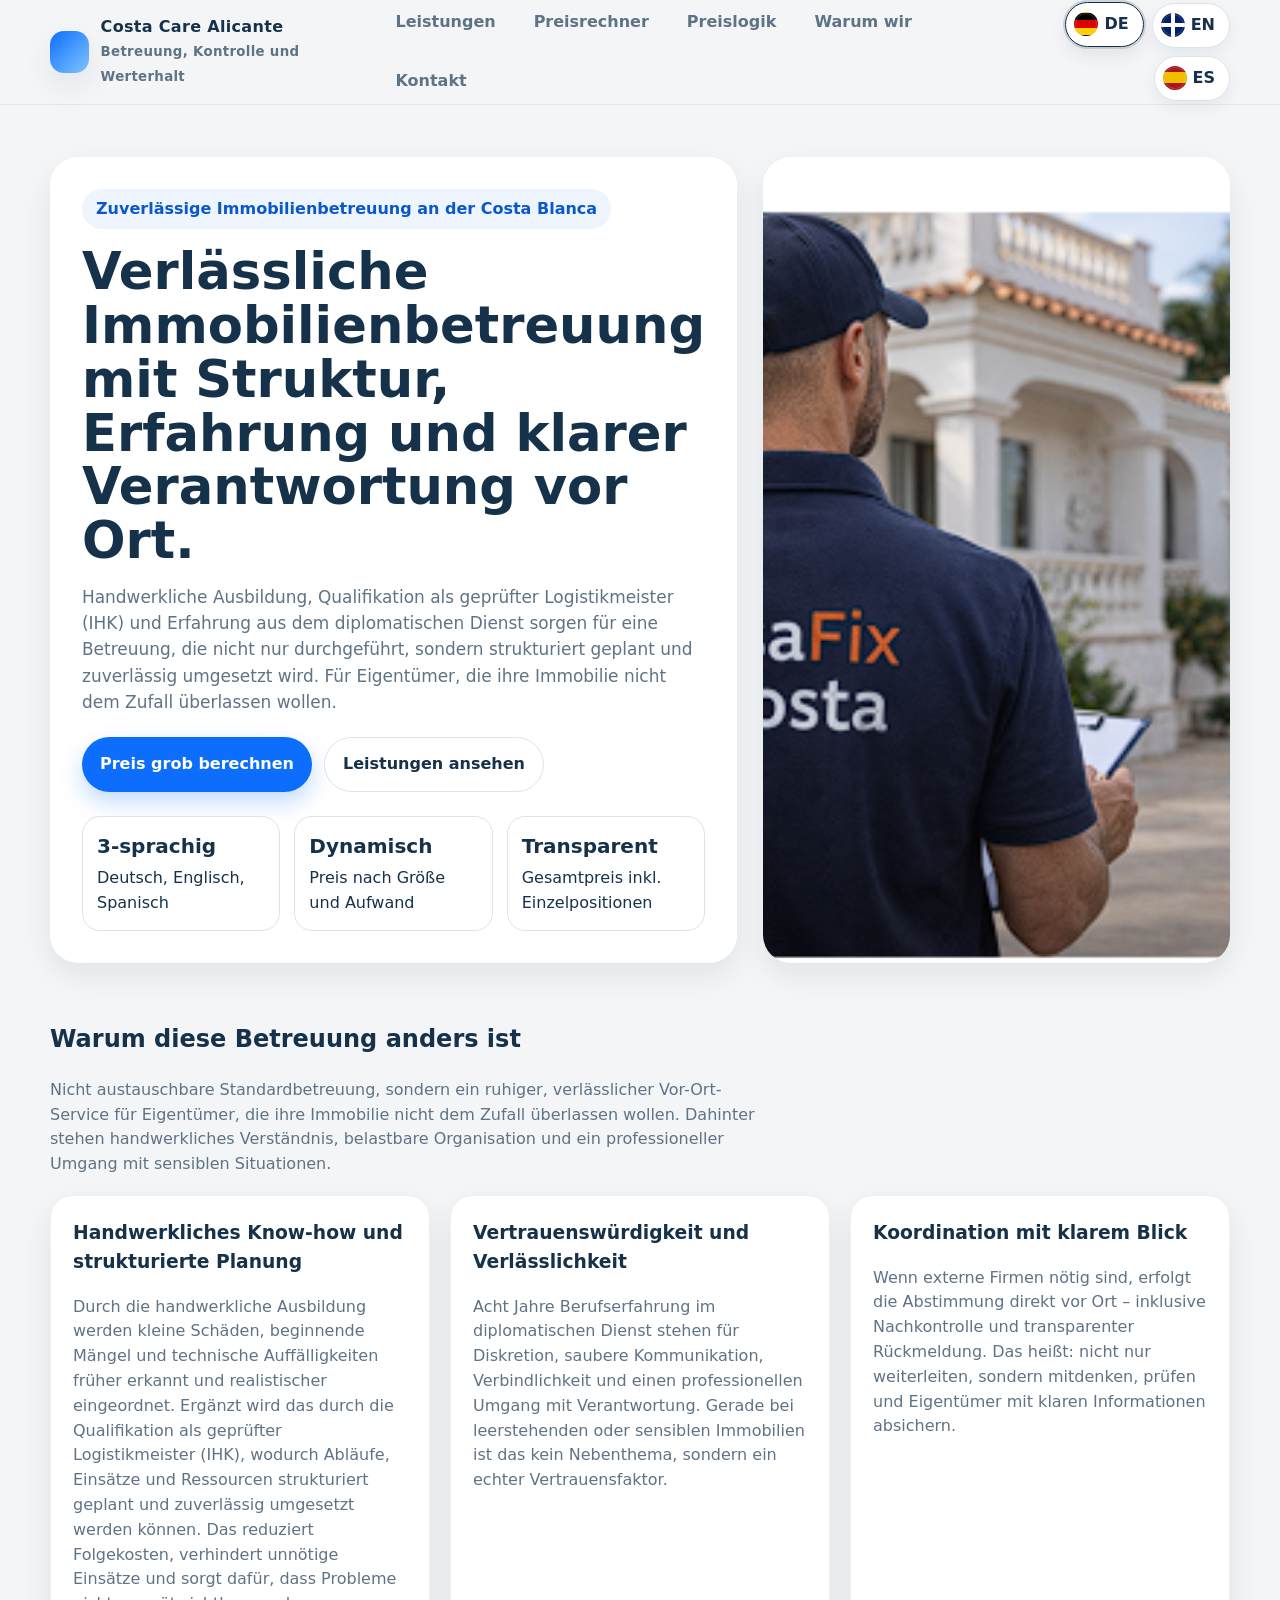
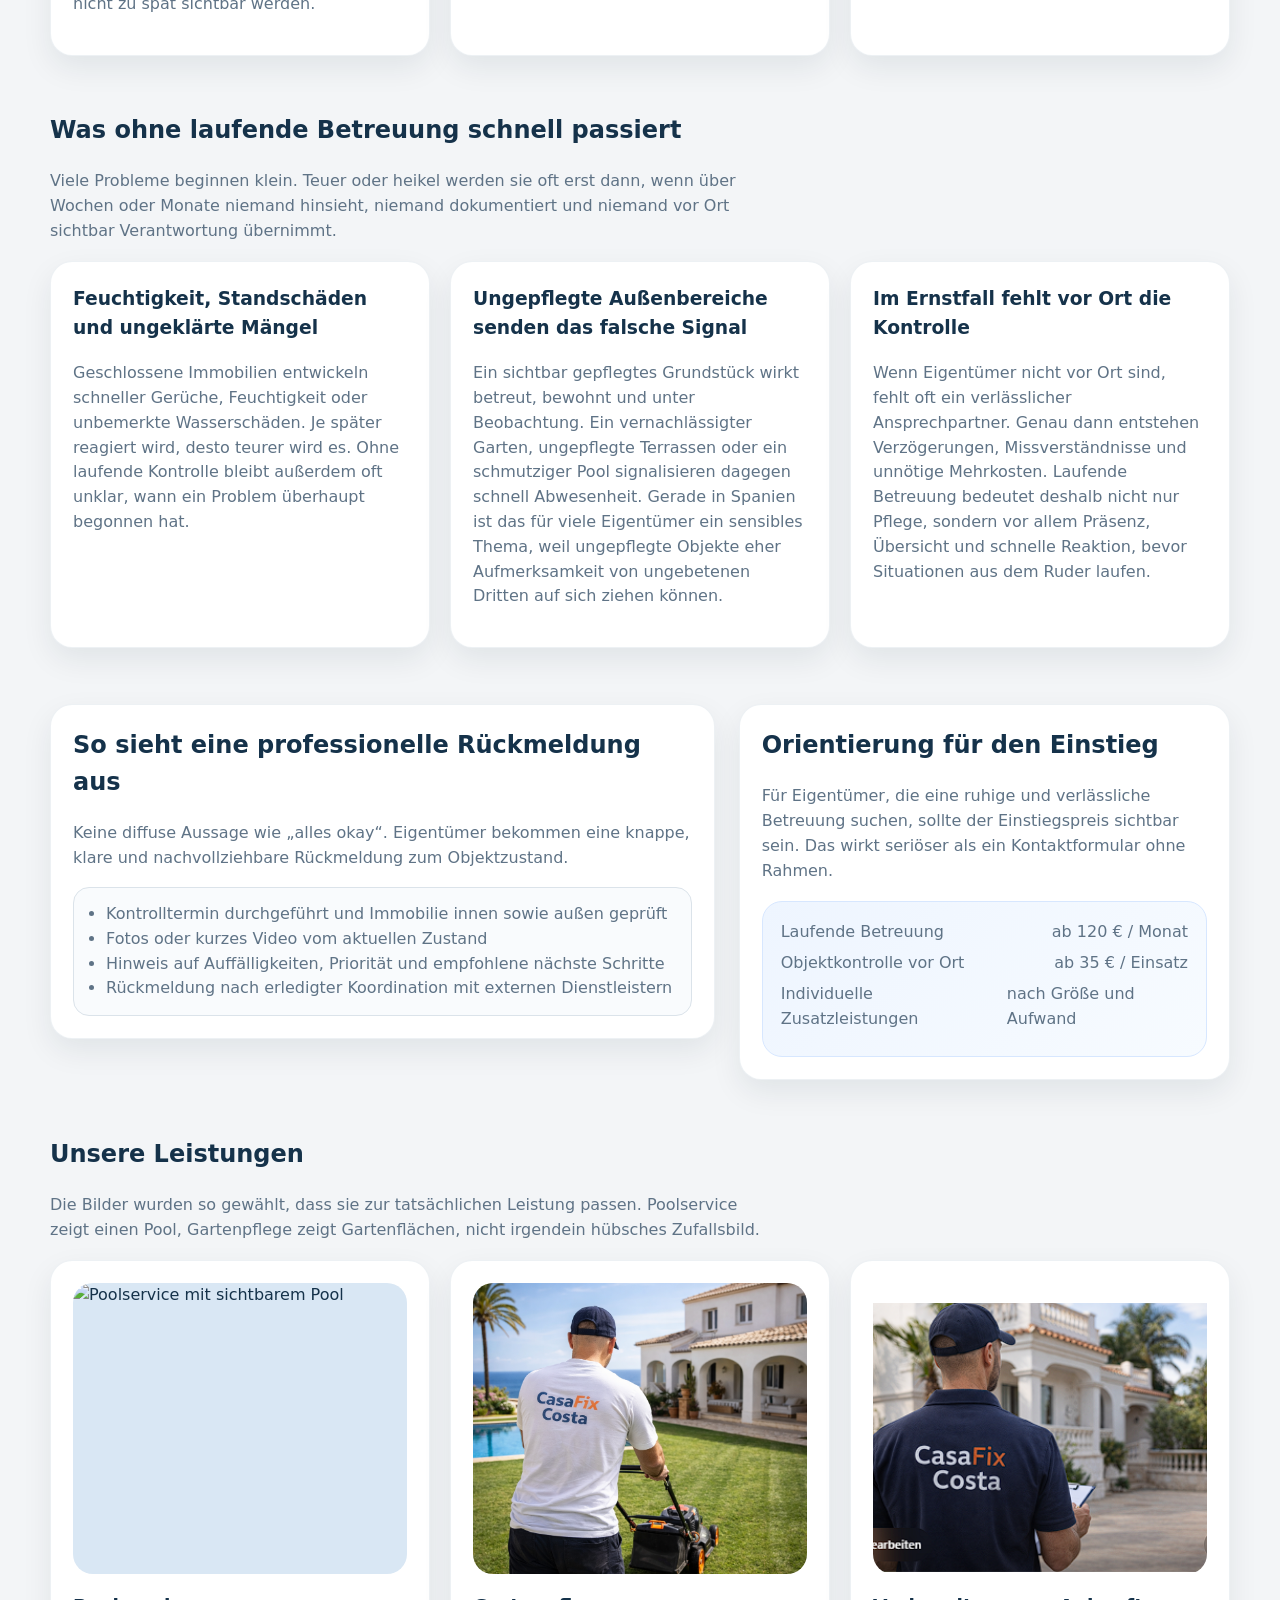
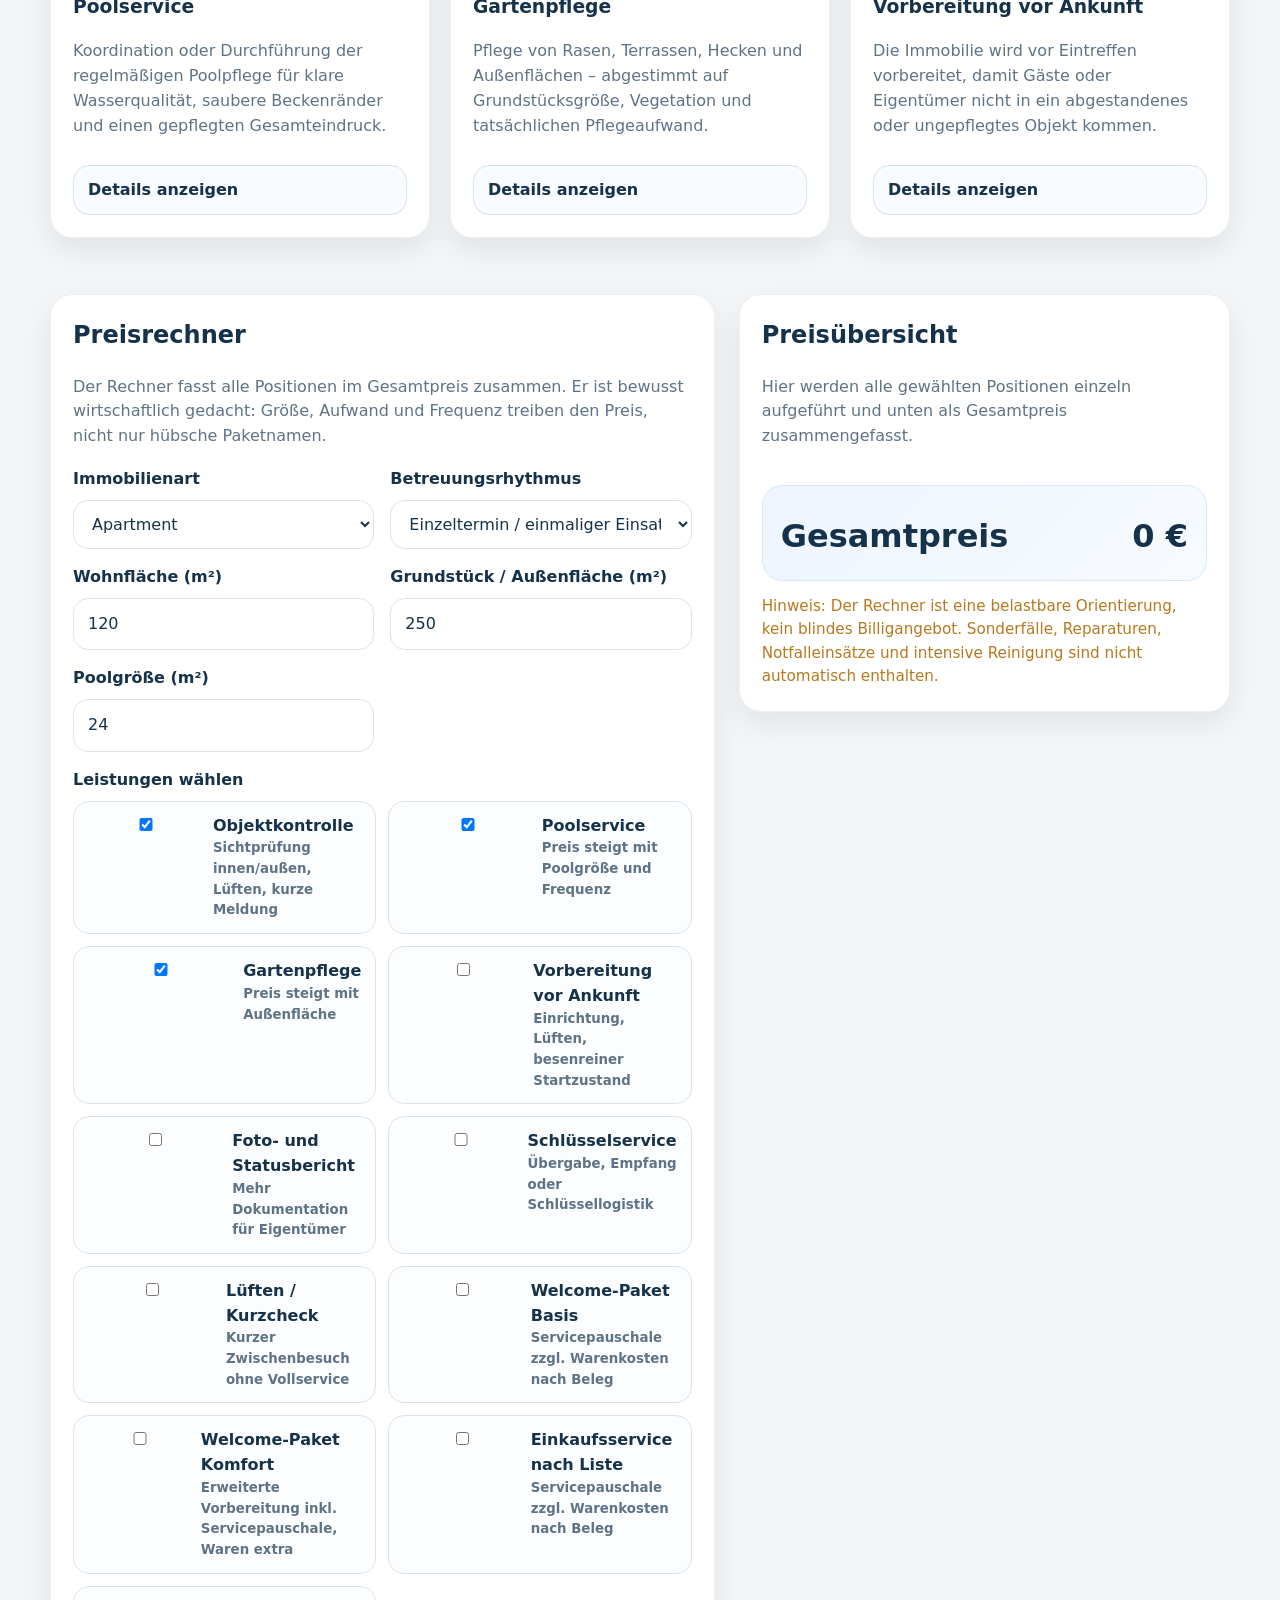
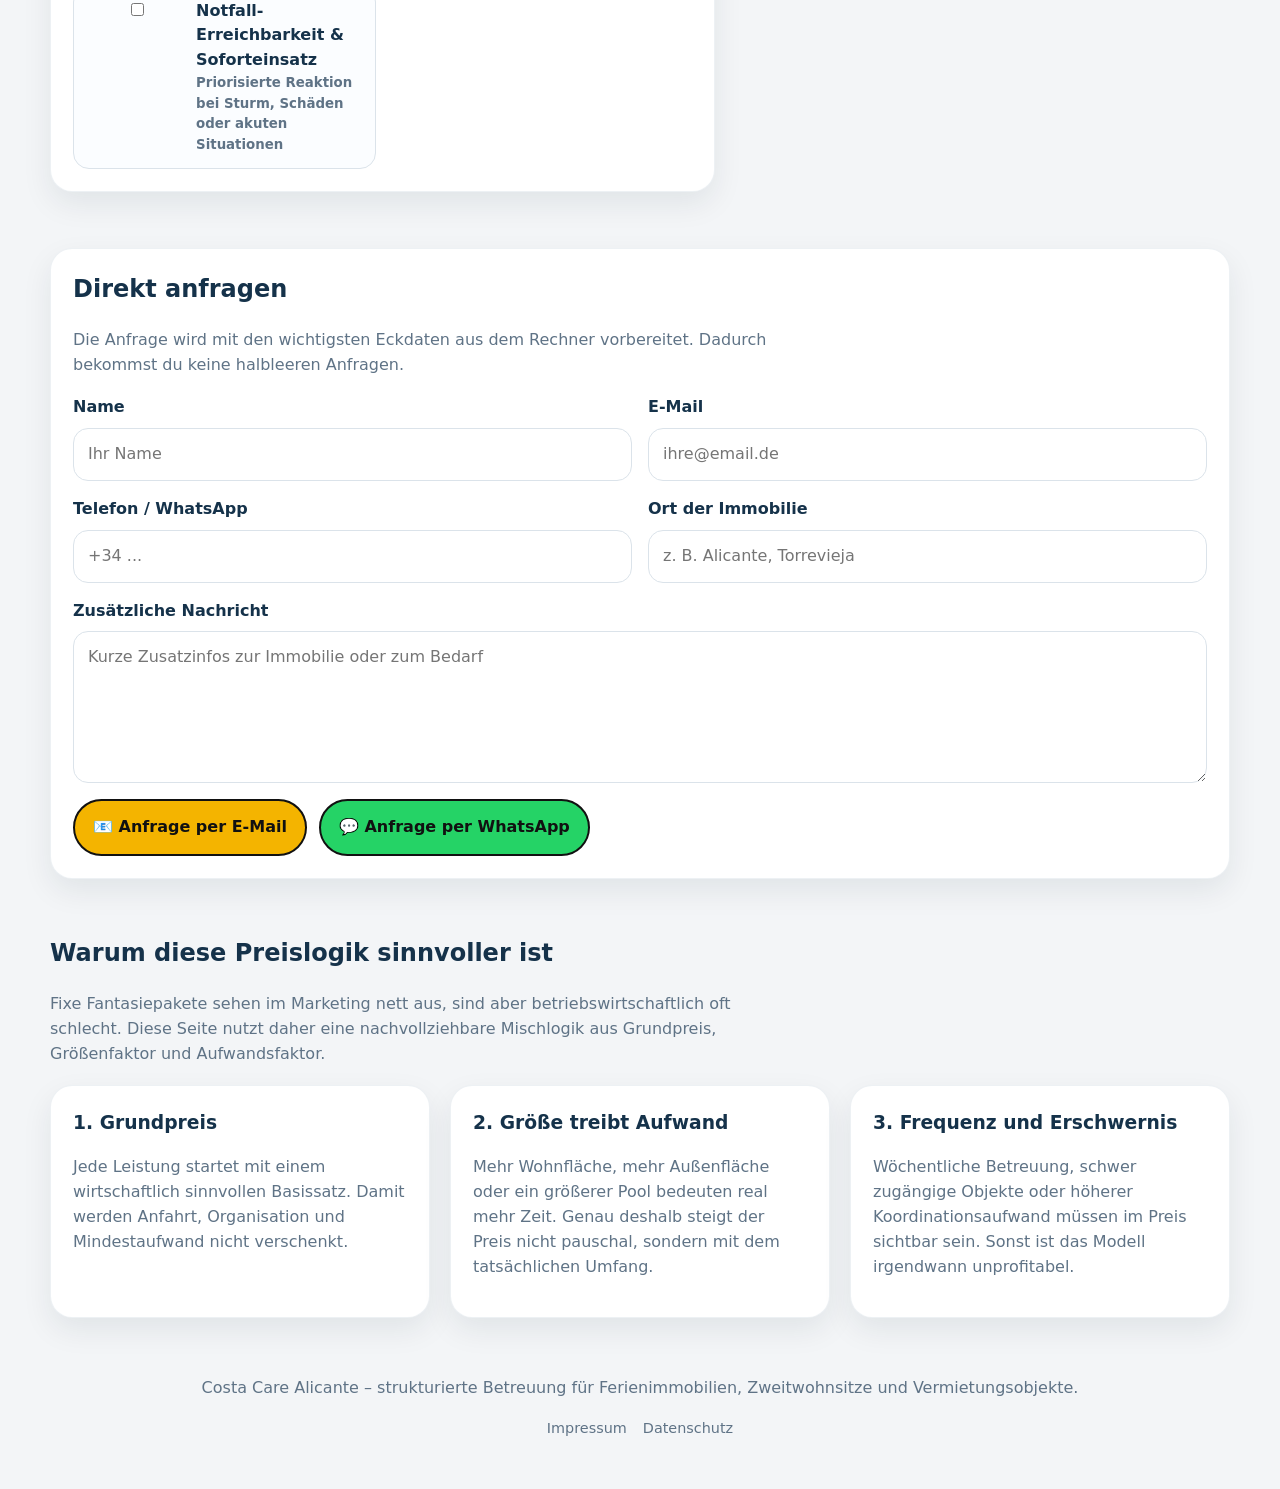
==== index.html @ 89a3fa5e "Update index.html" ====
<!DOCTYPE html>
<html lang="de">
<head>
  <meta charset="UTF-8" />
  <meta name="viewport" content="width=device-width, initial-scale=1.0" />
  <title>Immobilienbetreuung Alicante</title>
  <link rel="stylesheet" href="styles.css" />
</head>
<body>
  <header class="topbar">
    <div class="container nav">
      <div class="brand">
        <div class="brand-badge"></div>
        <div>
          <div data-i18n="brand">Costa Care Alicante</div>
          <small class="brand-sub" data-i18n="brandSub">Betreuung, Kontrolle und Werterhalt</small>
        </div>
      </div>

      <nav class="nav-links">
        <a href="#services" data-i18n="navServices">Leistungen</a>
        <a href="#calculator" data-i18n="navCalc">Preisrechner</a>
        <a href="#pricing" data-i18n="navPricing">Preislogik</a>
        <a href="#about" data-i18n="navWhy">Warum wir</a>
        <a href="#contact" data-i18n="navContact">Kontakt</a>
      </nav>

      <div class="lang-switch">
        <button class="lang-btn active" data-lang="de">DE</button>
        <button class="lang-btn" data-lang="en">EN</button>
        <button class="lang-btn" data-lang="es">ES</button>
      </div>
    </div>
  </header>

  <main>
    <section class="hero">
      <div class="container hero-wrap">
        <div class="hero-copy">
          <div class="eyebrow" data-i18n="eyebrow">Zuverlässige Immobilienbetreuung an der Costa Blanca</div>
          <h1 data-i18n="heroTitle">Verlässliche Immobilienbetreuung mit Struktur, Erfahrung und klarer Verantwortung vor Ort.</h1>
          <p class="lead" data-i18n="heroText">
            Handwerkliche Ausbildung, Qualifikation als geprüfter Logistikmeister (IHK) und Erfahrung aus dem diplomatischen Dienst sorgen für eine Betreuung, die nicht nur durchgeführt, sondern strukturiert geplant und zuverlässig umgesetzt wird. Für Eigentümer, die ihre Immobilie nicht dem Zufall überlassen wollen.
          </p>

          <div class="hero-actions">
            <a class="btn btn-primary" href="#calculator" data-i18n="heroBtnPrimary">Preis grob berechnen</a>
            <a class="btn btn-secondary" href="#services" data-i18n="heroBtnSecondary">Leistungen ansehen</a>
          </div>

          <div class="hero-stats">
            <div class="stat">
              <strong data-i18n="stat1Value">3-sprachig</strong>
              <span data-i18n="stat1Label">Deutsch, Englisch, Spanisch</span>
            </div>
            <div class="stat">
              <strong data-i18n="stat2Value">Dynamisch</strong>
              <span data-i18n="stat2Label">Preis nach Größe und Aufwand</span>
            </div>
            <div class="stat">
              <strong data-i18n="stat3Value">Transparent</strong>
              <span data-i18n="stat3Label">Gesamtpreis inkl. Einzelpositionen</span>
            </div>
          </div>
        </div>

        <div class="hero-panel">
          <img
            src="hero.jpg"
            alt="Alicante Küste und gepflegte Ferienimmobilie"
            onerror="this.onerror=null;this.src='https://images.unsplash.com/photo-1507525428034-b723cf961d3e?auto=format&fit=crop&w=1400&q=80';"
          />
        </div>
      </div>
    </section>

    <section id="about">
      <div class="container">
        <div class="section-head">
          <div>
            <h2 data-i18n="aboutTitle">Warum diese Betreuung anders ist</h2>
            <p data-i18n="aboutText">
              Nicht austauschbare Standardbetreuung, sondern ein ruhiger, verlässlicher Vor-Ort-Service für Eigentümer, die ihre Immobilie nicht dem Zufall überlassen wollen. Dahinter stehen handwerkliches Verständnis, belastbare Organisation und ein professioneller Umgang mit sensiblen Situationen.
            </p>
          </div>
        </div>

        <div class="pricing-grid">
          <div class="pricing-box">
            <h3 data-i18n="aboutBox1Title">Handwerkliches Know-how und strukturierte Planung</h3>
            <p data-i18n="aboutBox1Text">
              Durch die handwerkliche Ausbildung werden kleine Schäden, beginnende Mängel und technische Auffälligkeiten früher erkannt und realistischer eingeordnet. Ergänzt wird das durch die Qualifikation als geprüfter Logistikmeister (IHK), wodurch Abläufe, Einsätze und Ressourcen strukturiert geplant und zuverlässig umgesetzt werden können. Das reduziert Folgekosten, verhindert unnötige Einsätze und sorgt dafür, dass Probleme nicht zu spät sichtbar werden.
            </p>
          </div>
          <div class="pricing-box">
            <h3 data-i18n="aboutBox2Title">Vertrauenswürdigkeit und Verlässlichkeit</h3>
            <p data-i18n="aboutBox2Text">
              Acht Jahre Berufserfahrung im diplomatischen Dienst stehen für Diskretion, saubere Kommunikation, Verbindlichkeit und einen professionellen Umgang mit Verantwortung. Gerade bei leerstehenden oder sensiblen Immobilien ist das kein Nebenthema, sondern ein echter Vertrauensfaktor.
            </p>
          </div>
          <div class="pricing-box">
            <h3 data-i18n="aboutBox3Title">Koordination mit klarem Blick</h3>
            <p data-i18n="aboutBox3Text">
              Wenn externe Firmen nötig sind, erfolgt die Abstimmung direkt vor Ort – inklusive Nachkontrolle und transparenter Rückmeldung. Das heißt: nicht nur weiterleiten, sondern mitdenken, prüfen und Eigentümer mit klaren Informationen absichern.
            </p>
          </div>
        </div>
      </div>
    </section>

    <section id="risks">
      <div class="container">
        <div class="section-head">
          <div>
            <h2 data-i18n="riskTitle">Was ohne laufende Betreuung schnell passiert</h2>
            <p data-i18n="riskText">
              Viele Probleme beginnen klein. Teuer oder heikel werden sie oft erst dann, wenn über Wochen oder Monate niemand hinsieht, niemand dokumentiert und niemand vor Ort sichtbar Verantwortung übernimmt.
            </p>
          </div>
        </div>

        <div class="pricing-grid">
          <div class="pricing-box">
            <h3 data-i18n="riskBox1Title">Feuchtigkeit, Standschäden und ungeklärte Mängel</h3>
            <p data-i18n="riskBox1Text">
              Geschlossene Immobilien entwickeln schneller Gerüche, Feuchtigkeit oder unbemerkte Wasserschäden. Je später reagiert wird, desto teurer wird es. Ohne laufende Kontrolle bleibt außerdem oft unklar, wann ein Problem überhaupt begonnen hat.
            </p>
          </div>
          <div class="pricing-box">
            <h3 data-i18n="riskBox2Title">Ungepflegte Außenbereiche senden das falsche Signal</h3>
            <p data-i18n="riskBox2Text">
              Ein sichtbar gepflegtes Grundstück wirkt betreut, bewohnt und unter Beobachtung. Ein vernachlässigter Garten, ungepflegte Terrassen oder ein schmutziger Pool signalisieren dagegen schnell Abwesenheit. Gerade in Spanien ist das für viele Eigentümer ein sensibles Thema, weil ungepflegte Objekte eher Aufmerksamkeit von ungebetenen Dritten auf sich ziehen können.
            </p>
          </div>
          <div class="pricing-box">
            <h3 data-i18n="riskBox3Title">Im Ernstfall fehlt vor Ort die Kontrolle</h3>
            <p data-i18n="riskBox3Text">
              Wenn Eigentümer nicht vor Ort sind, fehlt oft ein verlässlicher Ansprechpartner. Genau dann entstehen Verzögerungen, Missverständnisse und unnötige Mehrkosten. Laufende Betreuung bedeutet deshalb nicht nur Pflege, sondern vor allem Präsenz, Übersicht und schnelle Reaktion, bevor Situationen aus dem Ruder laufen.
            </p>
          </div>
        </div>
      </div>
    </section>

    <section id="trust">
      <div class="container calculator-wrap">
        <div class="card">
          <h2 data-i18n="trustTitle">So sieht eine professionelle Rückmeldung aus</h2>
          <p class="muted" data-i18n="trustText">
            Keine diffuse Aussage wie „alles okay“. Eigentümer bekommen eine knappe, klare und nachvollziehbare Rückmeldung zum Objektzustand.
          </p>
          <div class="details open force-open">
            <ul>
              <li data-i18n="trustBullet1">Kontrolltermin durchgeführt und Immobilie innen sowie außen geprüft</li>
              <li data-i18n="trustBullet2">Fotos oder kurzes Video vom aktuellen Zustand</li>
              <li data-i18n="trustBullet3">Hinweis auf Auffälligkeiten, Priorität und empfohlene nächste Schritte</li>
              <li data-i18n="trustBullet4">Rückmeldung nach erledigter Koordination mit externen Dienstleistern</li>
            </ul>
          </div>
        </div>

        <div class="card">
          <h2 data-i18n="entryPriceTitle">Orientierung für den Einstieg</h2>
          <p class="muted" data-i18n="entryPriceText">
            Für Eigentümer, die eine ruhige und verlässliche Betreuung suchen, sollte der Einstiegspreis sichtbar sein. Das wirkt seriöser als ein Kontaktformular ohne Rahmen.
          </p>
          <div class="total-box">
            <div class="mini">
              <span data-i18n="entryPriceLabel1">Laufende Betreuung</span>
              <span data-i18n="entryPriceValue1">ab 120 € / Monat</span>
            </div>
            <div class="mini">
              <span data-i18n="entryPriceLabel2">Objektkontrolle vor Ort</span>
              <span data-i18n="entryPriceValue2">ab 35 € / Einsatz</span>
            </div>
            <div class="mini">
              <span data-i18n="entryPriceLabel3">Individuelle Zusatzleistungen</span>
              <span data-i18n="entryPriceValue3">nach Größe und Aufwand</span>
            </div>
          </div>
        </div>
      </div>
    </section>

    <section id="services">
      <div class="container">
        <div class="section-head">
          <div>
            <h2 data-i18n="servicesTitle">Unsere Leistungen</h2>
            <p data-i18n="servicesText">
              Die Bilder wurden so gewählt, dass sie zur tatsächlichen Leistung passen. Poolservice zeigt einen Pool, Gartenpflege zeigt Gartenflächen, nicht irgendein hübsches Zufallsbild.
            </p>
          </div>
        </div>

        <div class="services-grid">
          <article class="service-card">
            <img class="thumb" src="Pool.jpg" alt="Poolservice mit sichtbarem Pool" onerror="this.onerror=null;this.src='https://images.unsplash.com/photo-1575429198097-0414ec08e8cd?auto=format&fit=crop&w=1200&q=80';" />
            <h3 data-i18n="poolTitle">Poolservice</h3>
            <p data-i18n="poolText">Koordination oder Durchführung der regelmäßigen Poolpflege für klare Wasserqualität, saubere Beckenränder und einen gepflegten Gesamteindruck.</p>
            <button class="detail-toggle" data-target="pool-details" data-i18n="detailsBtnOpen">Details anzeigen</button>
            <div class="details" id="pool-details">
              <ul>
                <li data-i18n="poolDetail1">Sichtkontrolle des Wasserspiegels und der Wasserqualität</li>
                <li data-i18n="poolDetail2">Prüfung von Skimmer, Pumpe und Filterlaufzeit</li>
                <li data-i18n="poolDetail3">Entfernung grober Verschmutzungen an Oberfläche und Rand</li>
                <li data-i18n="poolDetail4">Koordination externer Pooltechnik bei Störungen</li>
              </ul>
            </div>
          </article>

          <article class="service-card">
            <img class="thumb" src="work.jpg" alt="Gartenpflege mit Rasen und Außenflächen" onerror="this.onerror=null;this.src='https://images.unsplash.com/photo-1500382017468-9049fed747ef?auto=format&fit=crop&w=1200&q=80';" />
            <h3 data-i18n="gardenTitle">Gartenpflege</h3>
            <p data-i18n="gardenText">Pflege von Rasen, Terrassen, Hecken und Außenflächen – abgestimmt auf Grundstücksgröße, Vegetation und tatsächlichen Pflegeaufwand.</p>
            <button class="detail-toggle" data-target="garden-details" data-i18n="detailsBtnOpen">Details anzeigen</button>
            <div class="details" id="garden-details">
              <ul>
                <li data-i18n="gardenDetail1">Rasen mähen und einfache Nachpflege</li>
                <li data-i18n="gardenDetail2">Laub, trockene Pflanzenteile und leichte Verschmutzungen entfernen</li>
                <li data-i18n="gardenDetail3">Terrassen und Zugänge besenrein halten</li>
                <li data-i18n="gardenDetail4">Hinweis auf erhöhten Aufwand bei großem Grundstück oder starker Bepflanzung</li>
              </ul>
            </div>
          </article>

          <article class="service-card">
            <img class="thumb" src="hero.jpg" alt="Vorbereitung vor Ankunft in einer Ferienimmobilie" onerror="this.onerror=null;this.src='https://images.unsplash.com/photo-1560185007-cde436f6a4d0?auto=format&fit=crop&w=1200&q=80';" />
            <h3 data-i18n="arrivalTitle">Vorbereitung vor Ankunft</h3>
            <p data-i18n="arrivalText">Die Immobilie wird vor Eintreffen vorbereitet, damit Gäste oder Eigentümer nicht in ein abgestandenes oder ungepflegtes Objekt kommen.</p>
            <button class="detail-toggle" data-target="arrival-details" data-i18n="detailsBtnOpen">Details anzeigen</button>
            <div class="details" id="arrival-details">
              <ul>
                <li data-i18n="arrivalDetail1">Lüften und kurze Sichtkontrolle der Räume</li>
                <li data-i18n="arrivalDetail2">Besenreiner Grundzustand bei leichter Verschmutzung</li>
                <li data-i18n="arrivalDetail3">Terrasse prüfen, grob säubern und Möbel stellen</li>
                <li data-i18n="arrivalDetail4">Kleine vorbereitende Handgriffe für einen gepflegten ersten Eindruck</li>
              </ul>
            </div>
          </article>
        </div>
      </div>
    </section>

    <section id="calculator">
      <div class="container calculator-wrap">
        <div class="card">
          <div class="section-head">
            <div>
              <h2 data-i18n="calcTitle">Preisrechner</h2>
              <p data-i18n="calcText">
                Der Rechner fasst alle Positionen im Gesamtpreis zusammen. Er ist bewusst wirtschaftlich gedacht: Größe, Aufwand und Frequenz treiben den Preis, nicht nur hübsche Paketnamen.
              </p>
            </div>
          </div>

          <div class="form-grid">
            <div class="field">
              <label for="propertyType" data-i18n="fieldPropertyType">Immobilienart</label>
              <select id="propertyType">
                <option value="apartment">Apartment</option>
                <option value="house">Haus / Villa</option>
              </select>
            </div>

            <div class="field">
              <label for="serviceFrequency" data-i18n="fieldFrequency">Betreuungsrhythmus</label>
              <select id="serviceFrequency">
                <option value="oneTime">Einzeltermin / einmaliger Einsatz</option>
                <option value="monthly">Regelmäßige Betreuung: 1 Besuch pro Monat</option>
                <option value="weekly">Regelmäßige Betreuung: 1 Besuch pro Woche</option>
              </select>
            </div>

            <div class="field">
              <label for="livingSize" data-i18n="fieldLivingSize">Wohnfläche (m²)</label>
              <input id="livingSize" type="number" min="20" step="1" value="120" />
            </div>

            <div class="field">
              <label for="plotSize" data-i18n="fieldPlotSize">Grundstück / Außenfläche (m²)</label>
              <input id="plotSize" type="number" min="0" step="1" value="250" />
            </div>

            <div class="field">
              <label for="poolSize" data-i18n="fieldPoolSize">Poolgröße (m²)</label>
              <input id="poolSize" type="number" min="0" step="1" value="24" />
            </div>

            <div class="field full">
              <label data-i18n="fieldServices">Leistungen wählen</label>
              <div class="checks">
                <label class="check">
                  <input type="checkbox" id="checkInspection" checked />
                  <span>
                    <strong data-i18n="serviceInspection">Objektkontrolle</strong>
                    <small data-i18n="serviceInspectionSub">Sichtprüfung innen/außen, Lüften, kurze Meldung</small>
                  </span>
                </label>

                <label class="check">
                  <input type="checkbox" id="checkPool" checked />
                  <span>
                    <strong data-i18n="servicePool">Poolservice</strong>
                    <small data-i18n="servicePoolSub">Preis steigt mit Poolgröße und Frequenz</small>
                  </span>
                </label>

                <label class="check">
                  <input type="checkbox" id="checkGarden" checked />
                  <span>
                    <strong data-i18n="serviceGarden">Gartenpflege</strong>
                    <small data-i18n="serviceGardenSub">Preis steigt mit Außenfläche</small>
                  </span>
                </label>

                <label class="check">
                  <input type="checkbox" id="checkArrival" />
                  <span>
                    <strong data-i18n="serviceArrival">Vorbereitung vor Ankunft</strong>
                    <small data-i18n="serviceArrivalSub">Einrichtung, Lüften, besenreiner Startzustand</small>
                  </span>
                </label>

                <label class="check">
                  <input type="checkbox" id="checkReport" />
                  <span>
                    <strong data-i18n="extraReport">Foto- und Statusbericht</strong>
                    <small data-i18n="extraReportSub">Mehr Dokumentation für Eigentümer</small>
                  </span>
                </label>

                <label class="check">
                  <input type="checkbox" id="checkKeys" />
                  <span>
                    <strong data-i18n="extraKeys">Schlüsselservice</strong>
                    <small data-i18n="extraKeysSub">Übergabe, Empfang oder Schlüssellogistik</small>
                  </span>
                </label>

                <label class="check">
                  <input type="checkbox" id="checkVentilation" />
                  <span>
                    <strong data-i18n="extraVentilation">Lüften / Kurzcheck</strong>
                    <small data-i18n="extraVentilationSub">Kurzer Zwischenbesuch ohne Vollservice</small>
                  </span>
                </label>

                <label class="check">
                  <input type="checkbox" id="checkWelcomeBasic" />
                  <span>
                    <strong data-i18n="extraWelcomeBasic">Welcome-Paket Basis</strong>
                    <small data-i18n="extraWelcomeBasicSub">Servicepauschale zzgl. Warenkosten nach Beleg</small>
                  </span>
                </label>

                <label class="check">
                  <input type="checkbox" id="checkWelcomeComfort" />
                  <span>
                    <strong data-i18n="extraWelcomeComfort">Welcome-Paket Komfort</strong>
                    <small data-i18n="extraWelcomeComfortSub">Erweiterte Vorbereitung inkl. Servicepauschale, Waren extra</small>
                  </span>
                </label>

                <label class="check">
                  <input type="checkbox" id="checkShopping" />
                  <span>
                    <strong data-i18n="extraShopping">Einkaufsservice nach Liste</strong>
                    <small data-i18n="extraShoppingSub">Servicepauschale zzgl. Warenkosten nach Beleg</small>
                  </span>
                </label>

                <label class="check">
                  <input type="checkbox" id="checkEmergency" />
                  <span>
                    <strong data-i18n="extraEmergency">Notfall-Erreichbarkeit & Soforteinsatz</strong>
                    <small data-i18n="extraEmergencySub">Priorisierte Reaktion bei Sturm, Schäden oder akuten Situationen</small>
                  </span>
                </label>
              </div>
            </div>
          </div>
        </div>

        <div class="card">
          <h2 data-i18n="summaryTitle">Preisübersicht</h2>
          <p class="muted" data-i18n="summaryText">
            Hier werden alle gewählten Positionen einzeln aufgeführt und unten als Gesamtpreis zusammengefasst.
          </p>

          <div id="summaryList" class="summary-list"></div>

          <div class="total-box">
            <div class="grand-total">
              <span data-i18n="grandTotalLabel">Gesamtpreis</span>
              <span id="grandTotal">0 €</span>
            </div>
          </div>

          <div class="note" data-i18n="pricingNote">
            Hinweis: Der Rechner ist eine belastbare Orientierung, kein blindes Billigangebot. Sonderfälle, Reparaturen, Notfalleinsätze und intensive Reinigung sind nicht automatisch enthalten.
          </div>
        </div>
      </div>
    </section>

    <section id="contact">
      <div class="container">
        <div class="card">
          <div class="section-head">
            <div>
              <h2 data-i18n="contactTitle">Direkt anfragen</h2>
              <p data-i18n="contactText">
                Die Anfrage wird mit den wichtigsten Eckdaten aus dem Rechner vorbereitet. Dadurch bekommst du keine halbleeren Anfragen.
              </p>
            </div>
          </div>

          <div class="form-grid">
            <div class="field">
              <label for="contactName" data-i18n="contactNameLabel">Name</label>
              <input id="contactName" type="text" placeholder="Ihr Name" />
            </div>

            <div class="field">
              <label for="contactEmail" data-i18n="contactEmailLabel">E-Mail</label>
              <input id="contactEmail" type="email" placeholder="ihre@email.de" />
            </div>

            <div class="field">
              <label for="contactPhone" data-i18n="contactPhoneLabel">Telefon / WhatsApp</label>
              <input id="contactPhone" type="text" placeholder="+34 ..." />
            </div>

            <div class="field">
              <label for="contactLocation" data-i18n="contactLocationLabel">Ort der Immobilie</label>
              <input id="contactLocation" type="text" placeholder="z. B. Alicante, Torrevieja" />
            </div>

            <div class="field full">
              <label for="contactMessage" data-i18n="contactMessageLabel">Zusätzliche Nachricht</label>
              <textarea id="contactMessage" rows="5" placeholder="Kurze Zusatzinfos zur Immobilie oder zum Bedarf"></textarea>
            </div>
          </div>

          <div class="contact-actions">
            <a id="emailButton" class="btn btn-email" href="#">📧 Anfrage per E-Mail</a>
            <a id="whatsappButton" class="btn btn-whatsapp" href="#" target="_blank" rel="noopener noreferrer">💬 Anfrage per WhatsApp</a>
          </div>
        </div>
      </div>
    </section>

    <section id="pricing">
      <div class="container">
        <div class="section-head">
          <div>
            <h2 data-i18n="logicTitle">Warum diese Preislogik sinnvoller ist</h2>
            <p data-i18n="logicText">
              Fixe Fantasiepakete sehen im Marketing nett aus, sind aber betriebswirtschaftlich oft schlecht. Diese Seite nutzt daher eine nachvollziehbare Mischlogik aus Grundpreis, Größenfaktor und Aufwandsfaktor.
            </p>
          </div>
        </div>

        <div class="pricing-grid">
          <div class="pricing-box">
            <h3 data-i18n="logicBox1Title">1. Grundpreis</h3>
            <p data-i18n="logicBox1Text">Jede Leistung startet mit einem wirtschaftlich sinnvollen Basissatz. Damit werden Anfahrt, Organisation und Mindestaufwand nicht verschenkt.</p>
          </div>
          <div class="pricing-box">
            <h3 data-i18n="logicBox2Title">2. Größe treibt Aufwand</h3>
            <p data-i18n="logicBox2Text">Mehr Wohnfläche, mehr Außenfläche oder ein größerer Pool bedeuten real mehr Zeit. Genau deshalb steigt der Preis nicht pauschal, sondern mit dem tatsächlichen Umfang.</p>
          </div>
          <div class="pricing-box">
            <h3 data-i18n="logicBox3Title">3. Frequenz und Erschwernis</h3>
            <p data-i18n="logicBox3Text">Wöchentliche Betreuung, schwer zugängige Objekte oder höherer Koordinationsaufwand müssen im Preis sichtbar sein. Sonst ist das Modell irgendwann unprofitabel.</p>
          </div>
        </div>
      </div>
    </section>
  </main>

  <footer class="footer">
    <div class="container">
      <p data-i18n="footerText">Costa Care Alicante – strukturierte Betreuung für Ferienimmobilien, Zweitwohnsitze und Vermietungsobjekte.</p>
      <div class="footer-links">
        <a href="impressum.html">Impressum</a>
        <a href="datenschutz.html">Datenschutz</a>
      </div>
    </div>
  </footer>

  <script src="script.js"></script>
</body>
</html>
---- styles.css ----
:root {
  --bg: #f3f5f7;
  --card: #ffffff;
  --text: #15324a;
  --muted: #5f7386;
  --line: #dbe3ea;
  --accent: #0d6efd;
  --accent-dark: #0a58ca;
  --soft: #eef5ff;
  --warning: #b7791f;
  --shadow: 0 12px 30px rgba(16, 35, 52, 0.08);
  --radius: 22px;
  --container: 1180px;
}

* { box-sizing: border-box; }
html { scroll-behavior: smooth; }

body {
  margin: 0;
  font-family: Inter, system-ui, -apple-system, BlinkMacSystemFont, "Segoe UI", sans-serif;
  background: var(--bg);
  color: var(--text);
  line-height: 1.55;
}

img { max-width: 100%; display: block; }
a { color: inherit; text-decoration: none; }
button, input, select, textarea { font: inherit; }

.container {
  width: min(100% - 32px, var(--container));
  margin: 0 auto;
}

.topbar {
  position: sticky;
  top: 0;
  z-index: 100;
  backdrop-filter: blur(10px);
  background: rgba(243, 245, 247, 0.88);
  border-bottom: 1px solid rgba(219, 227, 234, 0.8);
}

.nav {
  display: flex;
  align-items: center;
  justify-content: space-between;
  gap: 18px;
  min-height: 78px;
}

.brand {
  display: flex;
  align-items: center;
  gap: 12px;
  font-weight: 800;
  letter-spacing: 0.02em;
}

.brand-badge {
  width: 42px;
  height: 42px;
  border-radius: 14px;
  background: linear-gradient(135deg, #0d6efd, #7fc4ff);
  box-shadow: var(--shadow);
}

.brand-sub { color: var(--muted); }

.nav-links {
  display: flex;
  align-items: center;
  gap: 14px;
  flex-wrap: wrap;
}

.nav-links a {
  color: var(--muted);
  font-weight: 600;
  padding: 10px 12px;
  border-radius: 12px;
}

.nav-links a:hover {
  background: #fff;
  color: var(--text);
}

.lang-switch {
  display: flex;
  gap: 8px;
  flex-wrap: wrap;
  justify-content: flex-end;
}

.lang-btn {
  position: relative;
  border: 1px solid var(--line);
  padding: 9px 14px 9px 38px;
  border-radius: 999px;
  font-weight: 800;
  cursor: pointer;
  transition: 0.2s ease;
  min-width: 74px;
  background: #fff;
  color: var(--text);
  box-shadow: 0 6px 16px rgba(16, 35, 52, 0.06);
}

.lang-btn::before {
  content: "";
  position: absolute;
  left: 8px;
  top: 50%;
  transform: translateY(-50%);
  width: 22px;
  height: 22px;
  border-radius: 50%;
  border: 1px solid rgba(0,0,0,0.08);
  overflow: hidden;
  box-shadow: inset 0 0 0 1px rgba(255,255,255,0.15);
}

.lang-btn[data-lang="de"]::before {
  background: linear-gradient(to bottom, #000 0 33.33%, #dd0000 33.33% 66.66%, #ffce00 66.66% 100%);
}

.lang-btn[data-lang="en"]::before {
  background:
    linear-gradient(90deg, transparent 41%, #fff 41% 59%, transparent 59%),
    linear-gradient(transparent 41%, #fff 41% 59%, transparent 59%),
    linear-gradient(90deg, transparent 46%, #cf142b 46% 54%, transparent 54%),
    linear-gradient(transparent 46%, #cf142b 46% 54%, transparent 54%),
    #012169;
}

.lang-btn[data-lang="es"]::before {
  background: linear-gradient(to bottom, #aa151b 0 25%, #f1bf00 25% 75%, #aa151b 75% 100%);
}

.lang-btn.active {
  border-color: var(--text);
  box-shadow: 0 0 0 2px rgba(21,50,74,0.16), 0 8px 18px rgba(16, 35, 52, 0.08);
  transform: translateY(-1px);
}

.lang-btn:hover {
  transform: translateY(-1px);
  background: #fbfdff;
}

.hero { padding: 52px 0 30px; }

.hero-wrap {
  display: grid;
  grid-template-columns: 1.2fr 1fr;
  gap: 26px;
  align-items: stretch;
}

.hero-copy,
.hero-panel {
  background: var(--card);
  border-radius: 28px;
  padding: 32px;
  box-shadow: var(--shadow);
}

.hero-panel {
  padding: 0;
  overflow: hidden;
  min-height: 420px;
}

.hero-panel img {
  width: 100%;
  height: 100%;
  min-height: 420px;
  object-fit: cover;
}

.eyebrow {
  display: inline-flex;
  align-items: center;
  gap: 8px;
  border-radius: 999px;
  background: var(--soft);
  color: var(--accent-dark);
  padding: 8px 14px;
  font-weight: 700;
  margin-bottom: 16px;
}

h1, h2, h3, h4, p { margin-top: 0; }

h1 {
  font-size: clamp(2rem, 4vw, 4rem);
  line-height: 1.05;
  margin-bottom: 16px;
}

.lead {
  font-size: 1.06rem;
  color: var(--muted);
  max-width: 62ch;
}

.muted { color: var(--muted); }

.hero-actions {
  display: flex;
  flex-wrap: wrap;
  gap: 12px;
  margin-top: 22px;
}

.btn {
  border: 0;
  cursor: pointer;
  border-radius: 999px;
  padding: 14px 18px;
  font-weight: 800;
  transition: 0.2s ease;
  display: inline-flex;
  align-items: center;
  justify-content: center;
  gap: 8px;
}

.btn-primary {
  background: var(--accent);
  color: #fff;
  box-shadow: 0 10px 22px rgba(13, 110, 253, 0.25);
}

.btn-primary:hover { background: var(--accent-dark); }

.btn-secondary {
  background: #fff;
  color: var(--text);
  border: 1px solid var(--line);
}

.btn-secondary:hover { background: #f8fbff; }

.btn-email {
  background: #f4b400;
  color: #111;
  border: 2px solid #111;
}

.btn-whatsapp {
  background: #25d366;
  color: #111;
  border: 2px solid #111;
}

.hero-stats {
  display: grid;
  grid-template-columns: repeat(3, 1fr);
  gap: 14px;
  margin-top: 24px;
}

.stat {
  border: 1px solid var(--line);
  border-radius: 18px;
  padding: 14px;
  background: #fff;
}

.stat strong {
  display: block;
  font-size: 1.25rem;
  margin-bottom: 4px;
}

section { padding: 28px 0; }

.section-head {
  display: flex;
  justify-content: space-between;
  align-items: end;
  gap: 20px;
  margin-bottom: 18px;
}

.section-head p {
  color: var(--muted);
  max-width: 70ch;
  margin-bottom: 0;
}

.services-grid,
.pricing-grid {
  display: grid;
  grid-template-columns: repeat(3, 1fr);
  gap: 20px;
}

.service-card,
.pricing-box,
.card {
  background: var(--card);
  border-radius: var(--radius);
  box-shadow: var(--shadow);
  border: 1px solid rgba(219, 227, 234, 0.5);
}

.service-card,
.pricing-box,
.card {
  padding: 22px;
}

.service-card .thumb {
  width: 100%;
  aspect-ratio: 1.15 / 1;
  object-fit: cover;
  border-radius: 20px;
  margin-bottom: 18px;
  background: #d9e7f4;
}

.service-card p,
.pricing-box p,
.pricing-box li {
  color: var(--muted);
}

.service-card p { min-height: 84px; }

.detail-toggle {
  width: 100%;
  border: 1px solid var(--line);
  border-radius: 16px;
  background: #f8fbff;
  color: var(--text);
  padding: 12px 14px;
  font-weight: 800;
  cursor: pointer;
  text-align: left;
  margin-top: 10px;
}

.detail-toggle:hover { border-color: #b8c8d8; }

.details {
  display: none;
  margin-top: 12px;
  padding: 14px;
  border-radius: 16px;
  background: #f9fbfd;
  border: 1px solid var(--line);
}

.details.open { display: block; }
.details ul { margin: 0; padding-left: 18px; color: var(--muted); }
.force-open { display: block !important; }

.calculator-wrap {
  display: grid;
  grid-template-columns: 1.15fr 0.85fr;
  gap: 24px;
  align-items: start;
}

.form-grid {
  display: grid;
  grid-template-columns: repeat(2, 1fr);
  gap: 16px;
}

.field {
  display: flex;
  flex-direction: column;
  gap: 8px;
}

.field.full { grid-column: 1 / -1; }
.field label { font-weight: 700; }

.field input,
.field select,
.field textarea {
  border: 1px solid var(--line);
  border-radius: 15px;
  padding: 13px 14px;
  background: #fff;
  color: var(--text);
  outline: none;
  width: 100%;
}

.field input:focus,
.field select:focus,
.field textarea:focus {
  border-color: #8bb8ff;
  box-shadow: 0 0 0 4px rgba(13,110,253,0.08);
}

.checks {
  display: grid;
  grid-template-columns: repeat(2, 1fr);
  gap: 12px;
}

.check {
  display: flex;
  gap: 10px;
  align-items: start;
  padding: 12px 14px;
  border: 1px solid var(--line);
  border-radius: 16px;
  background: #fbfdff;
}

.check input { margin-top: 4px; }
.check small { display: block; color: var(--muted); }

.summary-list {
  display: grid;
  gap: 12px;
  margin-top: 18px;
}

.summary-row {
  display: flex;
  justify-content: space-between;
  gap: 18px;
  padding: 12px 0;
  border-bottom: 1px solid var(--line);
}

.summary-row span:last-child {
  font-weight: 800;
  white-space: nowrap;
}

.total-box {
  margin-top: 18px;
  padding: 18px;
  border-radius: 20px;
  background: linear-gradient(135deg, #eef5ff, #f7fbff);
  border: 1px solid #d7e7ff;
}

.total-box .mini {
  display: flex;
  justify-content: space-between;
  gap: 16px;
  color: var(--muted);
  margin-bottom: 6px;
}

.grand-total {
  display: flex;
  justify-content: space-between;
  align-items: center;
  gap: 16px;
  font-size: clamp(1.35rem, 3vw, 2rem);
  font-weight: 900;
  margin-top: 8px;
}

.note {
  margin-top: 14px;
  color: var(--warning);
  font-size: 0.95rem;
}

.contact-actions {
  display: flex;
  gap: 12px;
  flex-wrap: wrap;
  margin-top: 16px;
}

.footer {
  padding: 30px 0 50px;
  color: var(--muted);
  text-align: center;
}

.footer-links {
  margin-top: 14px;
  font-size: 0.9rem;
  display: flex;
  gap: 16px;
  justify-content: center;
  flex-wrap: wrap;
}

@media (max-width: 980px) {
  .hero-wrap,
  .calculator-wrap,
  .services-grid,
  .pricing-grid {
    grid-template-columns: 1fr;
  }

  .form-grid,
  .checks,
  .hero-stats {
    grid-template-columns: 1fr;
  }

  .nav {
    flex-direction: column;
    padding: 12px 0;
  }

  .section-head {
    align-items: start;
    flex-direction: column;
  }
}
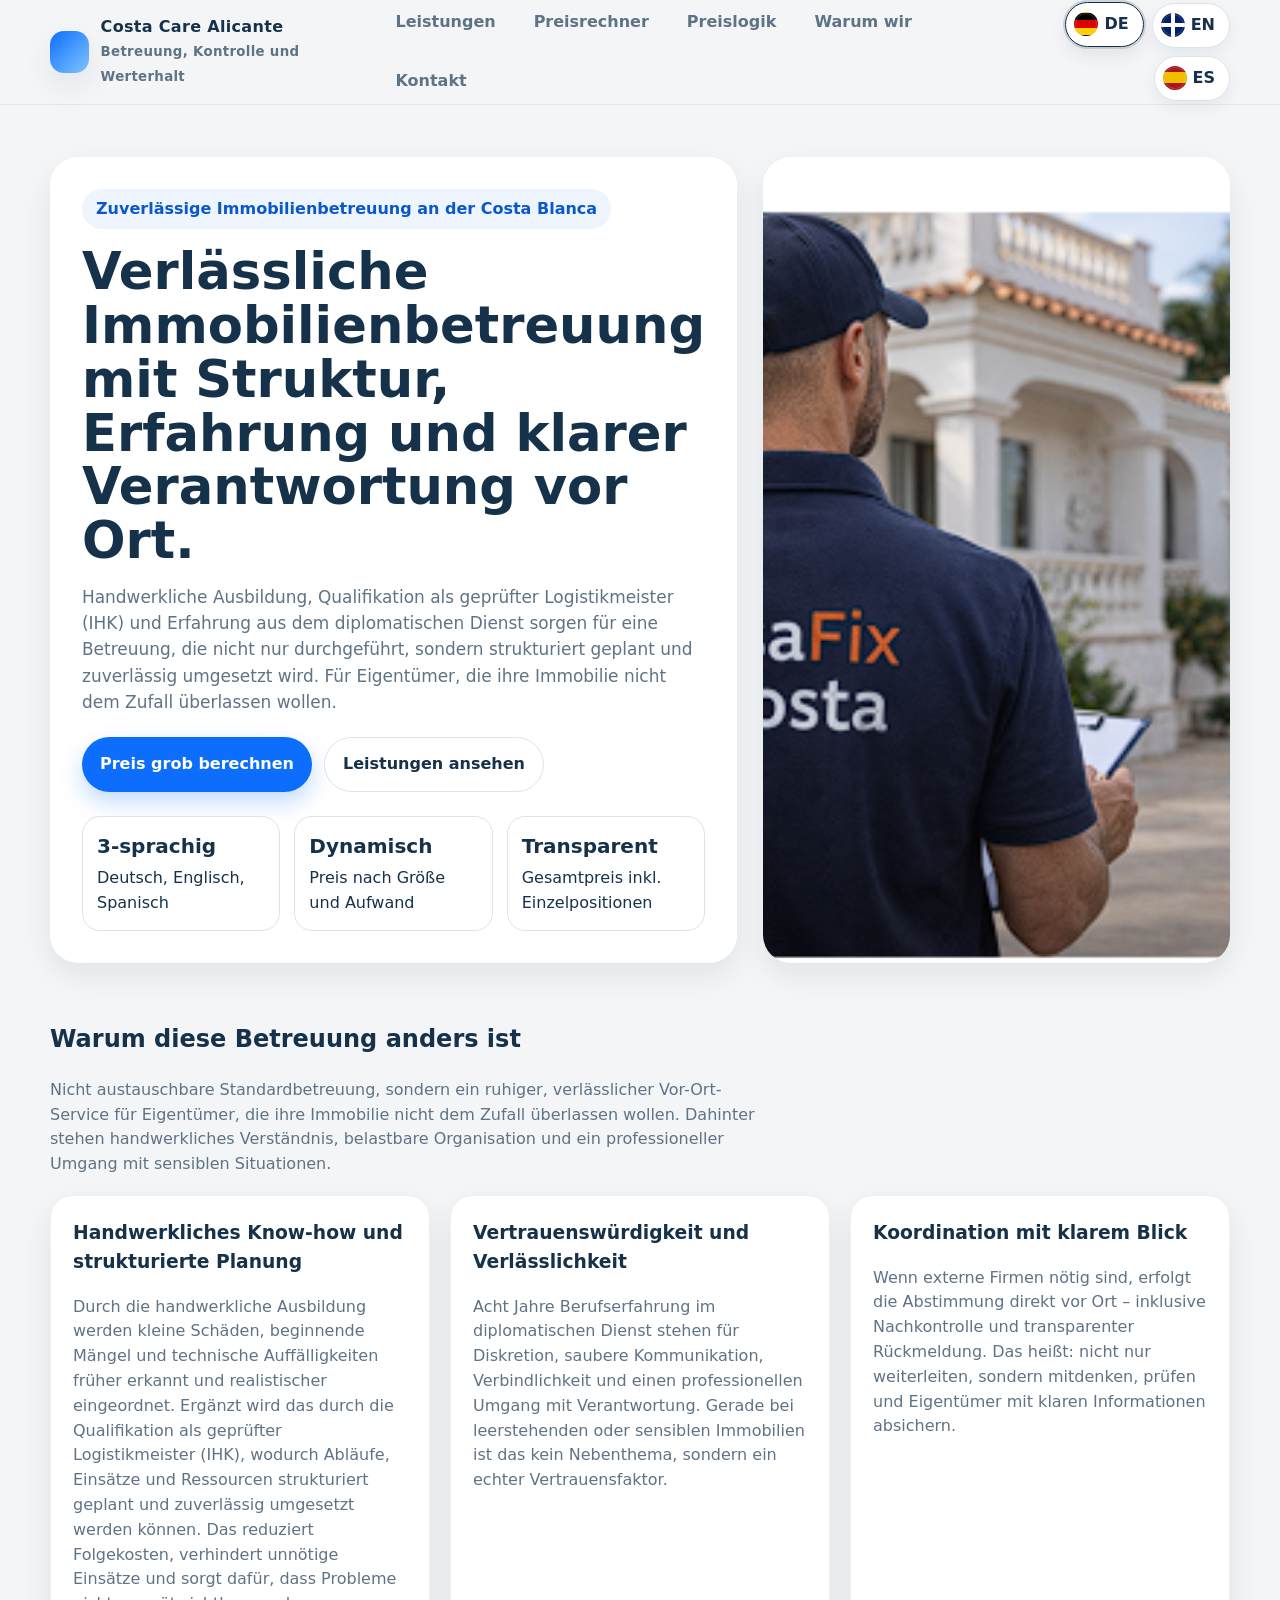
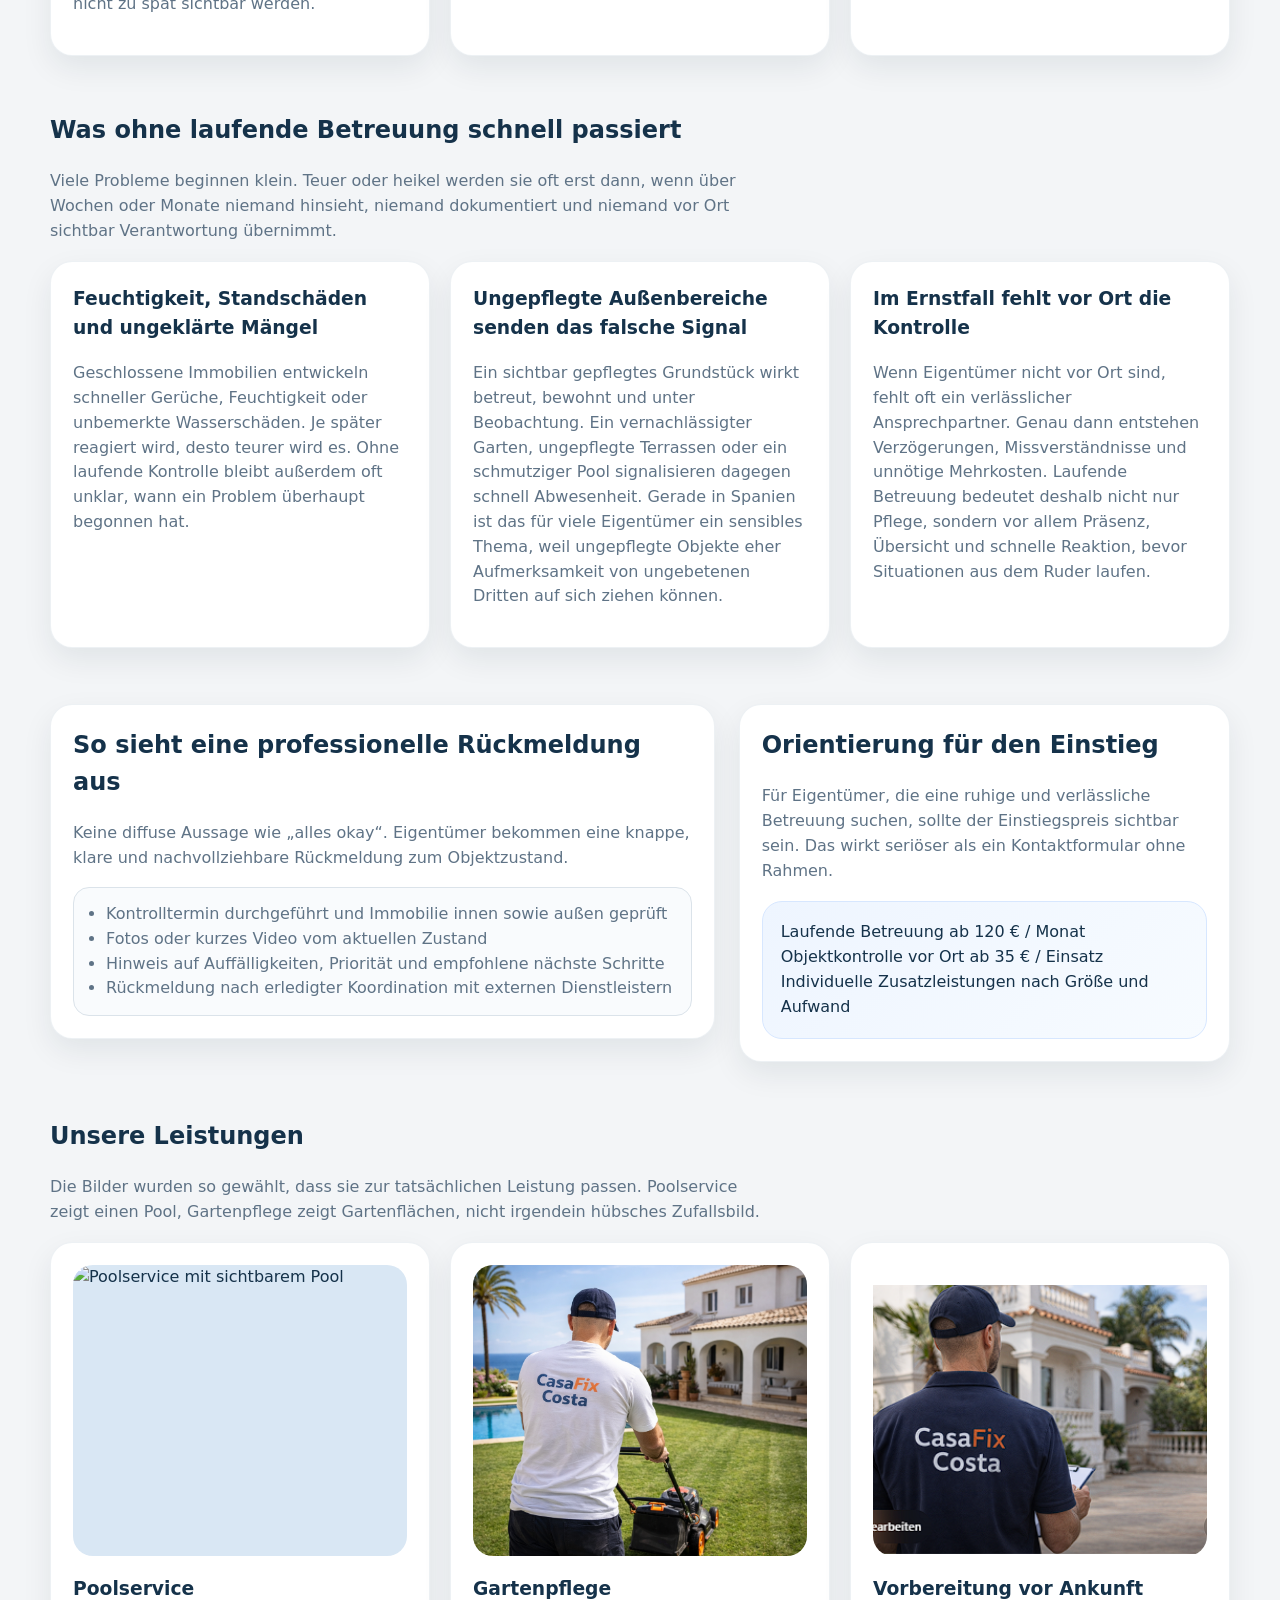
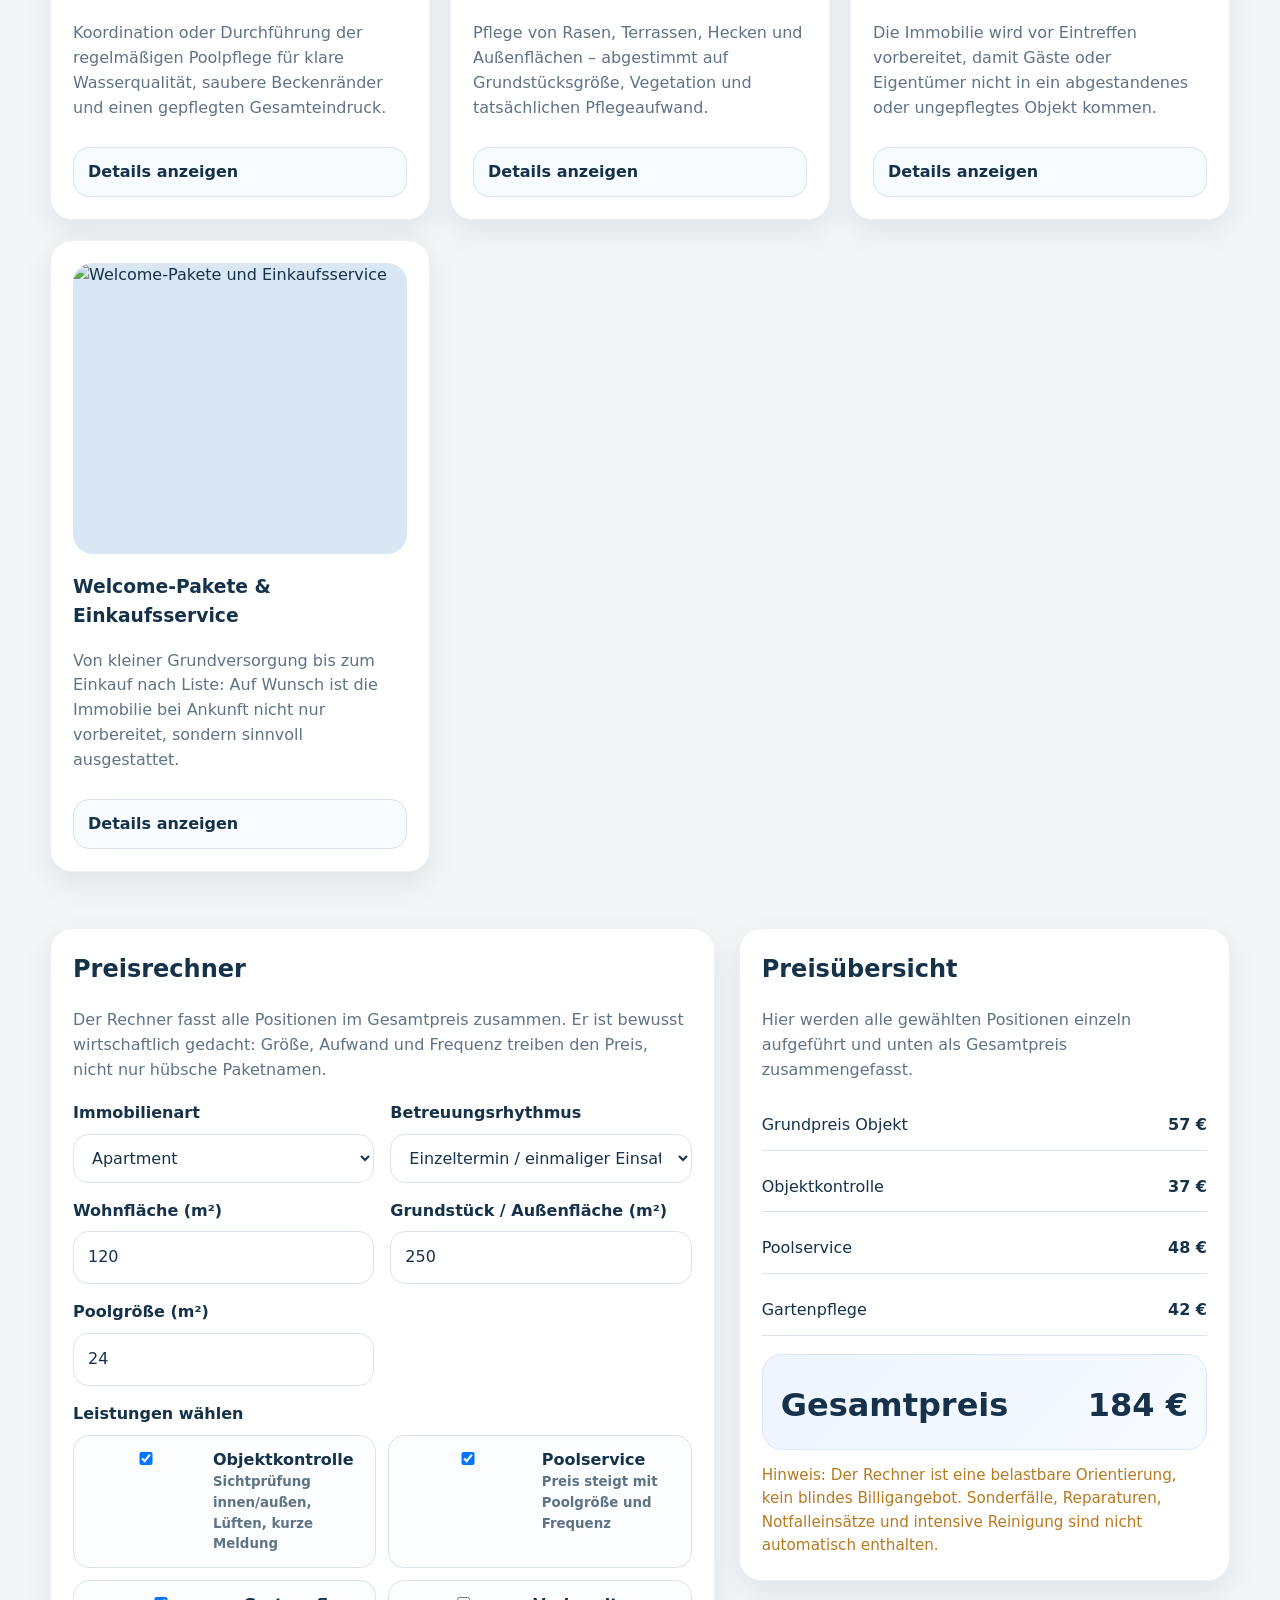
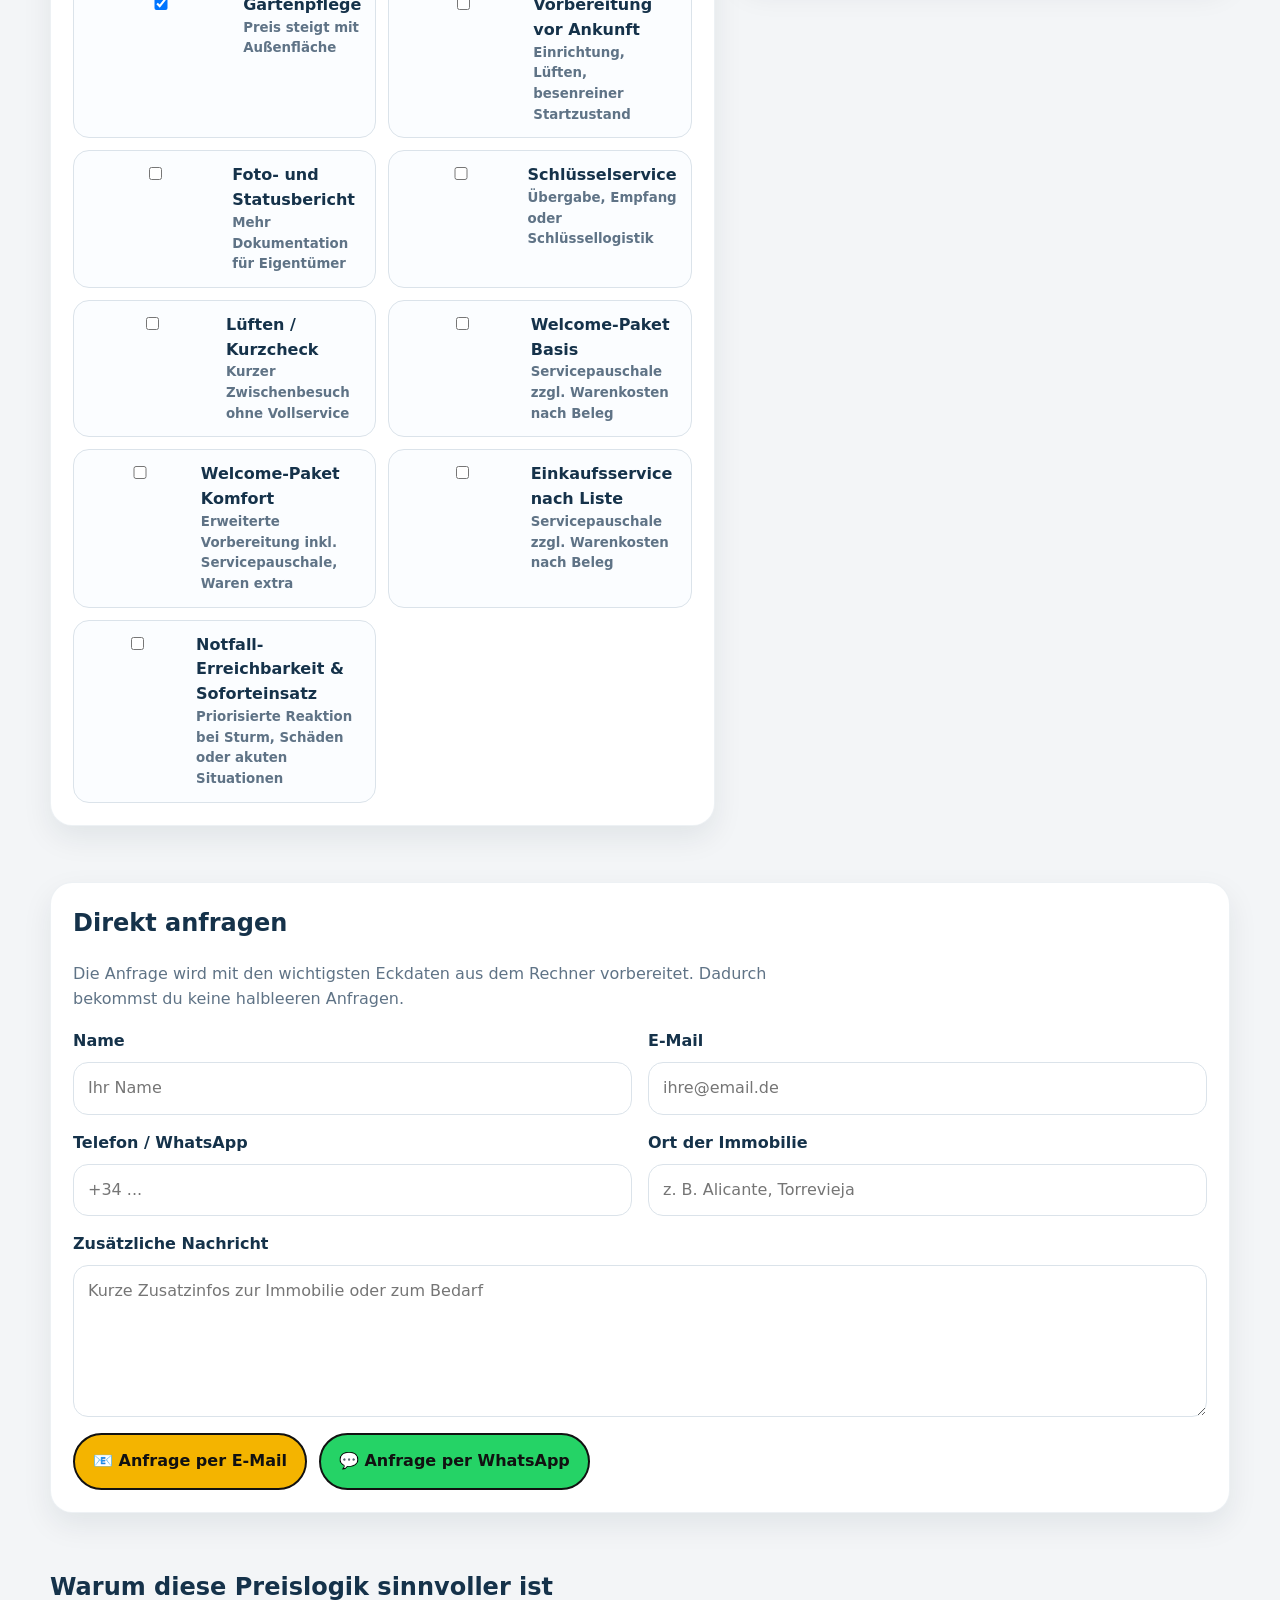
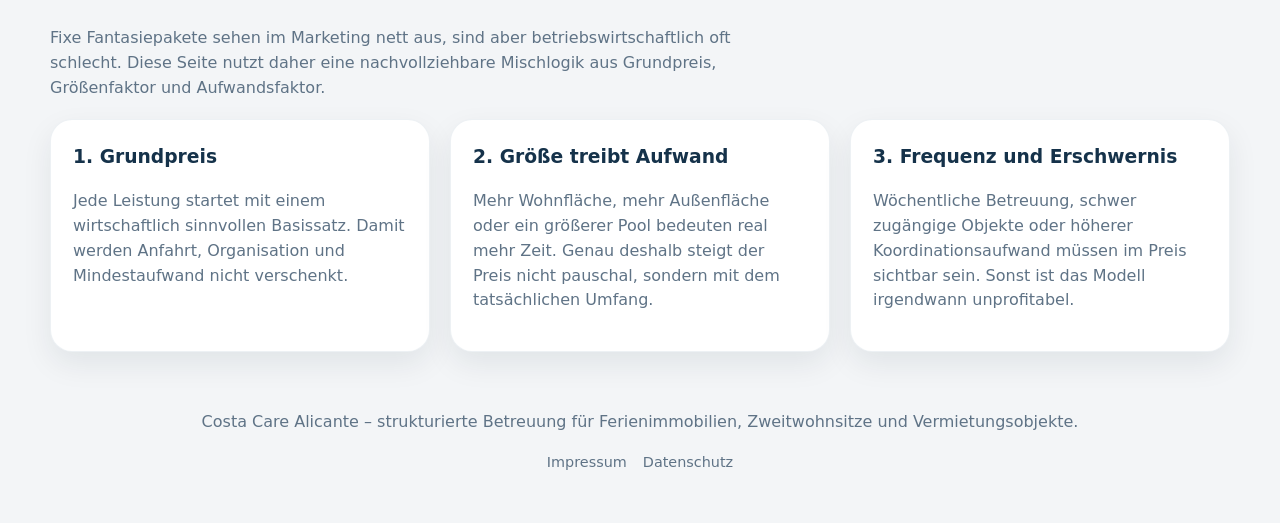
==== commit 6e585eda: "Update index.html" ====
--- a/index.html
+++ b/index.html
@@ -40,7 +40,7 @@
           <div class="eyebrow" data-i18n="eyebrow">Zuverlässige Immobilienbetreuung an der Costa Blanca</div>
           <h1 data-i18n="heroTitle">Verlässliche Immobilienbetreuung mit Struktur, Erfahrung und klarer Verantwortung vor Ort.</h1>
           <p class="lead" data-i18n="heroText">
-            Handwerkliche Ausbildung, Qualifikation als geprüfter Logistikmeister (IHK) und Erfahrung aus dem diplomatischen Dienst sorgen für eine Betreuung, die nicht nur durchgeführt, sondern strukturiert geplant und zuverlässig umgesetzt wird. Für Eigentümer, die ihre Immobilie nicht dem Zufall überlassen wollen.
+            Handwerkliche Ausbildung, Qualifikation als geprüfter Logistikmeister (IHK) und Erfahrung aus dem diplomatischen Dienst sorgen für eine Betreuung, die nicht nur durchgeführt, sondern strukturiert geplant und zuverlässig umgesetzt wird. Dazu gehören neben Kontrolle, Pflege und Koordination auch Vorbereitung vor Ankunft, Welcome-Pakete, Einkaufsservice und priorisierte Notfall-Reaktion für Bestandskunden.
           </p>
 
           <div class="hero-actions">
@@ -165,15 +165,15 @@
             Für Eigentümer, die eine ruhige und verlässliche Betreuung suchen, sollte der Einstiegspreis sichtbar sein. Das wirkt seriöser als ein Kontaktformular ohne Rahmen.
           </p>
           <div class="total-box">
-            <div class="mini">
+            <div class="mini-row">
               <span data-i18n="entryPriceLabel1">Laufende Betreuung</span>
               <span data-i18n="entryPriceValue1">ab 120 € / Monat</span>
             </div>
-            <div class="mini">
+            <div class="mini-row">
               <span data-i18n="entryPriceLabel2">Objektkontrolle vor Ort</span>
               <span data-i18n="entryPriceValue2">ab 35 € / Einsatz</span>
             </div>
-            <div class="mini">
+            <div class="mini-row">
               <span data-i18n="entryPriceLabel3">Individuelle Zusatzleistungen</span>
               <span data-i18n="entryPriceValue3">nach Größe und Aufwand</span>
             </div>
@@ -188,7 +188,7 @@
           <div>
             <h2 data-i18n="servicesTitle">Unsere Leistungen</h2>
             <p data-i18n="servicesText">
-              Die Bilder wurden so gewählt, dass sie zur tatsächlichen Leistung passen. Poolservice zeigt einen Pool, Gartenpflege zeigt Gartenflächen, nicht irgendein hübsches Zufallsbild.
+              Die Leistungen gehen über reine Kontrolle, Pool- und Gartenpflege hinaus. Auch Vorbereitung vor Ankunft, Welcome-Pakete, Einkaufsservice und priorisierte Notfall-Unterstützung gehören dazu – damit Eigentümer oder Gäste nicht in eine leere, unvorbereitete Immobilie kommen.
             </p>
           </div>
         </div>
@@ -238,6 +238,21 @@
               </ul>
             </div>
           </article>
+
+          <article class="service-card">
+            <img class="thumb" src="welcome.jpg" alt="Welcome-Pakete und Einkaufsservice" onerror="this.onerror=null;this.src='https://images.unsplash.com/photo-1504754524776-8f4f37790ca0?auto=format&fit=crop&w=1200&q=80';" />
+            <h3 data-i18n="welcomeTitle">Welcome-Pakete & Einkaufsservice</h3>
+            <p data-i18n="welcomeText">Von kleiner Grundversorgung bis zum Einkauf nach Liste: Auf Wunsch ist die Immobilie bei Ankunft nicht nur vorbereitet, sondern sinnvoll ausgestattet.</p>
+            <button class="detail-toggle" data-target="welcome-details" data-i18n="detailsBtnOpen">Details anzeigen</button>
+            <div class="details" id="welcome-details">
+              <ul>
+                <li data-i18n="welcomeDetail1">Basis-Paket mit Toilettenpapier, Handseife, Spülmittel, Wasser sowie kleiner Grundversorgung</li>
+                <li data-i18n="welcomeDetail2">Komfort-Paket mit zusätzlichem Kaffee oder Tee, Milch, Brot oder ähnlicher Ankunftsversorgung</li>
+                <li data-i18n="welcomeDetail3">Individueller Einkaufsservice nach Kundenliste</li>
+                <li data-i18n="welcomeDetail4">Servicepauschale jeweils separat, Warenkosten zusätzlich nach Beleg</li>
+              </ul>
+            </div>
+          </article>
         </div>
       </div>
     </section>
@@ -245,7 +260,7 @@
     <section id="calculator">
       <div class="container calculator-wrap">
         <div class="card">
-          <div class="section-head">
+          <div class="section-head calc-head">
             <div>
               <h2 data-i18n="calcTitle">Preisrechner</h2>
               <p data-i18n="calcText">
@@ -350,7 +365,7 @@
                   <input type="checkbox" id="checkWelcomeBasic" />
                   <span>
                     <strong data-i18n="extraWelcomeBasic">Welcome-Paket Basis</strong>
-                    <small data-i18n="extraWelcomeBasicSub">Servicepauschale zzgl. Warenkosten nach Beleg</small>
+                    <small data-i18n="extraWelcomeBasicSub">Toilettenpapier, Seife, Wasser, kleine Grundversorgung. Servicepauschale, Waren extra</small>
                   </span>
                 </label>
 
@@ -358,7 +373,7 @@
                   <input type="checkbox" id="checkWelcomeComfort" />
                   <span>
                     <strong data-i18n="extraWelcomeComfort">Welcome-Paket Komfort</strong>
-                    <small data-i18n="extraWelcomeComfortSub">Erweiterte Vorbereitung inkl. Servicepauschale, Waren extra</small>
+                    <small data-i18n="extraWelcomeComfortSub">Zusätzlich Kaffee oder Tee, Milch und erste Ankunftsversorgung. Servicepauschale, Waren extra</small>
                   </span>
                 </label>
 
@@ -366,7 +381,7 @@
                   <input type="checkbox" id="checkShopping" />
                   <span>
                     <strong data-i18n="extraShopping">Einkaufsservice nach Liste</strong>
-                    <small data-i18n="extraShoppingSub">Servicepauschale zzgl. Warenkosten nach Beleg</small>
+                    <small data-i18n="extraShoppingSub">Individueller Einkauf. Servicepauschale plus Warenkosten nach Beleg</small>
                   </span>
                 </label>
 
@@ -374,7 +389,7 @@
                   <input type="checkbox" id="checkEmergency" />
                   <span>
                     <strong data-i18n="extraEmergency">Notfall-Erreichbarkeit & Soforteinsatz</strong>
-                    <small data-i18n="extraEmergencySub">Priorisierte Reaktion bei Sturm, Schäden oder akuten Situationen</small>
+                    <small data-i18n="extraEmergencySub">Priorisierte Reaktion für Bestandskunden bei Sturm, Schäden oder akuten Situationen</small>
                   </span>
                 </label>
               </div>
@@ -398,7 +413,7 @@
           </div>
 
           <div class="note" data-i18n="pricingNote">
-            Hinweis: Der Rechner ist eine belastbare Orientierung, kein blindes Billigangebot. Sonderfälle, Reparaturen, Notfalleinsätze und intensive Reinigung sind nicht automatisch enthalten.
+            Hinweis: Der Rechner ist eine belastbare Orientierung, kein blindes Billigangebot. Sonderfälle, Reparaturen, Notfalleinsätze und intensive Reinigung sind nicht automatisch enthalten. Welcome-Pakete und Einkaufsservice enthalten Servicepauschalen, Warenkosten kommen zusätzlich nach Beleg hinzu.
           </div>
         </div>
       </div>
@@ -407,7 +422,7 @@
     <section id="contact">
       <div class="container">
         <div class="card">
-          <div class="section-head">
+          <div class="section-head calc-head">
             <div>
               <h2 data-i18n="contactTitle">Direkt anfragen</h2>
               <p data-i18n="contactText">
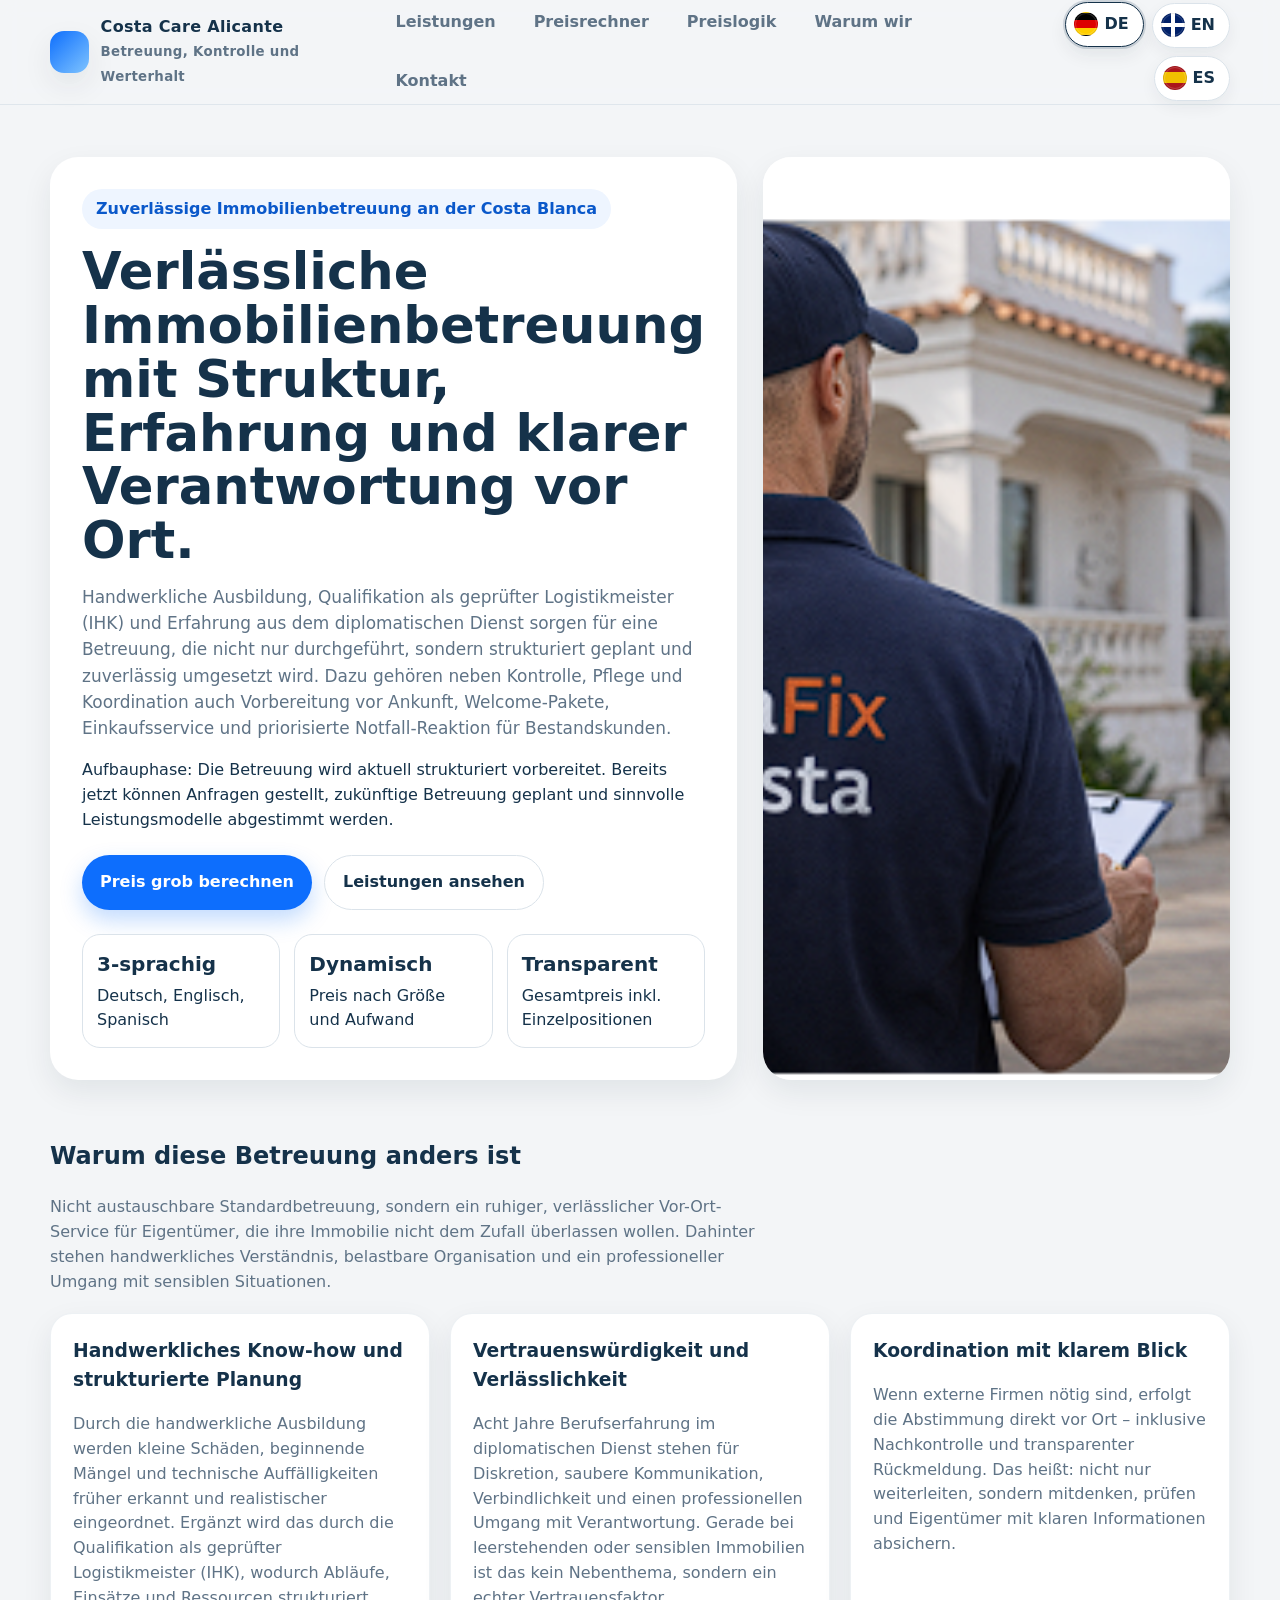
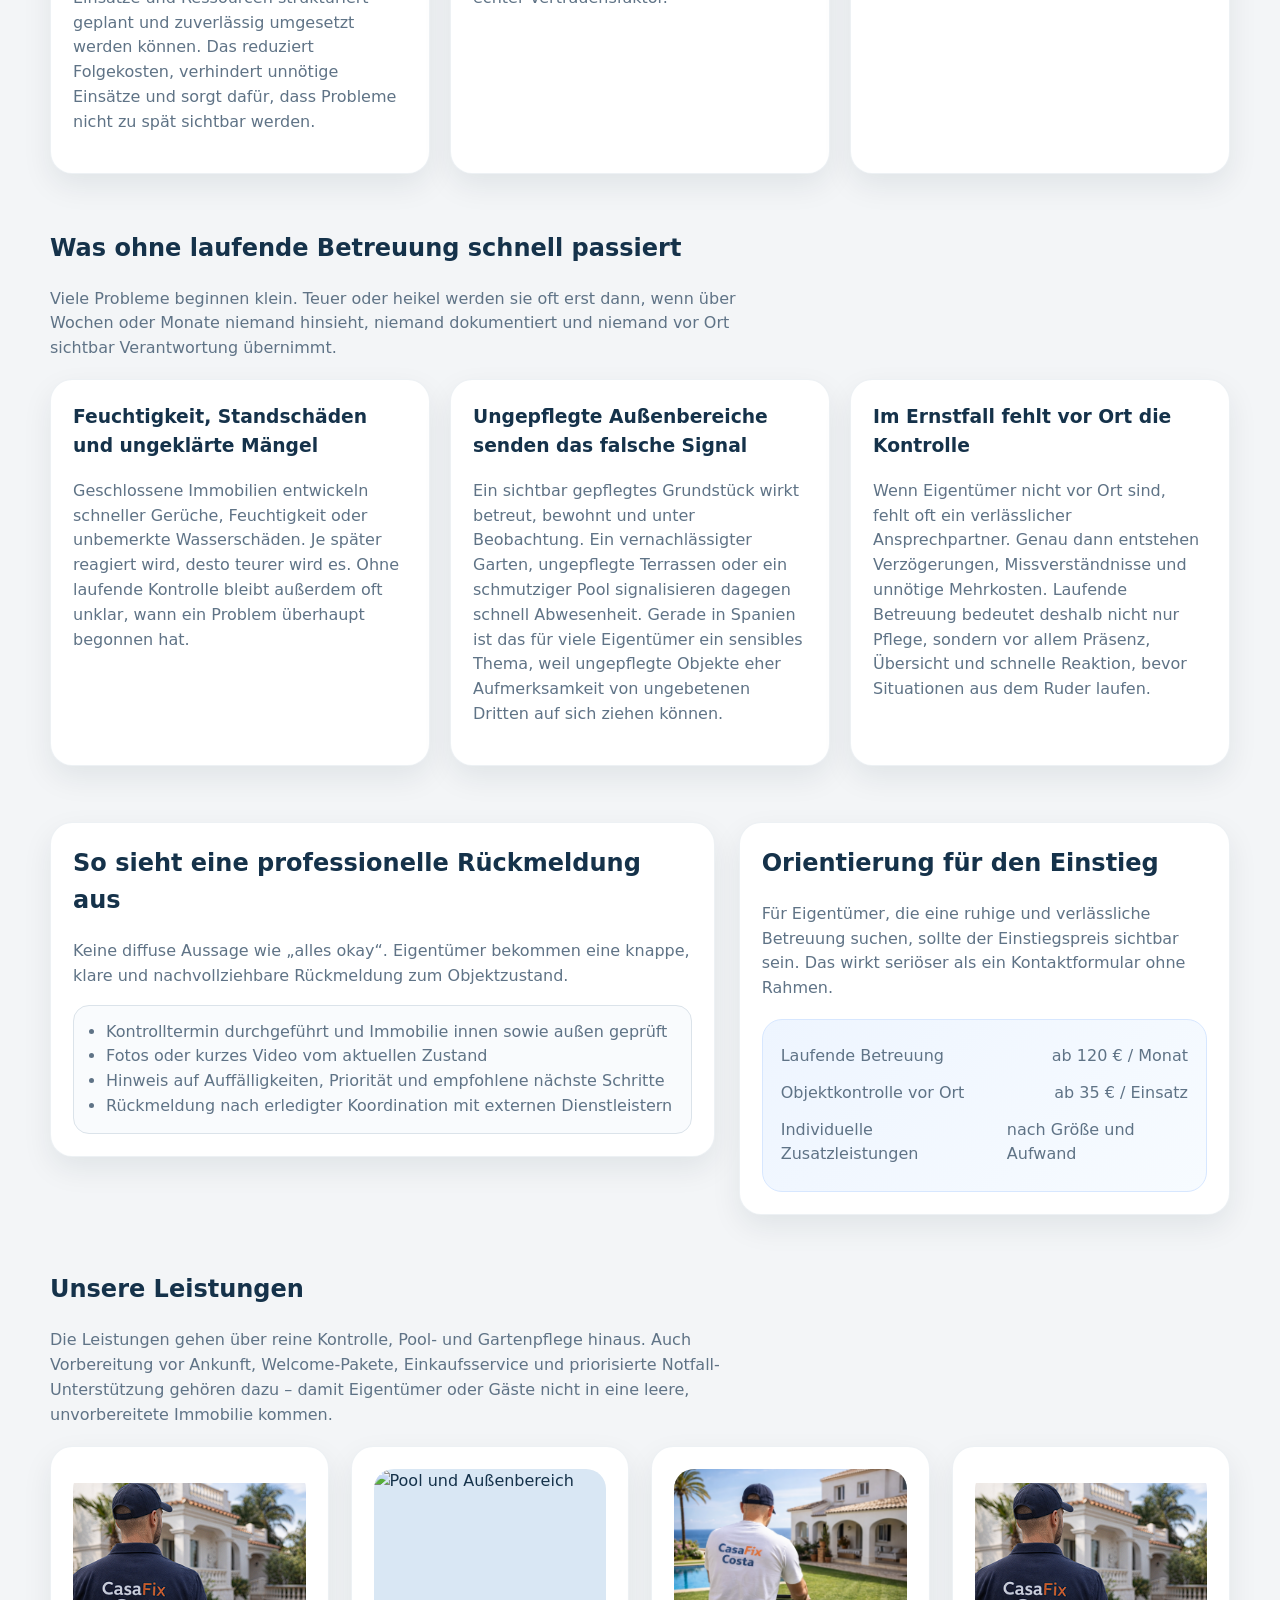
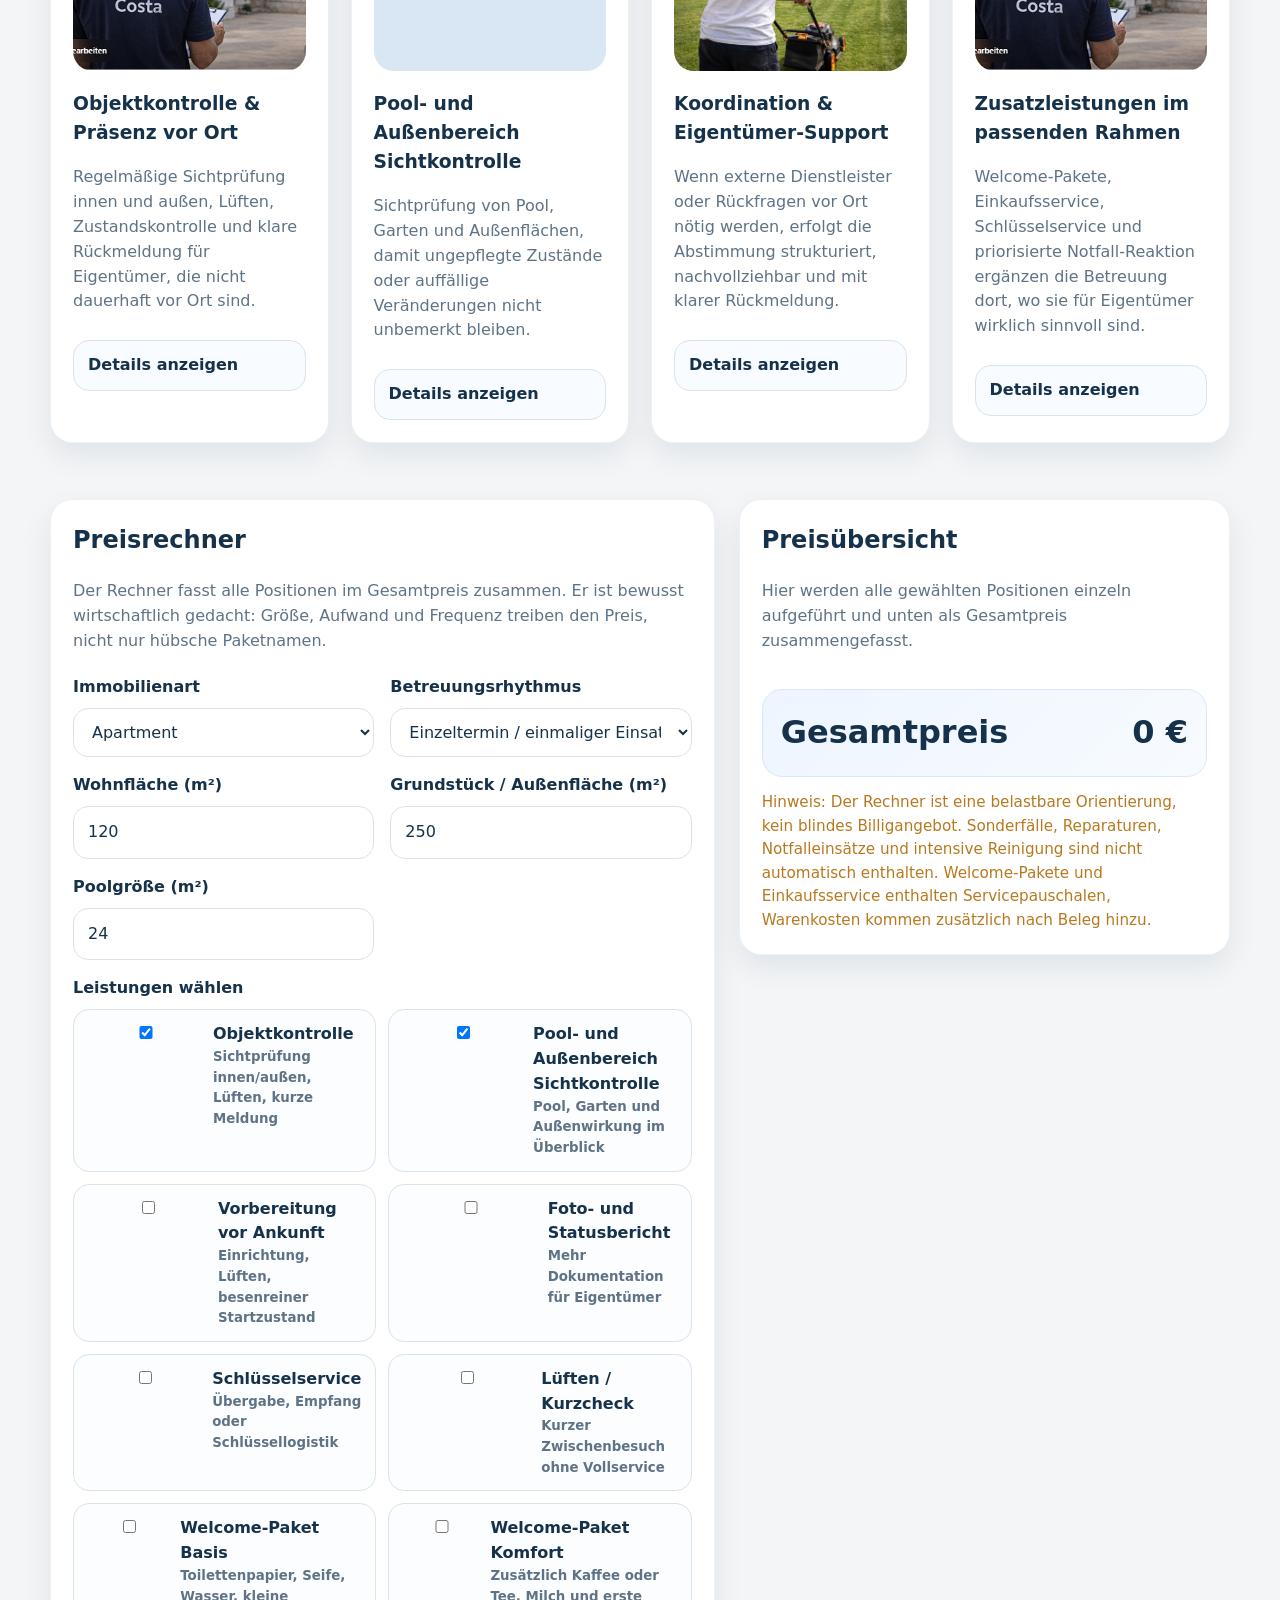
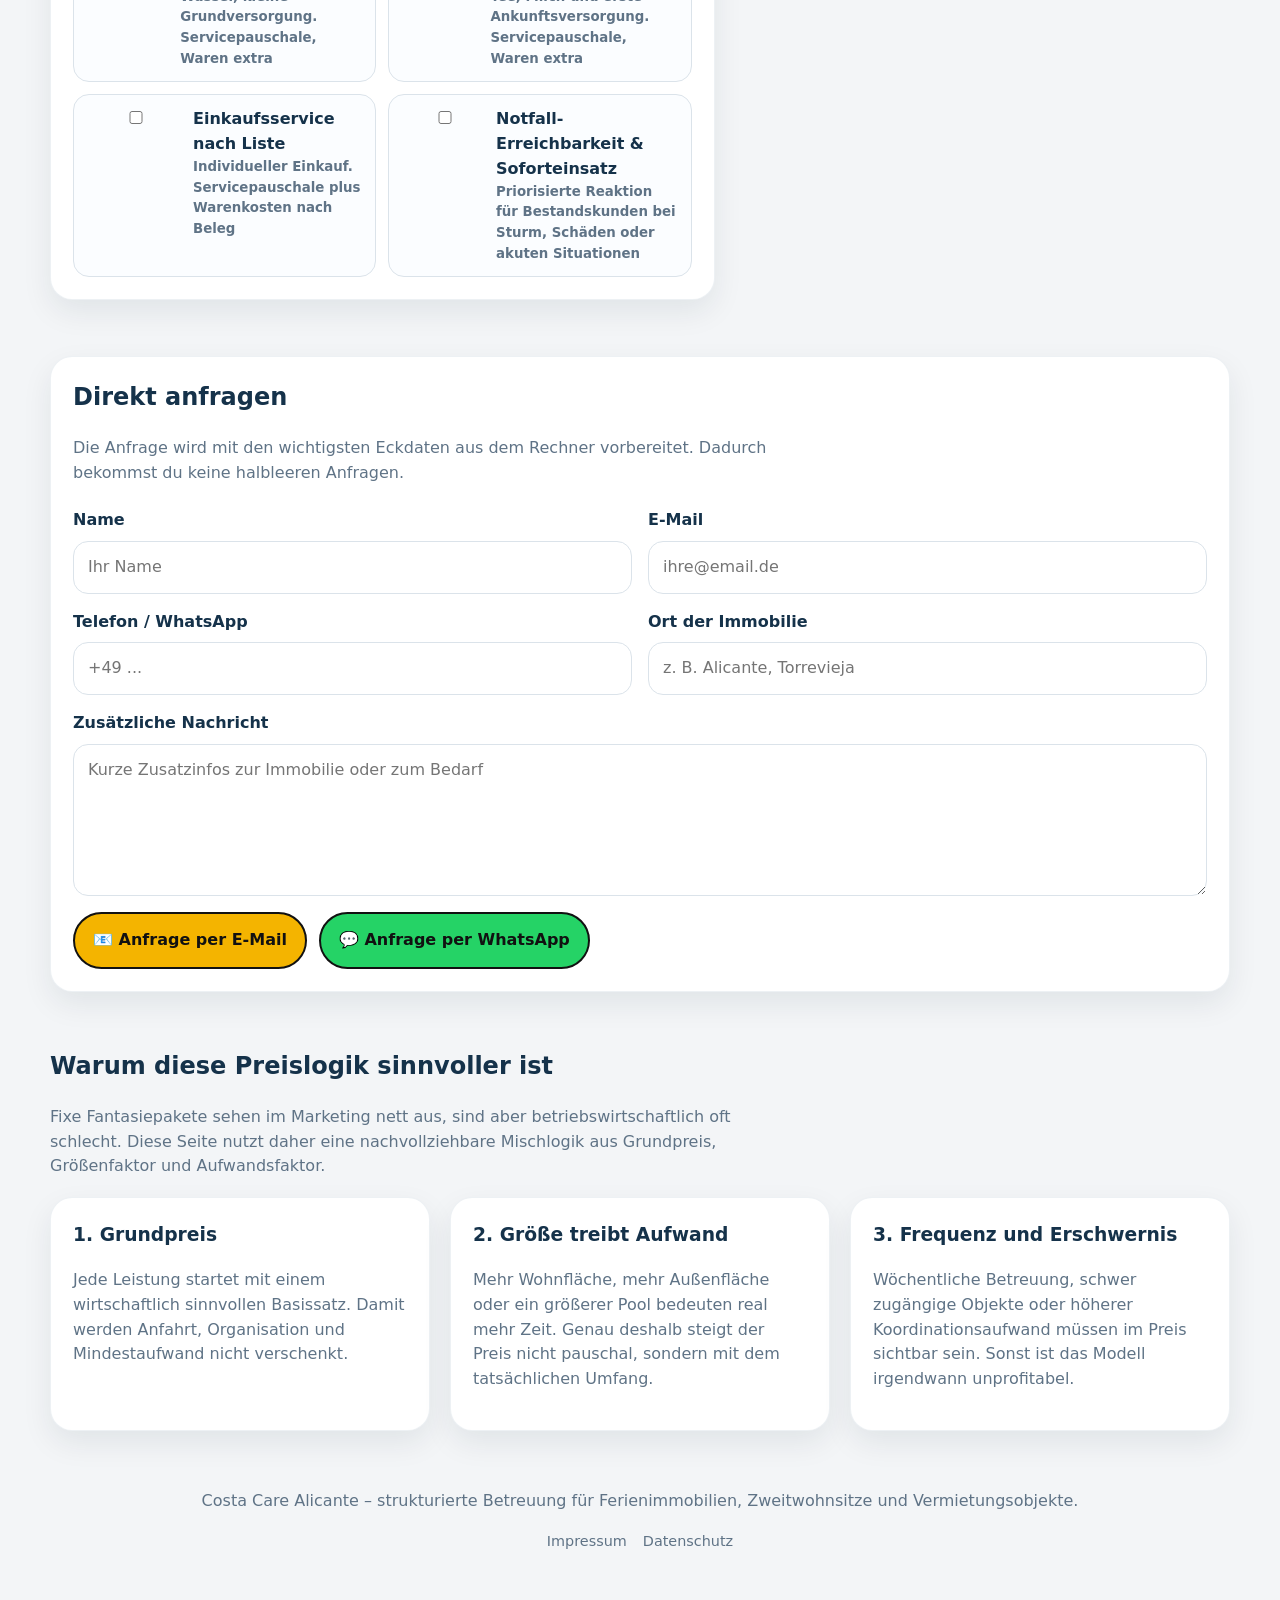
==== commit 94b383f6: "Update index.html" ====
--- a/index.html
+++ b/index.html
@@ -3,7 +3,11 @@
 <head>
   <meta charset="UTF-8" />
   <meta name="viewport" content="width=device-width, initial-scale=1.0" />
-  <title>Immobilienbetreuung Alicante</title>
+  <title>Costa Care Alicante</title>
+  <meta
+    name="description"
+    content="Costa Care Alicante – verlässliche Objektkontrolle, Dokumentation, Koordination und Property Care für Eigentümer an der Costa Blanca. Strukturierte Betreuung vor Ort mit klaren Leistungen und transparenter Preislogik."
+  />
   <link rel="stylesheet" href="styles.css" />
 </head>
 <body>
@@ -13,7 +17,7 @@
         <div class="brand-badge"></div>
         <div>
           <div data-i18n="brand">Costa Care Alicante</div>
-          <small class="brand-sub" data-i18n="brandSub">Betreuung, Kontrolle und Werterhalt</small>
+          <small class="brand-sub" data-i18n="brandSub">Präsenz, Kontrolle und Werterhalt vor Ort</small>
         </div>
       </div>
 
@@ -37,14 +41,18 @@
     <section class="hero">
       <div class="container hero-wrap">
         <div class="hero-copy">
-          <div class="eyebrow" data-i18n="eyebrow">Zuverlässige Immobilienbetreuung an der Costa Blanca</div>
-          <h1 data-i18n="heroTitle">Verlässliche Immobilienbetreuung mit Struktur, Erfahrung und klarer Verantwortung vor Ort.</h1>
+          <div class="eyebrow" data-i18n="eyebrow">Verlässliche Objektbetreuung an der Costa Blanca</div>
+          <h1 data-i18n="heroTitle">Ihr vertrauenswürdiger Ansprechpartner vor Ort – mit klarer Kontrolle, strukturierter Dokumentation und schneller Reaktion.</h1>
           <p class="lead" data-i18n="heroText">
-            Handwerkliche Ausbildung, Qualifikation als geprüfter Logistikmeister (IHK) und Erfahrung aus dem diplomatischen Dienst sorgen für eine Betreuung, die nicht nur durchgeführt, sondern strukturiert geplant und zuverlässig umgesetzt wird. Dazu gehören neben Kontrolle, Pflege und Koordination auch Vorbereitung vor Ankunft, Welcome-Pakete, Einkaufsservice und priorisierte Notfall-Reaktion für Bestandskunden.
+            Costa Care Alicante richtet sich an Eigentümer, die nicht dauerhaft vor Ort sind und ihre Immobilie nicht dem Zufall überlassen wollen. Im Mittelpunkt stehen regelmäßige Objektkontrollen, Foto- und Statusberichte, Sichtprüfung von Außenbereichen, Koordination im Bedarfsfall und eine verlässliche Präsenz vor Ort – nicht klassische Hausmeisterarbeiten oder technische Wartung.
           </p>
 
+          <div class="launch-note" data-i18n="launchNote">
+            Aufbauphase: Die Betreuung wird aktuell strukturiert vorbereitet. Bereits jetzt können Anfragen gestellt, zukünftige Betreuung geplant und sinnvolle Leistungsmodelle abgestimmt werden.
+          </div>
+
           <div class="hero-actions">
-            <a class="btn btn-primary" href="#calculator" data-i18n="heroBtnPrimary">Preis grob berechnen</a>
+            <a class="btn btn-primary" href="#calculator" data-i18n="heroBtnPrimary">Service grob kalkulieren</a>
             <a class="btn btn-secondary" href="#services" data-i18n="heroBtnSecondary">Leistungen ansehen</a>
           </div>
 
@@ -54,8 +62,8 @@
               <span data-i18n="stat1Label">Deutsch, Englisch, Spanisch</span>
             </div>
             <div class="stat">
-              <strong data-i18n="stat2Value">Dynamisch</strong>
-              <span data-i18n="stat2Label">Preis nach Größe und Aufwand</span>
+              <strong data-i18n="stat2Value">Strukturiert</strong>
+              <span data-i18n="stat2Label">Klare Leistungen statt offener Serviceversprechen</span>
             </div>
             <div class="stat">
               <strong data-i18n="stat3Value">Transparent</strong>
@@ -67,8 +75,8 @@
         <div class="hero-panel">
           <img
             src="hero.jpg"
-            alt="Alicante Küste und gepflegte Ferienimmobilie"
-            onerror="this.onerror=null;this.src='https://images.unsplash.com/photo-1507525428034-b723cf961d3e?auto=format&fit=crop&w=1400&q=80';"
+            alt="Costa Care Alicante – Objektbetreuung vor Ort"
+            onerror="this.onerror=null;this.src='https://images.unsplash.com/photo-1560185007-cde436f6a4d0?auto=format&fit=crop&w=1400&q=80';"
           />
         </div>
       </div>
@@ -80,28 +88,28 @@
           <div>
             <h2 data-i18n="aboutTitle">Warum diese Betreuung anders ist</h2>
             <p data-i18n="aboutText">
-              Nicht austauschbare Standardbetreuung, sondern ein ruhiger, verlässlicher Vor-Ort-Service für Eigentümer, die ihre Immobilie nicht dem Zufall überlassen wollen. Dahinter stehen handwerkliches Verständnis, belastbare Organisation und ein professioneller Umgang mit sensiblen Situationen.
+              Nicht austauschbare Standardbetreuung, sondern ein ruhiger, verlässlicher Vor-Ort-Service für Eigentümer, die Kontrolle, Sicherheit und klare Rückmeldung erwarten. Dahinter stehen handwerkliches Verständnis, belastbare Organisation und ein professioneller Umgang mit Verantwortung.
             </p>
           </div>
         </div>
 
         <div class="pricing-grid">
           <div class="pricing-box">
-            <h3 data-i18n="aboutBox1Title">Handwerkliches Know-how und strukturierte Planung</h3>
+            <h3 data-i18n="aboutBox1Title">Präsenz mit geschultem Blick</h3>
             <p data-i18n="aboutBox1Text">
-              Durch die handwerkliche Ausbildung werden kleine Schäden, beginnende Mängel und technische Auffälligkeiten früher erkannt und realistischer eingeordnet. Ergänzt wird das durch die Qualifikation als geprüfter Logistikmeister (IHK), wodurch Abläufe, Einsätze und Ressourcen strukturiert geplant und zuverlässig umgesetzt werden können. Das reduziert Folgekosten, verhindert unnötige Einsätze und sorgt dafür, dass Probleme nicht zu spät sichtbar werden.
-            </p>
-          </div>
-          <div class="pricing-box">
-            <h3 data-i18n="aboutBox2Title">Vertrauenswürdigkeit und Verlässlichkeit</h3>
+              Handwerkliche Ausbildung und praktisches Verständnis helfen dabei, sichtbare Auffälligkeiten, beginnende Schäden und Zustandsveränderungen frühzeitig zu erkennen. Es geht nicht um technische Eingriffe, sondern um saubere Sichtprüfung, Einordnung und klare Rückmeldung, bevor aus kleinen Problemen teure Folgeschäden werden.
+            </p>
+          </div>
+          <div class="pricing-box">
+            <h3 data-i18n="aboutBox2Title">Vertrauenswürdigkeit und Diskretion</h3>
             <p data-i18n="aboutBox2Text">
-              Acht Jahre Berufserfahrung im diplomatischen Dienst stehen für Diskretion, saubere Kommunikation, Verbindlichkeit und einen professionellen Umgang mit Verantwortung. Gerade bei leerstehenden oder sensiblen Immobilien ist das kein Nebenthema, sondern ein echter Vertrauensfaktor.
-            </p>
-          </div>
-          <div class="pricing-box">
-            <h3 data-i18n="aboutBox3Title">Koordination mit klarem Blick</h3>
+              Acht Jahre Berufserfahrung im diplomatischen Dienst stehen für Diskretion, klare Kommunikation, Verbindlichkeit und einen professionellen Umgang mit sensiblen Situationen. Gerade bei leerstehenden oder hochwertigen Immobilien ist das ein echter Vertrauensfaktor.
+            </p>
+          </div>
+          <div class="pricing-box">
+            <h3 data-i18n="aboutBox3Title">Koordination mit Struktur statt Improvisation</h3>
             <p data-i18n="aboutBox3Text">
-              Wenn externe Firmen nötig sind, erfolgt die Abstimmung direkt vor Ort – inklusive Nachkontrolle und transparenter Rückmeldung. Das heißt: nicht nur weiterleiten, sondern mitdenken, prüfen und Eigentümer mit klaren Informationen absichern.
+              Als geprüfter Logistikmeister (IHK) bringe ich die Fähigkeit mit, Abläufe sauber zu planen, Prioritäten zu setzen und Maßnahmen nachvollziehbar umzusetzen. Wenn externe Dienstleister nötig sind, wird nicht nur weitergeleitet, sondern vor Ort mitgedacht, nachgefasst und transparent berichtet.
             </p>
           </div>
         </div>
@@ -114,7 +122,7 @@
           <div>
             <h2 data-i18n="riskTitle">Was ohne laufende Betreuung schnell passiert</h2>
             <p data-i18n="riskText">
-              Viele Probleme beginnen klein. Teuer oder heikel werden sie oft erst dann, wenn über Wochen oder Monate niemand hinsieht, niemand dokumentiert und niemand vor Ort sichtbar Verantwortung übernimmt.
+              Viele Probleme beginnen klein. Kritisch oder teuer werden sie oft erst dann, wenn über Wochen oder Monate niemand hinsieht, niemand dokumentiert und niemand vor Ort sichtbar Verantwortung übernimmt.
             </p>
           </div>
         </div>
@@ -123,19 +131,19 @@
           <div class="pricing-box">
             <h3 data-i18n="riskBox1Title">Feuchtigkeit, Standschäden und ungeklärte Mängel</h3>
             <p data-i18n="riskBox1Text">
-              Geschlossene Immobilien entwickeln schneller Gerüche, Feuchtigkeit oder unbemerkte Wasserschäden. Je später reagiert wird, desto teurer wird es. Ohne laufende Kontrolle bleibt außerdem oft unklar, wann ein Problem überhaupt begonnen hat.
+              Geschlossene Immobilien entwickeln schneller Gerüche, Feuchtigkeit oder unbemerkte Wasserschäden. Je später reagiert wird, desto höher werden Aufwand und Kosten. Ohne laufende Kontrolle bleibt oft sogar unklar, wann ein Problem überhaupt begonnen hat.
             </p>
           </div>
           <div class="pricing-box">
             <h3 data-i18n="riskBox2Title">Ungepflegte Außenbereiche senden das falsche Signal</h3>
             <p data-i18n="riskBox2Text">
-              Ein sichtbar gepflegtes Grundstück wirkt betreut, bewohnt und unter Beobachtung. Ein vernachlässigter Garten, ungepflegte Terrassen oder ein schmutziger Pool signalisieren dagegen schnell Abwesenheit. Gerade in Spanien ist das für viele Eigentümer ein sensibles Thema, weil ungepflegte Objekte eher Aufmerksamkeit von ungebetenen Dritten auf sich ziehen können.
-            </p>
-          </div>
-          <div class="pricing-box">
-            <h3 data-i18n="riskBox3Title">Im Ernstfall fehlt vor Ort die Kontrolle</h3>
+              Ein sichtbar gepflegtes Objekt wirkt betreut, bewohnt und unter Beobachtung. Vernachlässigte Außenflächen, stehende Verschmutzungen oder ein ungepflegter Pool signalisieren dagegen schnell Abwesenheit. Genau das möchten viele Eigentümer vermeiden.
+            </p>
+          </div>
+          <div class="pricing-box">
+            <h3 data-i18n="riskBox3Title">Im Ernstfall fehlt vor Ort die Übersicht</h3>
             <p data-i18n="riskBox3Text">
-              Wenn Eigentümer nicht vor Ort sind, fehlt oft ein verlässlicher Ansprechpartner. Genau dann entstehen Verzögerungen, Missverständnisse und unnötige Mehrkosten. Laufende Betreuung bedeutet deshalb nicht nur Pflege, sondern vor allem Präsenz, Übersicht und schnelle Reaktion, bevor Situationen aus dem Ruder laufen.
+              Wenn Eigentümer nicht vor Ort sind, fehlt oft ein verlässlicher Ansprechpartner. Genau dann entstehen Verzögerungen, Missverständnisse und unnötige Mehrkosten. Laufende Betreuung bedeutet deshalb nicht nur Kontrolle, sondern vor allem Präsenz, Übersicht und schnelle Reaktion.
             </p>
           </div>
         </div>
@@ -153,7 +161,7 @@
             <ul>
               <li data-i18n="trustBullet1">Kontrolltermin durchgeführt und Immobilie innen sowie außen geprüft</li>
               <li data-i18n="trustBullet2">Fotos oder kurzes Video vom aktuellen Zustand</li>
-              <li data-i18n="trustBullet3">Hinweis auf Auffälligkeiten, Priorität und empfohlene nächste Schritte</li>
+              <li data-i18n="trustBullet3">Hinweis auf sichtbare Auffälligkeiten, Priorität und empfohlene nächste Schritte</li>
               <li data-i18n="trustBullet4">Rückmeldung nach erledigter Koordination mit externen Dienstleistern</li>
             </ul>
           </div>
@@ -162,20 +170,20 @@
         <div class="card">
           <h2 data-i18n="entryPriceTitle">Orientierung für den Einstieg</h2>
           <p class="muted" data-i18n="entryPriceText">
-            Für Eigentümer, die eine ruhige und verlässliche Betreuung suchen, sollte der Einstiegspreis sichtbar sein. Das wirkt seriöser als ein Kontaktformular ohne Rahmen.
+            Wer eine verlässliche Betreuung sucht, sollte von Anfang an einen realistischen Preisrahmen sehen. Das wirkt seriöser als unklare Kontaktformulare ohne Einordnung.
           </p>
           <div class="total-box">
             <div class="mini-row">
               <span data-i18n="entryPriceLabel1">Laufende Betreuung</span>
-              <span data-i18n="entryPriceValue1">ab 120 € / Monat</span>
+              <span data-i18n="entryPriceValue1">ab 100 € / Monat</span>
             </div>
             <div class="mini-row">
               <span data-i18n="entryPriceLabel2">Objektkontrolle vor Ort</span>
-              <span data-i18n="entryPriceValue2">ab 35 € / Einsatz</span>
+              <span data-i18n="entryPriceValue2">ab 45 € / Einsatz</span>
             </div>
             <div class="mini-row">
-              <span data-i18n="entryPriceLabel3">Individuelle Zusatzleistungen</span>
-              <span data-i18n="entryPriceValue3">nach Größe und Aufwand</span>
+              <span data-i18n="entryPriceLabel3">Zusatzleistungen</span>
+              <span data-i18n="entryPriceValue3">nach Umfang und Aufwand</span>
             </div>
           </div>
         </div>
@@ -188,68 +196,68 @@
           <div>
             <h2 data-i18n="servicesTitle">Unsere Leistungen</h2>
             <p data-i18n="servicesText">
-              Die Leistungen gehen über reine Kontrolle, Pool- und Gartenpflege hinaus. Auch Vorbereitung vor Ankunft, Welcome-Pakete, Einkaufsservice und priorisierte Notfall-Unterstützung gehören dazu – damit Eigentümer oder Gäste nicht in eine leere, unvorbereitete Immobilie kommen.
+              Der Schwerpunkt liegt auf Kontrolle, Dokumentation und verlässlicher Präsenz vor Ort. Zusatzleistungen ergänzen diesen Kern sinnvoll – ohne die Rolle als klassischer Reparatur- oder Wartungsdienst zu übernehmen.
             </p>
           </div>
         </div>
 
         <div class="services-grid">
           <article class="service-card">
-            <img class="thumb" src="Pool.jpg" alt="Poolservice mit sichtbarem Pool" onerror="this.onerror=null;this.src='https://images.unsplash.com/photo-1575429198097-0414ec08e8cd?auto=format&fit=crop&w=1200&q=80';" />
-            <h3 data-i18n="poolTitle">Poolservice</h3>
-            <p data-i18n="poolText">Koordination oder Durchführung der regelmäßigen Poolpflege für klare Wasserqualität, saubere Beckenränder und einen gepflegten Gesamteindruck.</p>
-            <button class="detail-toggle" data-target="pool-details" data-i18n="detailsBtnOpen">Details anzeigen</button>
-            <div class="details" id="pool-details">
+            <img class="thumb" src="hero.jpg" alt="Objektkontrolle an der Costa Blanca" onerror="this.onerror=null;this.src='https://images.unsplash.com/photo-1560185007-cde436f6a4d0?auto=format&fit=crop&w=1200&q=80';" />
+            <h3 data-i18n="inspectionTitle">Objektkontrolle & Präsenz vor Ort</h3>
+            <p data-i18n="inspectionText">Regelmäßige Sichtprüfung innen und außen, Lüften, Zustandskontrolle und klare Rückmeldung für Eigentümer, die nicht dauerhaft vor Ort sind.</p>
+            <button class="detail-toggle" data-target="inspection-details" data-i18n="detailsBtnOpen">Details anzeigen</button>
+            <div class="details" id="inspection-details">
               <ul>
-                <li data-i18n="poolDetail1">Sichtkontrolle des Wasserspiegels und der Wasserqualität</li>
-                <li data-i18n="poolDetail2">Prüfung von Skimmer, Pumpe und Filterlaufzeit</li>
-                <li data-i18n="poolDetail3">Entfernung grober Verschmutzungen an Oberfläche und Rand</li>
-                <li data-i18n="poolDetail4">Koordination externer Pooltechnik bei Störungen</li>
+                <li data-i18n="inspectionDetail1">Sichtprüfung zugänglicher Innen- und Außenbereiche</li>
+                <li data-i18n="inspectionDetail2">Lüften der Immobilie und allgemeiner Zustandscheck</li>
+                <li data-i18n="inspectionDetail3">Foto- und Statusrückmeldung bei Bedarf</li>
+                <li data-i18n="inspectionDetail4">Früherkennung sichtbarer Auffälligkeiten ohne technische Diagnose</li>
               </ul>
             </div>
           </article>
 
           <article class="service-card">
-            <img class="thumb" src="work.jpg" alt="Gartenpflege mit Rasen und Außenflächen" onerror="this.onerror=null;this.src='https://images.unsplash.com/photo-1500382017468-9049fed747ef?auto=format&fit=crop&w=1200&q=80';" />
-            <h3 data-i18n="gardenTitle">Gartenpflege</h3>
-            <p data-i18n="gardenText">Pflege von Rasen, Terrassen, Hecken und Außenflächen – abgestimmt auf Grundstücksgröße, Vegetation und tatsächlichen Pflegeaufwand.</p>
-            <button class="detail-toggle" data-target="garden-details" data-i18n="detailsBtnOpen">Details anzeigen</button>
-            <div class="details" id="garden-details">
+            <img class="thumb" src="Pool.jpg" alt="Pool und Außenbereich" onerror="this.onerror=null;this.src='https://images.unsplash.com/photo-1575429198097-0414ec08e8cd?auto=format&fit=crop&w=1200&q=80';" />
+            <h3 data-i18n="outsideTitle">Pool- und Außenbereich Sichtkontrolle</h3>
+            <p data-i18n="outsideText">Sichtprüfung von Pool, Garten und Außenflächen, damit ungepflegte Zustände oder auffällige Veränderungen nicht unbemerkt bleiben.</p>
+            <button class="detail-toggle" data-target="outside-details" data-i18n="detailsBtnOpen">Details anzeigen</button>
+            <div class="details" id="outside-details">
               <ul>
-                <li data-i18n="gardenDetail1">Rasen mähen und einfache Nachpflege</li>
-                <li data-i18n="gardenDetail2">Laub, trockene Pflanzenteile und leichte Verschmutzungen entfernen</li>
-                <li data-i18n="gardenDetail3">Terrassen und Zugänge besenrein halten</li>
-                <li data-i18n="gardenDetail4">Hinweis auf erhöhten Aufwand bei großem Grundstück oder starker Bepflanzung</li>
+                <li data-i18n="outsideDetail1">Sichtkontrolle von Poolzustand und sichtbarer Wasserlinie</li>
+                <li data-i18n="outsideDetail2">Überblick über Garten, Terrasse und Außenwirkung</li>
+                <li data-i18n="outsideDetail3">Hinweis auf sichtbare Verschmutzungen oder Auffälligkeiten</li>
+                <li data-i18n="outsideDetail4">Keine technische Wartung, keine Reparatur und keine Poolinstandsetzung</li>
               </ul>
             </div>
           </article>
 
           <article class="service-card">
-            <img class="thumb" src="hero.jpg" alt="Vorbereitung vor Ankunft in einer Ferienimmobilie" onerror="this.onerror=null;this.src='https://images.unsplash.com/photo-1560185007-cde436f6a4d0?auto=format&fit=crop&w=1200&q=80';" />
-            <h3 data-i18n="arrivalTitle">Vorbereitung vor Ankunft</h3>
-            <p data-i18n="arrivalText">Die Immobilie wird vor Eintreffen vorbereitet, damit Gäste oder Eigentümer nicht in ein abgestandenes oder ungepflegtes Objekt kommen.</p>
-            <button class="detail-toggle" data-target="arrival-details" data-i18n="detailsBtnOpen">Details anzeigen</button>
-            <div class="details" id="arrival-details">
+            <img class="thumb" src="work.jpg" alt="Koordination und praktische Unterstützung" onerror="this.onerror=null;this.src='https://images.unsplash.com/photo-1500382017468-9049fed747ef?auto=format&fit=crop&w=1200&q=80';" />
+            <h3 data-i18n="coordinationTitle">Koordination & Eigentümer-Support</h3>
+            <p data-i18n="coordinationText">Wenn externe Dienstleister oder Rückfragen vor Ort nötig werden, erfolgt die Abstimmung strukturiert, nachvollziehbar und mit klarer Rückmeldung.</p>
+            <button class="detail-toggle" data-target="coordination-details" data-i18n="detailsBtnOpen">Details anzeigen</button>
+            <div class="details" id="coordination-details">
               <ul>
-                <li data-i18n="arrivalDetail1">Lüften und kurze Sichtkontrolle der Räume</li>
-                <li data-i18n="arrivalDetail2">Besenreiner Grundzustand bei leichter Verschmutzung</li>
-                <li data-i18n="arrivalDetail3">Terrasse prüfen, grob säubern und Möbel stellen</li>
-                <li data-i18n="arrivalDetail4">Kleine vorbereitende Handgriffe für einen gepflegten ersten Eindruck</li>
+                <li data-i18n="coordinationDetail1">Ansprechpartner vor Ort für Eigentümer und externe Dienstleister</li>
+                <li data-i18n="coordinationDetail2">Nachkontrolle und Rückmeldung nach abgestimmten Maßnahmen</li>
+                <li data-i18n="coordinationDetail3">Vorbereitung vor Ankunft von Eigentümern oder Gästen</li>
+                <li data-i18n="coordinationDetail4">Klare Kommunikation statt unübersichtlicher Weiterleitung</li>
               </ul>
             </div>
           </article>
 
           <article class="service-card">
-            <img class="thumb" src="welcome.jpg" alt="Welcome-Pakete und Einkaufsservice" onerror="this.onerror=null;this.src='https://images.unsplash.com/photo-1504754524776-8f4f37790ca0?auto=format&fit=crop&w=1200&q=80';" />
-            <h3 data-i18n="welcomeTitle">Welcome-Pakete & Einkaufsservice</h3>
-            <p data-i18n="welcomeText">Von kleiner Grundversorgung bis zum Einkauf nach Liste: Auf Wunsch ist die Immobilie bei Ankunft nicht nur vorbereitet, sondern sinnvoll ausgestattet.</p>
-            <button class="detail-toggle" data-target="welcome-details" data-i18n="detailsBtnOpen">Details anzeigen</button>
-            <div class="details" id="welcome-details">
+            <img class="thumb" src="hero.jpg" alt="Zusatzleistungen für Eigentümer" onerror="this.onerror=null;this.src='https://images.unsplash.com/photo-1504754524776-8f4f37790ca0?auto=format&fit=crop&w=1200&q=80';" />
+            <h3 data-i18n="extrasTitle">Zusatzleistungen im passenden Rahmen</h3>
+            <p data-i18n="extrasText">Welcome-Pakete, Einkaufsservice, Schlüsselservice und priorisierte Notfall-Reaktion ergänzen die Betreuung dort, wo sie für Eigentümer wirklich sinnvoll sind.</p>
+            <button class="detail-toggle" data-target="extras-details" data-i18n="detailsBtnOpen">Details anzeigen</button>
+            <div class="details" id="extras-details">
               <ul>
-                <li data-i18n="welcomeDetail1">Basis-Paket mit Toilettenpapier, Handseife, Spülmittel, Wasser sowie kleiner Grundversorgung</li>
-                <li data-i18n="welcomeDetail2">Komfort-Paket mit zusätzlichem Kaffee oder Tee, Milch, Brot oder ähnlicher Ankunftsversorgung</li>
-                <li data-i18n="welcomeDetail3">Individueller Einkaufsservice nach Kundenliste</li>
-                <li data-i18n="welcomeDetail4">Servicepauschale jeweils separat, Warenkosten zusätzlich nach Beleg</li>
+                <li data-i18n="extrasDetail1">Welcome-Paket Basis oder Komfort</li>
+                <li data-i18n="extrasDetail2">Einkaufsservice nach Liste, Warenkosten separat</li>
+                <li data-i18n="extrasDetail3">Schlüsselservice und abgestimmte Übergaben</li>
+                <li data-i18n="extrasDetail4">Notfall-Reaktion im vereinbarten Rahmen für Bestandskunden</li>
               </ul>
             </div>
           </article>
@@ -264,7 +272,7 @@
             <div>
               <h2 data-i18n="calcTitle">Preisrechner</h2>
               <p data-i18n="calcText">
-                Der Rechner fasst alle Positionen im Gesamtpreis zusammen. Er ist bewusst wirtschaftlich gedacht: Größe, Aufwand und Frequenz treiben den Preis, nicht nur hübsche Paketnamen.
+                Der Rechner fasst die gewählten Leistungen in einem nachvollziehbaren Gesamtpreis zusammen. Grundlage sind Objektgröße, Außenfläche, Pool, Frequenz und Zusatzaufwand – nicht künstliche Billigpakete.
               </p>
             </div>
           </div>
@@ -274,7 +282,7 @@
               <label for="propertyType" data-i18n="fieldPropertyType">Immobilienart</label>
               <select id="propertyType">
                 <option value="apartment">Apartment</option>
-                <option value="house">Haus / Villa</option>
+                <option value="villa">Villa / Haus</option>
               </select>
             </div>
 
@@ -283,7 +291,7 @@
               <select id="serviceFrequency">
                 <option value="oneTime">Einzeltermin / einmaliger Einsatz</option>
                 <option value="monthly">Regelmäßige Betreuung: 1 Besuch pro Monat</option>
-                <option value="weekly">Regelmäßige Betreuung: 1 Besuch pro Woche</option>
+                <option value="twiceMonthly">Regelmäßige Betreuung: 2 Besuche pro Monat</option>
               </select>
             </div>
 
@@ -308,24 +316,16 @@
                 <label class="check">
                   <input type="checkbox" id="checkInspection" checked />
                   <span>
-                    <strong data-i18n="serviceInspection">Objektkontrolle</strong>
-                    <small data-i18n="serviceInspectionSub">Sichtprüfung innen/außen, Lüften, kurze Meldung</small>
-                  </span>
-                </label>
-
-                <label class="check">
-                  <input type="checkbox" id="checkPool" checked />
-                  <span>
-                    <strong data-i18n="servicePool">Poolservice</strong>
-                    <small data-i18n="servicePoolSub">Preis steigt mit Poolgröße und Frequenz</small>
-                  </span>
-                </label>
-
-                <label class="check">
-                  <input type="checkbox" id="checkGarden" checked />
-                  <span>
-                    <strong data-i18n="serviceGarden">Gartenpflege</strong>
-                    <small data-i18n="serviceGardenSub">Preis steigt mit Außenfläche</small>
+                    <strong data-i18n="serviceInspection">Objektkontrolle innen/außen</strong>
+                    <small data-i18n="serviceInspectionSub">Sichtprüfung, Lüften, kurze Rückmeldung</small>
+                  </span>
+                </label>
+
+                <label class="check">
+                  <input type="checkbox" id="checkOutside" checked />
+                  <span>
+                    <strong data-i18n="serviceOutside">Pool- und Außenbereich Sichtkontrolle</strong>
+                    <small data-i18n="serviceOutsideSub">Pool, Garten und Außenwirkung im Überblick</small>
                   </span>
                 </label>
 
@@ -333,7 +333,7 @@
                   <input type="checkbox" id="checkArrival" />
                   <span>
                     <strong data-i18n="serviceArrival">Vorbereitung vor Ankunft</strong>
-                    <small data-i18n="serviceArrivalSub">Einrichtung, Lüften, besenreiner Startzustand</small>
+                    <small data-i18n="serviceArrivalSub">Lüften, Sichtprüfung, einfacher Vorbereitungszustand</small>
                   </span>
                 </label>
 
@@ -349,7 +349,7 @@
                   <input type="checkbox" id="checkKeys" />
                   <span>
                     <strong data-i18n="extraKeys">Schlüsselservice</strong>
-                    <small data-i18n="extraKeysSub">Übergabe, Empfang oder Schlüssellogistik</small>
+                    <small data-i18n="extraKeysSub">Verwahrung, Übergabe oder Empfang im vereinbarten Rahmen</small>
                   </span>
                 </label>
 
@@ -357,7 +357,7 @@
                   <input type="checkbox" id="checkVentilation" />
                   <span>
                     <strong data-i18n="extraVentilation">Lüften / Kurzcheck</strong>
-                    <small data-i18n="extraVentilationSub">Kurzer Zwischenbesuch ohne Vollservice</small>
+                    <small data-i18n="extraVentilationSub">Zwischenbesuch ohne vollständige Objektkontrolle</small>
                   </span>
                 </label>
 
@@ -365,7 +365,7 @@
                   <input type="checkbox" id="checkWelcomeBasic" />
                   <span>
                     <strong data-i18n="extraWelcomeBasic">Welcome-Paket Basis</strong>
-                    <small data-i18n="extraWelcomeBasicSub">Toilettenpapier, Seife, Wasser, kleine Grundversorgung. Servicepauschale, Waren extra</small>
+                    <small data-i18n="extraWelcomeBasicSub">Basisversorgung, Servicepauschale, Waren extra</small>
                   </span>
                 </label>
 
@@ -373,7 +373,7 @@
                   <input type="checkbox" id="checkWelcomeComfort" />
                   <span>
                     <strong data-i18n="extraWelcomeComfort">Welcome-Paket Komfort</strong>
-                    <small data-i18n="extraWelcomeComfortSub">Zusätzlich Kaffee oder Tee, Milch und erste Ankunftsversorgung. Servicepauschale, Waren extra</small>
+                    <small data-i18n="extraWelcomeComfortSub">Erweiterte Ankunftsversorgung, Servicepauschale, Waren extra</small>
                   </span>
                 </label>
 
@@ -381,15 +381,15 @@
                   <input type="checkbox" id="checkShopping" />
                   <span>
                     <strong data-i18n="extraShopping">Einkaufsservice nach Liste</strong>
-                    <small data-i18n="extraShoppingSub">Individueller Einkauf. Servicepauschale plus Warenkosten nach Beleg</small>
+                    <small data-i18n="extraShoppingSub">Servicepauschale plus Warenkosten nach Beleg</small>
                   </span>
                 </label>
 
                 <label class="check">
                   <input type="checkbox" id="checkEmergency" />
                   <span>
-                    <strong data-i18n="extraEmergency">Notfall-Erreichbarkeit & Soforteinsatz</strong>
-                    <small data-i18n="extraEmergencySub">Priorisierte Reaktion für Bestandskunden bei Sturm, Schäden oder akuten Situationen</small>
+                    <strong data-i18n="extraEmergency">Notfall-Erreichbarkeit & Reaktion</strong>
+                    <small data-i18n="extraEmergencySub">Priorisierte Reaktion für Bestandskunden im vereinbarten Rahmen</small>
                   </span>
                 </label>
               </div>
@@ -413,7 +413,7 @@
           </div>
 
           <div class="note" data-i18n="pricingNote">
-            Hinweis: Der Rechner ist eine belastbare Orientierung, kein blindes Billigangebot. Sonderfälle, Reparaturen, Notfalleinsätze und intensive Reinigung sind nicht automatisch enthalten. Welcome-Pakete und Einkaufsservice enthalten Servicepauschalen, Warenkosten kommen zusätzlich nach Beleg hinzu.
+            Hinweis: Der Rechner ist eine belastbare Orientierung, kein blindes Billigangebot. Reparaturen, technische Wartung, Fahrten, Motorstarts, Diagnosen und Sonderfälle sind nicht automatisch enthalten. Welcome-Pakete und Einkaufsservice enthalten Servicepauschalen; Warenkosten kommen zusätzlich nach Beleg hinzu.
           </div>
         </div>
       </div>
@@ -426,7 +426,7 @@
             <div>
               <h2 data-i18n="contactTitle">Direkt anfragen</h2>
               <p data-i18n="contactText">
-                Die Anfrage wird mit den wichtigsten Eckdaten aus dem Rechner vorbereitet. Dadurch bekommst du keine halbleeren Anfragen.
+                Die Anfrage wird mit den wichtigsten Eckdaten aus dem Rechner vorbereitet. So entstehen keine unklaren oder halbleeren Anfragen.
               </p>
             </div>
           </div>
@@ -444,7 +444,7 @@
 
             <div class="field">
               <label for="contactPhone" data-i18n="contactPhoneLabel">Telefon / WhatsApp</label>
-              <input id="contactPhone" type="text" placeholder="+34 ..." />
+              <input id="contactPhone" type="text" placeholder="+49 ..." />
             </div>
 
             <div class="field">
@@ -472,23 +472,23 @@
           <div>
             <h2 data-i18n="logicTitle">Warum diese Preislogik sinnvoller ist</h2>
             <p data-i18n="logicText">
-              Fixe Fantasiepakete sehen im Marketing nett aus, sind aber betriebswirtschaftlich oft schlecht. Diese Seite nutzt daher eine nachvollziehbare Mischlogik aus Grundpreis, Größenfaktor und Aufwandsfaktor.
+              Standardpakete sehen im Marketing oft gut aus, greifen in der Praxis aber zu kurz. Diese Seite nutzt daher eine nachvollziehbare Logik aus Grundpreis, Größenfaktor, Außenaufwand und Zusatzleistungen.
             </p>
           </div>
         </div>
 
         <div class="pricing-grid">
           <div class="pricing-box">
-            <h3 data-i18n="logicBox1Title">1. Grundpreis</h3>
-            <p data-i18n="logicBox1Text">Jede Leistung startet mit einem wirtschaftlich sinnvollen Basissatz. Damit werden Anfahrt, Organisation und Mindestaufwand nicht verschenkt.</p>
-          </div>
-          <div class="pricing-box">
-            <h3 data-i18n="logicBox2Title">2. Größe treibt Aufwand</h3>
-            <p data-i18n="logicBox2Text">Mehr Wohnfläche, mehr Außenfläche oder ein größerer Pool bedeuten real mehr Zeit. Genau deshalb steigt der Preis nicht pauschal, sondern mit dem tatsächlichen Umfang.</p>
-          </div>
-          <div class="pricing-box">
-            <h3 data-i18n="logicBox3Title">3. Frequenz und Erschwernis</h3>
-            <p data-i18n="logicBox3Text">Wöchentliche Betreuung, schwer zugängige Objekte oder höherer Koordinationsaufwand müssen im Preis sichtbar sein. Sonst ist das Modell irgendwann unprofitabel.</p>
+            <h3 data-i18n="logicBox1Title">1. Grundpreis pro Objekt</h3>
+            <p data-i18n="logicBox1Text">Jeder Einsatz beginnt mit einem wirtschaftlich sinnvollen Basissatz. Damit werden Anfahrt, Organisation und Mindestaufwand sauber abgedeckt.</p>
+          </div>
+          <div class="pricing-box">
+            <h3 data-i18n="logicBox2Title">2. Größe und Außenflächen zählen real</h3>
+            <p data-i18n="logicBox2Text">Mehr Wohnfläche, mehr Außenbereich und ein größerer Pool bedeuten mehr Zeit und mehr Aufmerksamkeit. Genau deshalb steigt der Preis mit dem tatsächlichen Umfang.</p>
+          </div>
+          <div class="pricing-box">
+            <h3 data-i18n="logicBox3Title">3. Dokumentation und Reaktion sind Wertfaktoren</h3>
+            <p data-i18n="logicBox3Text">Foto- und Statusberichte, Schlüsselservice, Ankunftsvorbereitung oder priorisierte Notfall-Reaktion erzeugen echten Mehrwert. Diese Leistungen müssen deshalb sichtbar im Preis berücksichtigt werden.</p>
           </div>
         </div>
       </div>
@@ -497,7 +497,7 @@
 
   <footer class="footer">
     <div class="container">
-      <p data-i18n="footerText">Costa Care Alicante – strukturierte Betreuung für Ferienimmobilien, Zweitwohnsitze und Vermietungsobjekte.</p>
+      <p data-i18n="footerText">Costa Care Alicante – strukturierte Betreuung für Zweitwohnsitze, Ferienimmobilien und Eigentümer mit Qualitätsanspruch.</p>
       <div class="footer-links">
         <a href="impressum.html">Impressum</a>
         <a href="datenschutz.html">Datenschutz</a>
--- a/styles.css
+++ b/styles.css
@@ -292,7 +292,12 @@
   margin-bottom: 0;
 }
 
-.services-grid,
+.services-grid {
+  display: grid;
+  grid-template-columns: repeat(4, 1fr);
+  gap: 22px;
+}
+
 .pricing-grid {
   display: grid;
   grid-template-columns: repeat(3, 1fr);
@@ -329,7 +334,7 @@
   color: var(--muted);
 }
 
-.service-card p { min-height: 84px; }
+.service-card p { min-height: 96px; }
 
 .detail-toggle {
   width: 100%;
@@ -366,6 +371,10 @@
   align-items: start;
 }
 
+.calc-head {
+  margin-bottom: 22px;
+}
+
 .form-grid {
   display: grid;
   grid-template-columns: repeat(2, 1fr);
@@ -446,14 +455,6 @@
   border: 1px solid #d7e7ff;
 }
 
-.total-box .mini {
-  display: flex;
-  justify-content: space-between;
-  gap: 16px;
-  color: var(--muted);
-  margin-bottom: 6px;
-}
-
 .grand-total {
   display: flex;
   justify-content: space-between;
@@ -461,7 +462,14 @@
   gap: 16px;
   font-size: clamp(1.35rem, 3vw, 2rem);
   font-weight: 900;
-  margin-top: 8px;
+}
+
+.mini-row {
+  display: flex;
+  justify-content: space-between;
+  gap: 16px;
+  color: var(--muted);
+  padding: 6px 0;
 }
 
 .note {
@@ -492,17 +500,23 @@
   flex-wrap: wrap;
 }
 
+@media (max-width: 1180px) {
+  .services-grid {
+    grid-template-columns: repeat(2, 1fr);
+  }
+}
+
 @media (max-width: 980px) {
   .hero-wrap,
   .calculator-wrap,
-  .services-grid,
   .pricing-grid {
     grid-template-columns: 1fr;
   }
 
   .form-grid,
   .checks,
-  .hero-stats {
+  .hero-stats,
+  .services-grid {
     grid-template-columns: 1fr;
   }
 
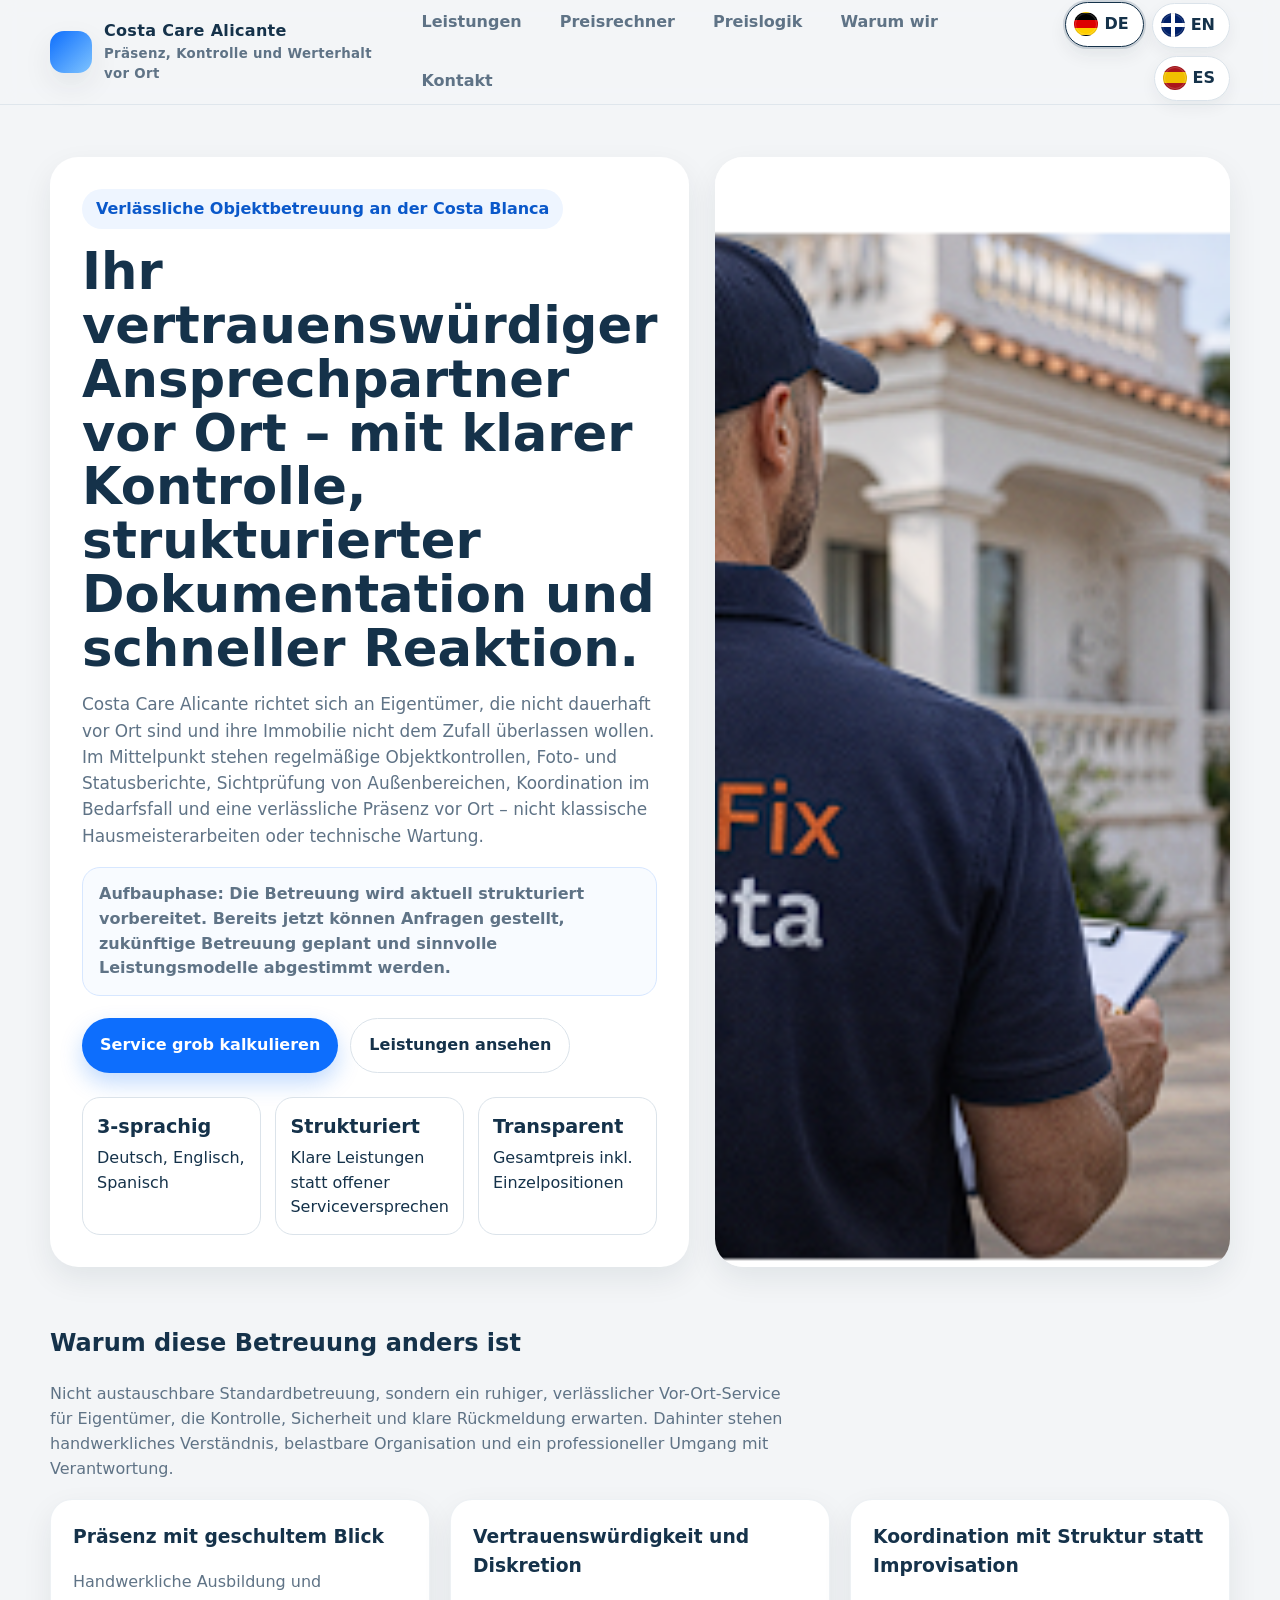
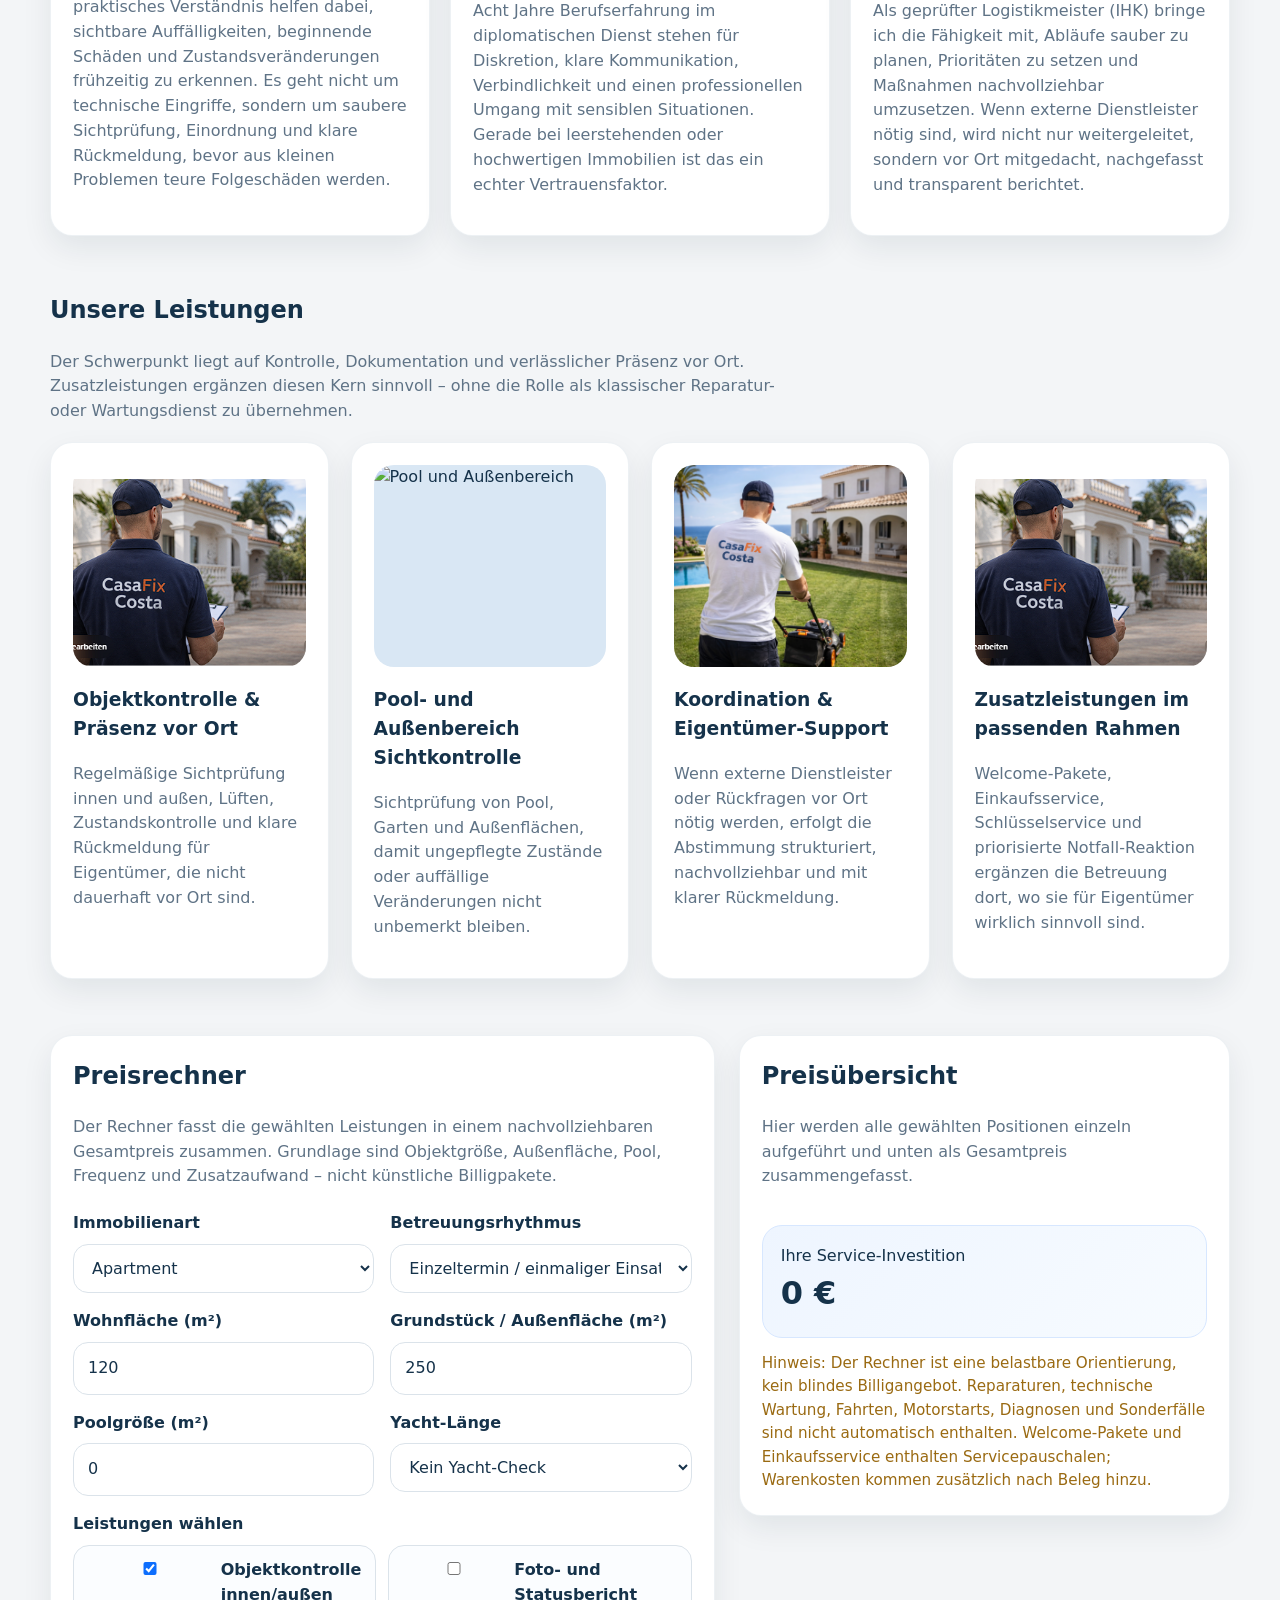
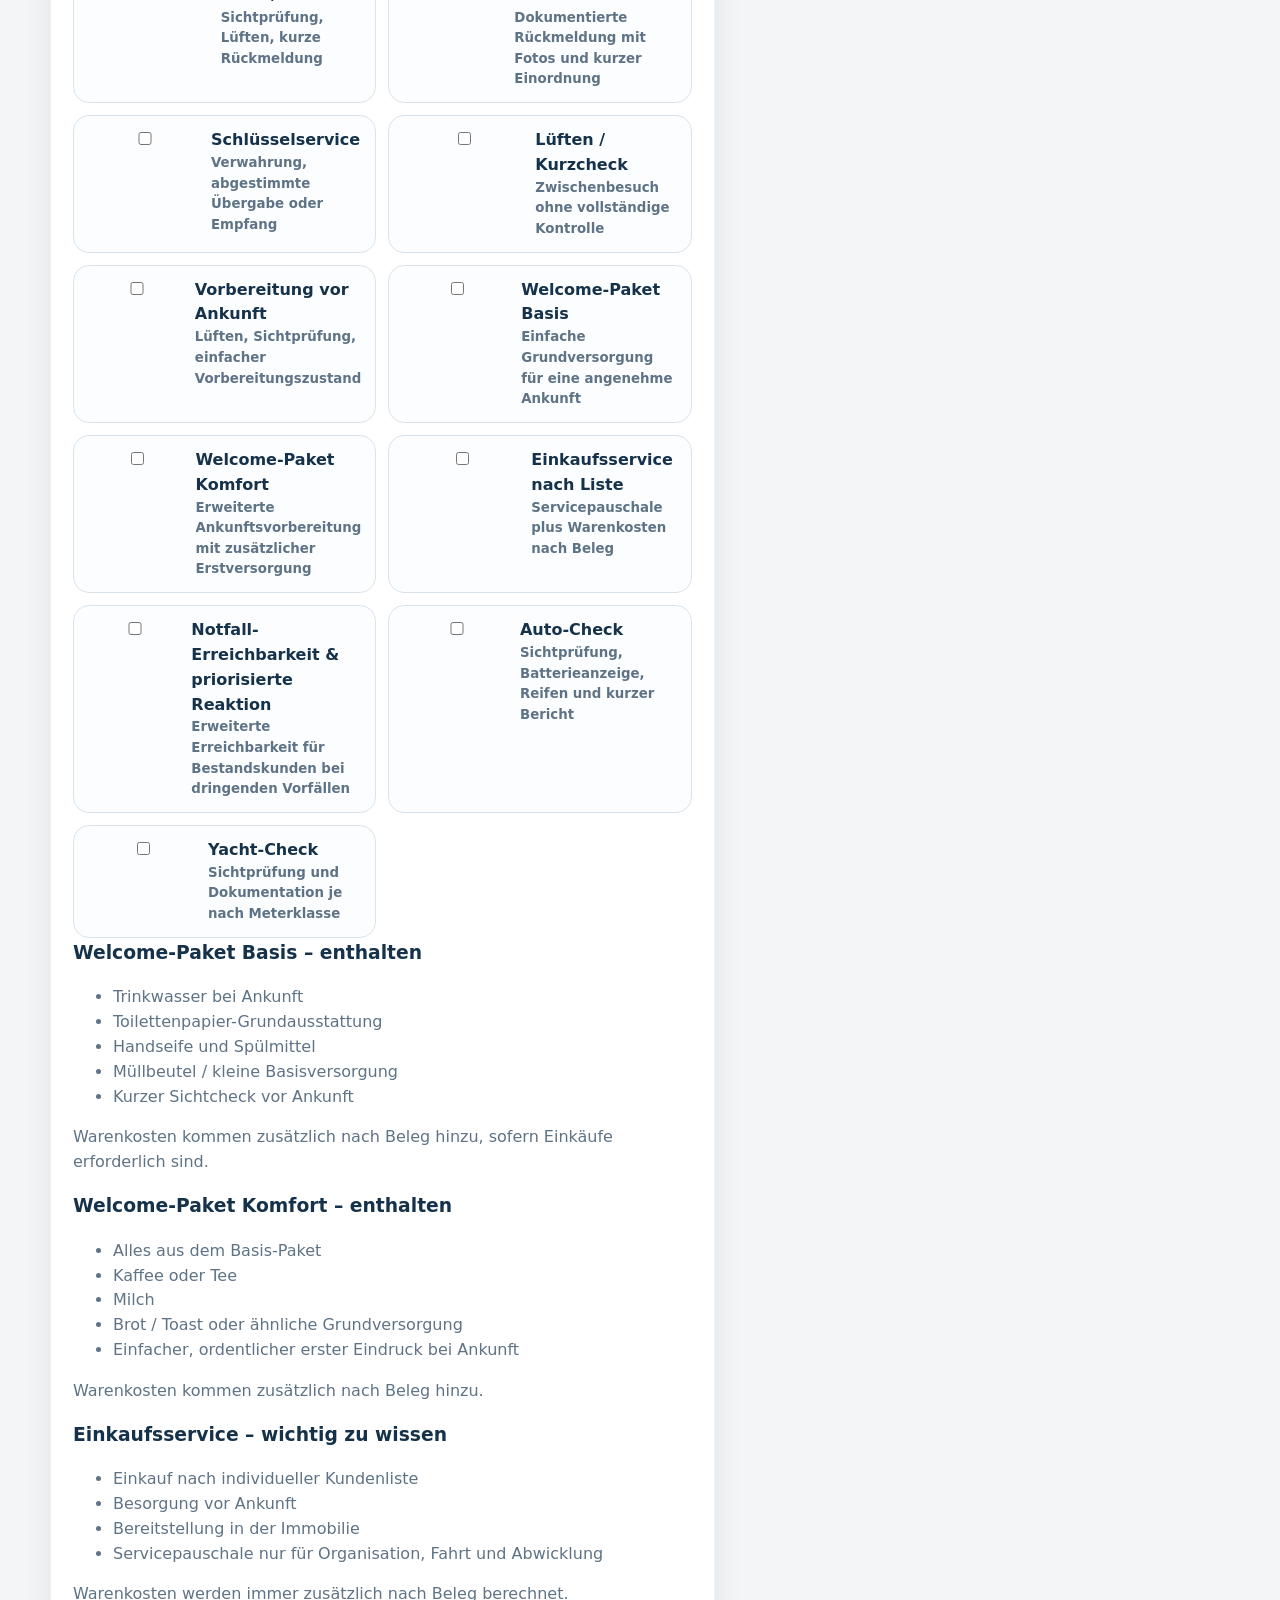
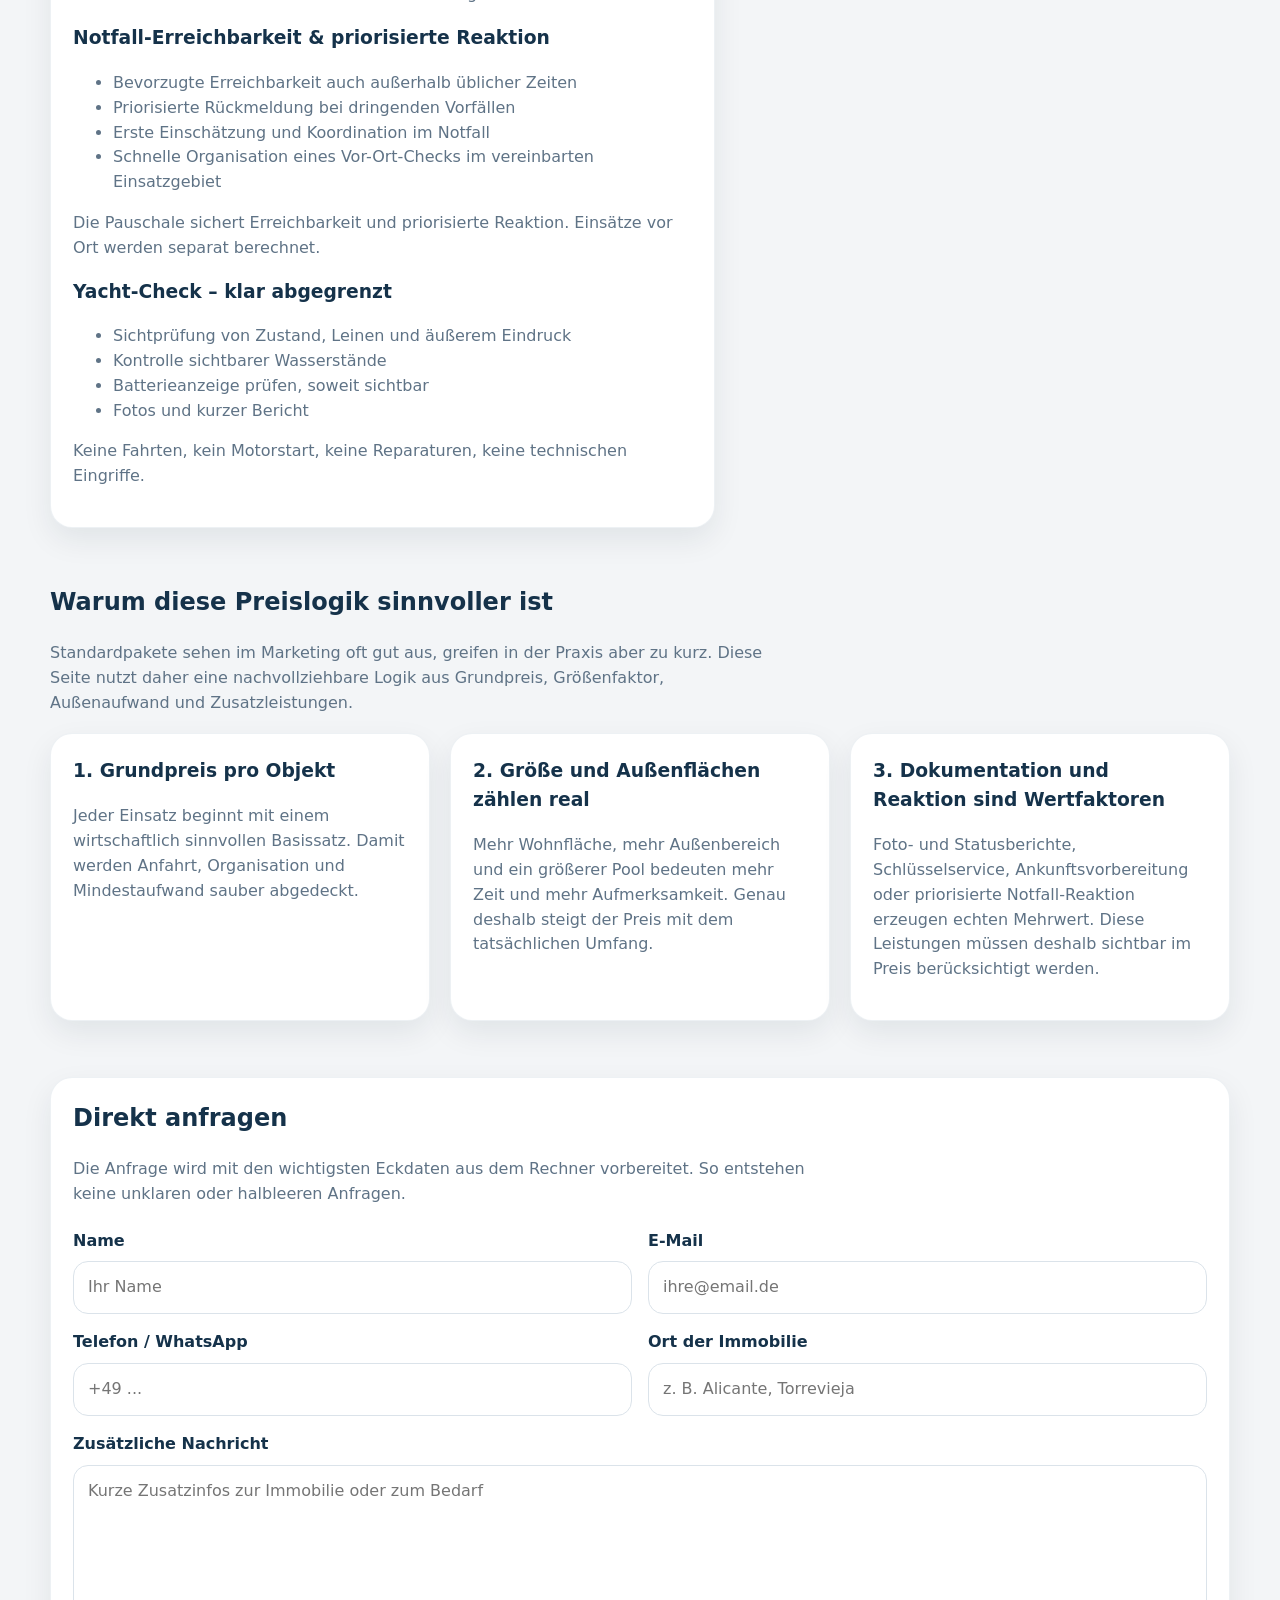
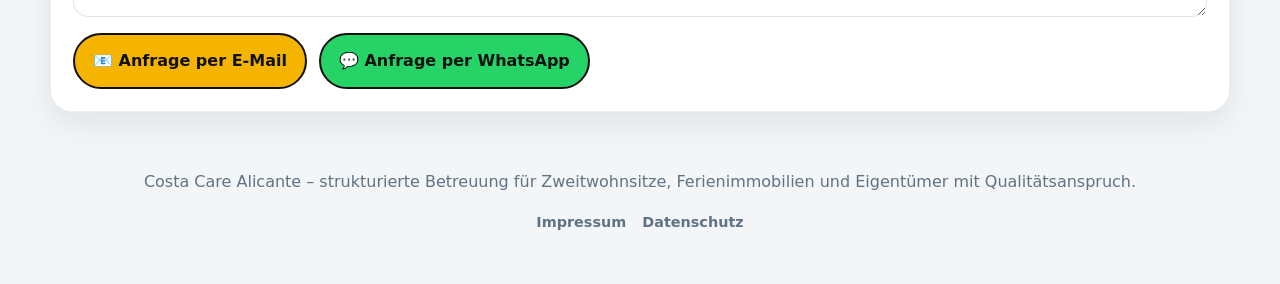
==== commit 7b273420: "Update index.html" ====
--- a/index.html
+++ b/index.html
@@ -6,7 +6,7 @@
   <title>Costa Care Alicante</title>
   <meta
     name="description"
-    content="Costa Care Alicante – verlässliche Objektkontrolle, Dokumentation, Koordination und Property Care für Eigentümer an der Costa Blanca. Strukturierte Betreuung vor Ort mit klaren Leistungen und transparenter Preislogik."
+    content="Costa Care Alicante – strukturierte Objektkontrolle, dokumentierte Betreuung, Koordination und Premium Property Care für Eigentümer an der Costa Blanca."
   />
   <link rel="stylesheet" href="styles.css" />
 </head>
@@ -23,7 +23,7 @@
 
       <nav class="nav-links">
         <a href="#services" data-i18n="navServices">Leistungen</a>
-        <a href="#calculator" data-i18n="navCalc">Preisrechner</a>
+        <a href="#calculator" data-i18n="navCalc">Rechner</a>
         <a href="#pricing" data-i18n="navPricing">Preislogik</a>
         <a href="#about" data-i18n="navWhy">Warum wir</a>
         <a href="#contact" data-i18n="navContact">Kontakt</a>
@@ -44,7 +44,7 @@
           <div class="eyebrow" data-i18n="eyebrow">Verlässliche Objektbetreuung an der Costa Blanca</div>
           <h1 data-i18n="heroTitle">Ihr vertrauenswürdiger Ansprechpartner vor Ort – mit klarer Kontrolle, strukturierter Dokumentation und schneller Reaktion.</h1>
           <p class="lead" data-i18n="heroText">
-            Costa Care Alicante richtet sich an Eigentümer, die nicht dauerhaft vor Ort sind und ihre Immobilie nicht dem Zufall überlassen wollen. Im Mittelpunkt stehen regelmäßige Objektkontrollen, Foto- und Statusberichte, Sichtprüfung von Außenbereichen, Koordination im Bedarfsfall und eine verlässliche Präsenz vor Ort – nicht klassische Hausmeisterarbeiten oder technische Wartung.
+            Costa Care Alicante richtet sich an Eigentümer, die nicht dauerhaft vor Ort sind und ihre Immobilie nicht dem Zufall überlassen wollen. Im Mittelpunkt stehen regelmäßige Objektkontrollen, Foto- und Statusberichte, Sichtprüfung von Außenbereichen, Koordination im Bedarfsfall und eine verlässliche Präsenz vor Ort.
           </p>
 
           <div class="launch-note" data-i18n="launchNote">
@@ -62,12 +62,12 @@
               <span data-i18n="stat1Label">Deutsch, Englisch, Spanisch</span>
             </div>
             <div class="stat">
-              <strong data-i18n="stat2Value">Strukturiert</strong>
-              <span data-i18n="stat2Label">Klare Leistungen statt offener Serviceversprechen</span>
+              <strong data-i18n="stat2Value">Premium</strong>
+              <span data-i18n="stat2Label">Klare Leistungen statt Billigservice</span>
             </div>
             <div class="stat">
               <strong data-i18n="stat3Value">Transparent</strong>
-              <span data-i18n="stat3Label">Gesamtpreis inkl. Einzelpositionen</span>
+              <span data-i18n="stat3Label">Nachvollziehbare Preislogik mit Einzelpositionen</span>
             </div>
           </div>
         </div>
@@ -97,7 +97,7 @@
           <div class="pricing-box">
             <h3 data-i18n="aboutBox1Title">Präsenz mit geschultem Blick</h3>
             <p data-i18n="aboutBox1Text">
-              Handwerkliche Ausbildung und praktisches Verständnis helfen dabei, sichtbare Auffälligkeiten, beginnende Schäden und Zustandsveränderungen frühzeitig zu erkennen. Es geht nicht um technische Eingriffe, sondern um saubere Sichtprüfung, Einordnung und klare Rückmeldung, bevor aus kleinen Problemen teure Folgeschäden werden.
+              Handwerkliche Ausbildung und praktisches Verständnis helfen dabei, sichtbare Auffälligkeiten, beginnende Schäden und Zustandsveränderungen frühzeitig zu erkennen. Es geht nicht um technische Eingriffe, sondern um saubere Sichtprüfung, Einordnung und klare Rückmeldung.
             </p>
           </div>
           <div class="pricing-box">
@@ -111,80 +111,6 @@
             <p data-i18n="aboutBox3Text">
               Als geprüfter Logistikmeister (IHK) bringe ich die Fähigkeit mit, Abläufe sauber zu planen, Prioritäten zu setzen und Maßnahmen nachvollziehbar umzusetzen. Wenn externe Dienstleister nötig sind, wird nicht nur weitergeleitet, sondern vor Ort mitgedacht, nachgefasst und transparent berichtet.
             </p>
-          </div>
-        </div>
-      </div>
-    </section>
-
-    <section id="risks">
-      <div class="container">
-        <div class="section-head">
-          <div>
-            <h2 data-i18n="riskTitle">Was ohne laufende Betreuung schnell passiert</h2>
-            <p data-i18n="riskText">
-              Viele Probleme beginnen klein. Kritisch oder teuer werden sie oft erst dann, wenn über Wochen oder Monate niemand hinsieht, niemand dokumentiert und niemand vor Ort sichtbar Verantwortung übernimmt.
-            </p>
-          </div>
-        </div>
-
-        <div class="pricing-grid">
-          <div class="pricing-box">
-            <h3 data-i18n="riskBox1Title">Feuchtigkeit, Standschäden und ungeklärte Mängel</h3>
-            <p data-i18n="riskBox1Text">
-              Geschlossene Immobilien entwickeln schneller Gerüche, Feuchtigkeit oder unbemerkte Wasserschäden. Je später reagiert wird, desto höher werden Aufwand und Kosten. Ohne laufende Kontrolle bleibt oft sogar unklar, wann ein Problem überhaupt begonnen hat.
-            </p>
-          </div>
-          <div class="pricing-box">
-            <h3 data-i18n="riskBox2Title">Ungepflegte Außenbereiche senden das falsche Signal</h3>
-            <p data-i18n="riskBox2Text">
-              Ein sichtbar gepflegtes Objekt wirkt betreut, bewohnt und unter Beobachtung. Vernachlässigte Außenflächen, stehende Verschmutzungen oder ein ungepflegter Pool signalisieren dagegen schnell Abwesenheit. Genau das möchten viele Eigentümer vermeiden.
-            </p>
-          </div>
-          <div class="pricing-box">
-            <h3 data-i18n="riskBox3Title">Im Ernstfall fehlt vor Ort die Übersicht</h3>
-            <p data-i18n="riskBox3Text">
-              Wenn Eigentümer nicht vor Ort sind, fehlt oft ein verlässlicher Ansprechpartner. Genau dann entstehen Verzögerungen, Missverständnisse und unnötige Mehrkosten. Laufende Betreuung bedeutet deshalb nicht nur Kontrolle, sondern vor allem Präsenz, Übersicht und schnelle Reaktion.
-            </p>
-          </div>
-        </div>
-      </div>
-    </section>
-
-    <section id="trust">
-      <div class="container calculator-wrap">
-        <div class="card">
-          <h2 data-i18n="trustTitle">So sieht eine professionelle Rückmeldung aus</h2>
-          <p class="muted" data-i18n="trustText">
-            Keine diffuse Aussage wie „alles okay“. Eigentümer bekommen eine knappe, klare und nachvollziehbare Rückmeldung zum Objektzustand.
-          </p>
-          <div class="details open force-open">
-            <ul>
-              <li data-i18n="trustBullet1">Kontrolltermin durchgeführt und Immobilie innen sowie außen geprüft</li>
-              <li data-i18n="trustBullet2">Fotos oder kurzes Video vom aktuellen Zustand</li>
-              <li data-i18n="trustBullet3">Hinweis auf sichtbare Auffälligkeiten, Priorität und empfohlene nächste Schritte</li>
-              <li data-i18n="trustBullet4">Rückmeldung nach erledigter Koordination mit externen Dienstleistern</li>
-            </ul>
-          </div>
-        </div>
-
-        <div class="card">
-          <h2 data-i18n="entryPriceTitle">Orientierung für den Einstieg</h2>
-          <p class="muted" data-i18n="entryPriceText">
-            Wer eine verlässliche Betreuung sucht, sollte von Anfang an einen realistischen Preisrahmen sehen. Das wirkt seriöser als unklare Kontaktformulare ohne Einordnung.
-          </p>
-          <div class="total-box">
-            <div class="mini-row">
-              <span data-i18n="entryPriceLabel1">Laufende Betreuung</span>
-              <span data-i18n="entryPriceValue1">ab 100 € / Monat</span>
-            </div>
-            <div class="mini-row">
-              <span data-i18n="entryPriceLabel2">Objektkontrolle vor Ort</span>
-              <span data-i18n="entryPriceValue2">ab 45 € / Einsatz</span>
-            </div>
-            <div class="mini-row">
-              <span data-i18n="entryPriceLabel3">Zusatzleistungen</span>
-              <span data-i18n="entryPriceValue3">nach Umfang und Aufwand</span>
-            </div>
           </div>
         </div>
       </div>
@@ -196,70 +122,34 @@
           <div>
             <h2 data-i18n="servicesTitle">Unsere Leistungen</h2>
             <p data-i18n="servicesText">
-              Der Schwerpunkt liegt auf Kontrolle, Dokumentation und verlässlicher Präsenz vor Ort. Zusatzleistungen ergänzen diesen Kern sinnvoll – ohne die Rolle als klassischer Reparatur- oder Wartungsdienst zu übernehmen.
+              Der Schwerpunkt liegt auf Kontrolle, Dokumentation und verlässlicher Präsenz vor Ort. Zusatzleistungen ergänzen diesen Kern sinnvoll – ohne daraus einen unscharfen Allround-Service zu machen.
             </p>
           </div>
         </div>
 
         <div class="services-grid">
           <article class="service-card">
-            <img class="thumb" src="hero.jpg" alt="Objektkontrolle an der Costa Blanca" onerror="this.onerror=null;this.src='https://images.unsplash.com/photo-1560185007-cde436f6a4d0?auto=format&fit=crop&w=1200&q=80';" />
+            <img class="thumb" src="hero.jpg" alt="Objektkontrolle" onerror="this.onerror=null;this.src='https://images.unsplash.com/photo-1560185007-cde436f6a4d0?auto=format&fit=crop&w=1200&q=80';" />
             <h3 data-i18n="inspectionTitle">Objektkontrolle & Präsenz vor Ort</h3>
             <p data-i18n="inspectionText">Regelmäßige Sichtprüfung innen und außen, Lüften, Zustandskontrolle und klare Rückmeldung für Eigentümer, die nicht dauerhaft vor Ort sind.</p>
-            <button class="detail-toggle" data-target="inspection-details" data-i18n="detailsBtnOpen">Details anzeigen</button>
-            <div class="details" id="inspection-details">
-              <ul>
-                <li data-i18n="inspectionDetail1">Sichtprüfung zugänglicher Innen- und Außenbereiche</li>
-                <li data-i18n="inspectionDetail2">Lüften der Immobilie und allgemeiner Zustandscheck</li>
-                <li data-i18n="inspectionDetail3">Foto- und Statusrückmeldung bei Bedarf</li>
-                <li data-i18n="inspectionDetail4">Früherkennung sichtbarer Auffälligkeiten ohne technische Diagnose</li>
-              </ul>
-            </div>
           </article>
 
           <article class="service-card">
             <img class="thumb" src="Pool.jpg" alt="Pool und Außenbereich" onerror="this.onerror=null;this.src='https://images.unsplash.com/photo-1575429198097-0414ec08e8cd?auto=format&fit=crop&w=1200&q=80';" />
             <h3 data-i18n="outsideTitle">Pool- und Außenbereich Sichtkontrolle</h3>
             <p data-i18n="outsideText">Sichtprüfung von Pool, Garten und Außenflächen, damit ungepflegte Zustände oder auffällige Veränderungen nicht unbemerkt bleiben.</p>
-            <button class="detail-toggle" data-target="outside-details" data-i18n="detailsBtnOpen">Details anzeigen</button>
-            <div class="details" id="outside-details">
-              <ul>
-                <li data-i18n="outsideDetail1">Sichtkontrolle von Poolzustand und sichtbarer Wasserlinie</li>
-                <li data-i18n="outsideDetail2">Überblick über Garten, Terrasse und Außenwirkung</li>
-                <li data-i18n="outsideDetail3">Hinweis auf sichtbare Verschmutzungen oder Auffälligkeiten</li>
-                <li data-i18n="outsideDetail4">Keine technische Wartung, keine Reparatur und keine Poolinstandsetzung</li>
-              </ul>
-            </div>
           </article>
 
           <article class="service-card">
-            <img class="thumb" src="work.jpg" alt="Koordination und praktische Unterstützung" onerror="this.onerror=null;this.src='https://images.unsplash.com/photo-1500382017468-9049fed747ef?auto=format&fit=crop&w=1200&q=80';" />
+            <img class="thumb" src="work.jpg" alt="Koordination und Support" onerror="this.onerror=null;this.src='https://images.unsplash.com/photo-1500382017468-9049fed747ef?auto=format&fit=crop&w=1200&q=80';" />
             <h3 data-i18n="coordinationTitle">Koordination & Eigentümer-Support</h3>
             <p data-i18n="coordinationText">Wenn externe Dienstleister oder Rückfragen vor Ort nötig werden, erfolgt die Abstimmung strukturiert, nachvollziehbar und mit klarer Rückmeldung.</p>
-            <button class="detail-toggle" data-target="coordination-details" data-i18n="detailsBtnOpen">Details anzeigen</button>
-            <div class="details" id="coordination-details">
-              <ul>
-                <li data-i18n="coordinationDetail1">Ansprechpartner vor Ort für Eigentümer und externe Dienstleister</li>
-                <li data-i18n="coordinationDetail2">Nachkontrolle und Rückmeldung nach abgestimmten Maßnahmen</li>
-                <li data-i18n="coordinationDetail3">Vorbereitung vor Ankunft von Eigentümern oder Gästen</li>
-                <li data-i18n="coordinationDetail4">Klare Kommunikation statt unübersichtlicher Weiterleitung</li>
-              </ul>
-            </div>
           </article>
 
           <article class="service-card">
-            <img class="thumb" src="hero.jpg" alt="Zusatzleistungen für Eigentümer" onerror="this.onerror=null;this.src='https://images.unsplash.com/photo-1504754524776-8f4f37790ca0?auto=format&fit=crop&w=1200&q=80';" />
+            <img class="thumb" src="hero.jpg" alt="Zusatzleistungen" onerror="this.onerror=null;this.src='https://images.unsplash.com/photo-1504754524776-8f4f37790ca0?auto=format&fit=crop&w=1200&q=80';" />
             <h3 data-i18n="extrasTitle">Zusatzleistungen im passenden Rahmen</h3>
-            <p data-i18n="extrasText">Welcome-Pakete, Einkaufsservice, Schlüsselservice und priorisierte Notfall-Reaktion ergänzen die Betreuung dort, wo sie für Eigentümer wirklich sinnvoll sind.</p>
-            <button class="detail-toggle" data-target="extras-details" data-i18n="detailsBtnOpen">Details anzeigen</button>
-            <div class="details" id="extras-details">
-              <ul>
-                <li data-i18n="extrasDetail1">Welcome-Paket Basis oder Komfort</li>
-                <li data-i18n="extrasDetail2">Einkaufsservice nach Liste, Warenkosten separat</li>
-                <li data-i18n="extrasDetail3">Schlüsselservice und abgestimmte Übergaben</li>
-                <li data-i18n="extrasDetail4">Notfall-Reaktion im vereinbarten Rahmen für Bestandskunden</li>
-              </ul>
-            </div>
+            <p data-i18n="extrasText">Welcome-Pakete, Einkaufsservice, Schlüsselservice, Asset-Checks und priorisierte Reaktion ergänzen die Betreuung dort, wo sie für Eigentümer wirklich sinnvoll sind.</p>
           </article>
         </div>
       </div>
@@ -270,28 +160,29 @@
         <div class="card">
           <div class="section-head calc-head">
             <div>
-              <h2 data-i18n="calcTitle">Preisrechner</h2>
+              <h2 data-i18n="calcTitle">Service-Rechner</h2>
               <p data-i18n="calcText">
-                Der Rechner fasst die gewählten Leistungen in einem nachvollziehbaren Gesamtpreis zusammen. Grundlage sind Objektgröße, Außenfläche, Pool, Frequenz und Zusatzaufwand – nicht künstliche Billigpakete.
+                Die Kalkulation bildet dein Objekt, die Betreuungsfrequenz und alle gewählten Zusatzleistungen in einer nachvollziehbaren Premium-Logik ab. Einmalige Einsätze liegen bewusst höher als laufende Betreuung.
               </p>
             </div>
           </div>
 
           <div class="form-grid">
             <div class="field">
-              <label for="propertyType" data-i18n="fieldPropertyType">Immobilienart</label>
+              <label for="propertyType" data-i18n="fieldPropertyType">Objektkategorie</label>
               <select id="propertyType">
                 <option value="apartment">Apartment</option>
-                <option value="villa">Villa / Haus</option>
+                <option value="smallVilla">Kleine Villa</option>
+                <option value="largeVilla">Große Villa</option>
               </select>
             </div>
 
             <div class="field">
-              <label for="serviceFrequency" data-i18n="fieldFrequency">Betreuungsrhythmus</label>
+              <label for="serviceFrequency" data-i18n="fieldFrequency">Betreuungsmodell</label>
               <select id="serviceFrequency">
-                <option value="oneTime">Einzeltermin / einmaliger Einsatz</option>
-                <option value="monthly">Regelmäßige Betreuung: 1 Besuch pro Monat</option>
-                <option value="twiceMonthly">Regelmäßige Betreuung: 2 Besuche pro Monat</option>
+                <option value="oneTime">Einmaliger Einsatz</option>
+                <option value="monthly">Monatspaket – 1 Besuch pro Monat</option>
+                <option value="weekly">Monatspaket – 4 Besuche pro Monat</option>
               </select>
             </div>
 
@@ -307,113 +198,220 @@
 
             <div class="field">
               <label for="poolSize" data-i18n="fieldPoolSize">Poolgröße (m²)</label>
-              <input id="poolSize" type="number" min="0" step="1" value="24" />
+              <input id="poolSize" type="number" min="0" step="1" value="0" />
+            </div>
+
+            <div class="field">
+              <label for="yachtSize" data-i18n="fieldYachtSize">Yacht-Länge</label>
+              <select id="yachtSize">
+                <option value="none">Kein Yacht-Check</option>
+                <option value="upTo10">Bis 10 m</option>
+                <option value="tenTo15">10,1 bis 15 m</option>
+                <option value="fifteenTo20">15,1 bis 20 m</option>
+                <option value="over20">Über 20 m – auf Anfrage</option>
+              </select>
             </div>
 
             <div class="field full">
-              <label data-i18n="fieldServices">Leistungen wählen</label>
+              <label data-i18n="fieldServices">Leistungen auswählen</label>
               <div class="checks">
+
                 <label class="check">
                   <input type="checkbox" id="checkInspection" checked />
                   <span>
                     <strong data-i18n="serviceInspection">Objektkontrolle innen/außen</strong>
-                    <small data-i18n="serviceInspectionSub">Sichtprüfung, Lüften, kurze Rückmeldung</small>
-                  </span>
-                </label>
-
-                <label class="check">
-                  <input type="checkbox" id="checkOutside" checked />
-                  <span>
-                    <strong data-i18n="serviceOutside">Pool- und Außenbereich Sichtkontrolle</strong>
-                    <small data-i18n="serviceOutsideSub">Pool, Garten und Außenwirkung im Überblick</small>
-                  </span>
-                </label>
-
-                <label class="check">
+                    <small data-i18n="serviceInspectionSub">Sichtprüfung, Lüften, Zustandscheck vor Ort</small>
+                  </span>
+                </label>
+
+                <label class="check">
+                  <input type="checkbox" id="checkReport" />
+                  <span>
+                    <strong data-i18n="serviceReport">Foto- und Statusbericht</strong>
+                    <small data-i18n="serviceReportSub">Dokumentierte Rückmeldung mit Fotos und kurzer Einordnung</small>
+                  </span>
+                </label>
+
+                <label class="check">
+                  <input type="checkbox" id="checkKeys" />
+                  <span>
+                    <strong data-i18n="serviceKeys">Schlüsselservice</strong>
+                    <small data-i18n="serviceKeysSub">Verwahrung, abgestimmte Übergabe oder Empfang</small>
+                  </span>
+                </label>
+
+                <label class="check">
+                  <input type="checkbox" id="checkVentilation" />
+                  <span>
+                    <strong data-i18n="serviceVentilation">Lüften / Kurzcheck</strong>
+                    <small data-i18n="serviceVentilationSub">Zwischenbesuch ohne vollständige Kontrolle</small>
+                  </span>
+                </label>
+
+                <label class="check detail-check">
                   <input type="checkbox" id="checkArrival" />
                   <span>
                     <strong data-i18n="serviceArrival">Vorbereitung vor Ankunft</strong>
-                    <small data-i18n="serviceArrivalSub">Lüften, Sichtprüfung, einfacher Vorbereitungszustand</small>
-                  </span>
-                </label>
-
-                <label class="check">
-                  <input type="checkbox" id="checkReport" />
-                  <span>
-                    <strong data-i18n="extraReport">Foto- und Statusbericht</strong>
-                    <small data-i18n="extraReportSub">Mehr Dokumentation für Eigentümer</small>
-                  </span>
-                </label>
-
-                <label class="check">
-                  <input type="checkbox" id="checkKeys" />
-                  <span>
-                    <strong data-i18n="extraKeys">Schlüsselservice</strong>
-                    <small data-i18n="extraKeysSub">Verwahrung, Übergabe oder Empfang im vereinbarten Rahmen</small>
-                  </span>
-                </label>
-
-                <label class="check">
-                  <input type="checkbox" id="checkVentilation" />
-                  <span>
-                    <strong data-i18n="extraVentilation">Lüften / Kurzcheck</strong>
-                    <small data-i18n="extraVentilationSub">Zwischenbesuch ohne vollständige Objektkontrolle</small>
-                  </span>
-                </label>
-
-                <label class="check">
+                    <small data-i18n="serviceArrivalSub">Lüften, Sichtprüfung, einfacher vorbereiteter Zustand</small>
+                  </span>
+                </label>
+
+                <label class="check detail-check">
                   <input type="checkbox" id="checkWelcomeBasic" />
                   <span>
-                    <strong data-i18n="extraWelcomeBasic">Welcome-Paket Basis</strong>
-                    <small data-i18n="extraWelcomeBasicSub">Basisversorgung, Servicepauschale, Waren extra</small>
-                  </span>
-                </label>
-
-                <label class="check">
+                    <strong data-i18n="serviceWelcomeBasic">Welcome-Paket Basis</strong>
+                    <small data-i18n="serviceWelcomeBasicSub">Einfache Grundversorgung für eine angenehme Ankunft</small>
+                  </span>
+                </label>
+
+                <label class="check detail-check">
                   <input type="checkbox" id="checkWelcomeComfort" />
                   <span>
-                    <strong data-i18n="extraWelcomeComfort">Welcome-Paket Komfort</strong>
-                    <small data-i18n="extraWelcomeComfortSub">Erweiterte Ankunftsversorgung, Servicepauschale, Waren extra</small>
-                  </span>
-                </label>
-
-                <label class="check">
+                    <strong data-i18n="serviceWelcomeComfort">Welcome-Paket Komfort</strong>
+                    <small data-i18n="serviceWelcomeComfortSub">Erweiterte Ankunftsvorbereitung mit zusätzlicher Erstversorgung</small>
+                  </span>
+                </label>
+
+                <label class="check detail-check">
                   <input type="checkbox" id="checkShopping" />
                   <span>
-                    <strong data-i18n="extraShopping">Einkaufsservice nach Liste</strong>
-                    <small data-i18n="extraShoppingSub">Servicepauschale plus Warenkosten nach Beleg</small>
-                  </span>
-                </label>
-
-                <label class="check">
+                    <strong data-i18n="serviceShopping">Einkaufsservice nach Liste</strong>
+                    <small data-i18n="serviceShoppingSub">Servicepauschale plus Warenkosten nach Beleg</small>
+                  </span>
+                </label>
+
+                <label class="check detail-check">
                   <input type="checkbox" id="checkEmergency" />
                   <span>
-                    <strong data-i18n="extraEmergency">Notfall-Erreichbarkeit & Reaktion</strong>
-                    <small data-i18n="extraEmergencySub">Priorisierte Reaktion für Bestandskunden im vereinbarten Rahmen</small>
+                    <strong data-i18n="serviceEmergency">Notfall-Erreichbarkeit & priorisierte Reaktion</strong>
+                    <small data-i18n="serviceEmergencySub">Erweiterte Erreichbarkeit für Bestandskunden bei dringenden Vorfällen</small>
+                  </span>
+                </label>
+
+                <label class="check">
+                  <input type="checkbox" id="checkAuto" />
+                  <span>
+                    <strong data-i18n="serviceAuto">Auto-Check</strong>
+                    <small data-i18n="serviceAutoSub">Sichtprüfung, Batterieanzeige, Reifen und kurzer Bericht</small>
+                  </span>
+                </label>
+
+                <label class="check">
+                  <input type="checkbox" id="checkYacht" />
+                  <span>
+                    <strong data-i18n="serviceYacht">Yacht-Check</strong>
+                    <small data-i18n="serviceYachtSub">Sichtprüfung und Dokumentation je nach Meterklasse</small>
                   </span>
                 </label>
               </div>
             </div>
           </div>
-        </div>
-
-        <div class="card">
-          <h2 data-i18n="summaryTitle">Preisübersicht</h2>
+
+          <div class="detail-boxes">
+            <div class="detail-card">
+              <h3 data-i18n="detailWelcomeBasicTitle">Welcome-Paket Basis – enthalten</h3>
+              <ul>
+                <li data-i18n="detailWelcomeBasic1">Trinkwasser bei Ankunft</li>
+                <li data-i18n="detailWelcomeBasic2">Toilettenpapier-Grundausstattung</li>
+                <li data-i18n="detailWelcomeBasic3">Handseife und Spülmittel</li>
+                <li data-i18n="detailWelcomeBasic4">Müllbeutel / kleine Basisversorgung</li>
+                <li data-i18n="detailWelcomeBasic5">Kurzer Sichtcheck vor Ankunft</li>
+              </ul>
+              <p class="mini-note" data-i18n="detailWelcomeBasicNote">Warenkosten kommen zusätzlich nach Beleg hinzu, sofern Einkäufe erforderlich sind.</p>
+            </div>
+
+            <div class="detail-card">
+              <h3 data-i18n="detailWelcomeComfortTitle">Welcome-Paket Komfort – enthalten</h3>
+              <ul>
+                <li data-i18n="detailWelcomeComfort1">Alles aus dem Basis-Paket</li>
+                <li data-i18n="detailWelcomeComfort2">Kaffee oder Tee</li>
+                <li data-i18n="detailWelcomeComfort3">Milch</li>
+                <li data-i18n="detailWelcomeComfort4">Brot / Toast oder ähnliche Grundversorgung</li>
+                <li data-i18n="detailWelcomeComfort5">Einfacher, ordentlicher erster Eindruck bei Ankunft</li>
+              </ul>
+              <p class="mini-note" data-i18n="detailWelcomeComfortNote">Warenkosten kommen zusätzlich nach Beleg hinzu.</p>
+            </div>
+
+            <div class="detail-card">
+              <h3 data-i18n="detailShoppingTitle">Einkaufsservice – wichtig zu wissen</h3>
+              <ul>
+                <li data-i18n="detailShopping1">Einkauf nach individueller Kundenliste</li>
+                <li data-i18n="detailShopping2">Besorgung vor Ankunft</li>
+                <li data-i18n="detailShopping3">Bereitstellung in der Immobilie</li>
+                <li data-i18n="detailShopping4">Servicepauschale nur für Organisation, Fahrt und Abwicklung</li>
+              </ul>
+              <p class="mini-note" data-i18n="detailShoppingNote">Warenkosten werden immer zusätzlich nach Beleg berechnet.</p>
+            </div>
+
+            <div class="detail-card">
+              <h3 data-i18n="detailEmergencyTitle">Notfall-Erreichbarkeit & priorisierte Reaktion</h3>
+              <ul>
+                <li data-i18n="detailEmergency1">Bevorzugte Erreichbarkeit auch außerhalb üblicher Zeiten</li>
+                <li data-i18n="detailEmergency2">Priorisierte Rückmeldung bei dringenden Vorfällen</li>
+                <li data-i18n="detailEmergency3">Erste Einschätzung und Koordination im Notfall</li>
+                <li data-i18n="detailEmergency4">Schnelle Organisation eines Vor-Ort-Checks im vereinbarten Einsatzgebiet</li>
+              </ul>
+              <p class="mini-note" data-i18n="detailEmergencyNote">Die Pauschale sichert Erreichbarkeit und priorisierte Reaktion. Einsätze vor Ort werden separat berechnet.</p>
+            </div>
+
+            <div class="detail-card">
+              <h3 data-i18n="detailYachtTitle">Yacht-Check – klar abgegrenzt</h3>
+              <ul>
+                <li data-i18n="detailYacht1">Sichtprüfung von Zustand, Leinen und äußerem Eindruck</li>
+                <li data-i18n="detailYacht2">Kontrolle sichtbarer Wasserstände</li>
+                <li data-i18n="detailYacht3">Batterieanzeige prüfen, soweit sichtbar</li>
+                <li data-i18n="detailYacht4">Fotos und kurzer Bericht</li>
+              </ul>
+              <p class="mini-note" data-i18n="detailYachtNote">Keine Fahrten, kein Motorstart, keine Reparaturen, keine technischen Eingriffe.</p>
+            </div>
+          </div>
+        </div>
+
+        <div class="card summary-card">
+          <h2 data-i18n="summaryTitle">Ihre individuelle Kalkulation</h2>
           <p class="muted" data-i18n="summaryText">
-            Hier werden alle gewählten Positionen einzeln aufgeführt und unten als Gesamtpreis zusammengefasst.
+            Alle gewählten Positionen werden einzeln aufgeführt. Der Rechner bildet bewusst eine Premium-Struktur ab und nicht die Logik eines Billigservices.
           </p>
 
           <div id="summaryList" class="summary-list"></div>
 
           <div class="total-box">
+            <div class="summary-label" id="summaryLabel" data-i18n="investmentLabelSingle">Ihre Service-Investition</div>
             <div class="grand-total">
-              <span data-i18n="grandTotalLabel">Gesamtpreis</span>
               <span id="grandTotal">0 €</span>
             </div>
           </div>
 
           <div class="note" data-i18n="pricingNote">
-            Hinweis: Der Rechner ist eine belastbare Orientierung, kein blindes Billigangebot. Reparaturen, technische Wartung, Fahrten, Motorstarts, Diagnosen und Sonderfälle sind nicht automatisch enthalten. Welcome-Pakete und Einkaufsservice enthalten Servicepauschalen; Warenkosten kommen zusätzlich nach Beleg hinzu.
+            Hinweis: Einmalige Einsätze liegen preislich höher, da Planung, Anfahrt und Einsatz nicht über ein laufendes Betreuungsverhältnis verteilt werden können. Regelmäßige Betreuung bietet eine wirtschaftlichere Struktur pro Besuch und zugleich mehr Kontinuität und Sicherheit.
+          </div>
+        </div>
+      </div>
+    </section>
+
+    <section id="pricing">
+      <div class="container">
+        <div class="section-head">
+          <div>
+            <h2 data-i18n="logicTitle">Warum diese Preislogik sinnvoller ist</h2>
+            <p data-i18n="logicText">
+              Statt Billigpaketen oder unklaren Sammelpreisen bildet diese Seite eine nachvollziehbare Premium-Logik ab: Objektgröße, Besuchsfrequenz, Dokumentation, Zusatzleistungen und Asset-Checks werden sauber berücksichtigt.
+            </p>
+          </div>
+        </div>
+
+        <div class="pricing-grid">
+          <div class="pricing-box">
+            <h3 data-i18n="logicBox1Title">1. Einmalige Einsätze sind bewusst teurer</h3>
+            <p data-i18n="logicBox1Text">Einzeleinsätze bedeuten volle Anfahrt, volle Organisation und keine Planbarkeit. Deshalb liegen sie immer über dem Preis pro Besuch eines laufenden Betreuungspakets.</p>
+          </div>
+          <div class="pricing-box">
+            <h3 data-i18n="logicBox2Title">2. Laufende Betreuung wird wirtschaftlicher</h3>
+            <p data-i18n="logicBox2Text">Monatliche oder wöchentliche Betreuung bietet dir als Eigentümer eine bessere Preisstruktur pro Besuch, mehr Kontinuität und mehr Sicherheit im Alltag.</p>
+          </div>
+          <div class="pricing-box">
+            <h3 data-i18n="logicBox3Title">3. Premium-Leistung braucht klare Marge</h3>
+            <p data-i18n="logicBox3Text">Dokumentation, Koordination, Erreichbarkeit, Welcome-Leistungen und Asset-Checks sind echte Wertfaktoren. Sie müssen deshalb sichtbar und sauber bepreist sein.</p>
           </div>
         </div>
       </div>
@@ -426,7 +424,7 @@
             <div>
               <h2 data-i18n="contactTitle">Direkt anfragen</h2>
               <p data-i18n="contactText">
-                Die Anfrage wird mit den wichtigsten Eckdaten aus dem Rechner vorbereitet. So entstehen keine unklaren oder halbleeren Anfragen.
+                Die Anfrage wird mit den wichtigsten Eckdaten aus dem Rechner vorbereitet, damit keine halbleeren oder unklaren Anfragen entstehen.
               </p>
             </div>
           </div>
@@ -461,34 +459,6 @@
           <div class="contact-actions">
             <a id="emailButton" class="btn btn-email" href="#">📧 Anfrage per E-Mail</a>
             <a id="whatsappButton" class="btn btn-whatsapp" href="#" target="_blank" rel="noopener noreferrer">💬 Anfrage per WhatsApp</a>
-          </div>
-        </div>
-      </div>
-    </section>
-
-    <section id="pricing">
-      <div class="container">
-        <div class="section-head">
-          <div>
-            <h2 data-i18n="logicTitle">Warum diese Preislogik sinnvoller ist</h2>
-            <p data-i18n="logicText">
-              Standardpakete sehen im Marketing oft gut aus, greifen in der Praxis aber zu kurz. Diese Seite nutzt daher eine nachvollziehbare Logik aus Grundpreis, Größenfaktor, Außenaufwand und Zusatzleistungen.
-            </p>
-          </div>
-        </div>
-
-        <div class="pricing-grid">
-          <div class="pricing-box">
-            <h3 data-i18n="logicBox1Title">1. Grundpreis pro Objekt</h3>
-            <p data-i18n="logicBox1Text">Jeder Einsatz beginnt mit einem wirtschaftlich sinnvollen Basissatz. Damit werden Anfahrt, Organisation und Mindestaufwand sauber abgedeckt.</p>
-          </div>
-          <div class="pricing-box">
-            <h3 data-i18n="logicBox2Title">2. Größe und Außenflächen zählen real</h3>
-            <p data-i18n="logicBox2Text">Mehr Wohnfläche, mehr Außenbereich und ein größerer Pool bedeuten mehr Zeit und mehr Aufmerksamkeit. Genau deshalb steigt der Preis mit dem tatsächlichen Umfang.</p>
-          </div>
-          <div class="pricing-box">
-            <h3 data-i18n="logicBox3Title">3. Dokumentation und Reaktion sind Wertfaktoren</h3>
-            <p data-i18n="logicBox3Text">Foto- und Statusberichte, Schlüsselservice, Ankunftsvorbereitung oder priorisierte Notfall-Reaktion erzeugen echten Mehrwert. Diese Leistungen müssen deshalb sichtbar im Preis berücksichtigt werden.</p>
           </div>
         </div>
       </div>
--- a/styles.css
+++ b/styles.css
@@ -7,7 +7,8 @@
   --accent: #0d6efd;
   --accent-dark: #0a58ca;
   --soft: #eef5ff;
-  --warning: #b7791f;
+  --warning: #9a6a12;
+  --success: #25d366;
   --shadow: 0 12px 30px rgba(16, 35, 52, 0.08);
   --radius: 22px;
   --container: 1180px;
@@ -64,9 +65,13 @@
   border-radius: 14px;
   background: linear-gradient(135deg, #0d6efd, #7fc4ff);
   box-shadow: var(--shadow);
-}
-
-.brand-sub { color: var(--muted); }
+  flex-shrink: 0;
+}
+
+.brand-sub {
+  color: var(--muted);
+  display: block;
+}
 
 .nav-links {
   display: flex;
@@ -80,6 +85,7 @@
   font-weight: 600;
   padding: 10px 12px;
   border-radius: 12px;
+  transition: 0.2s ease;
 }
 
 .nav-links a:hover {
@@ -192,6 +198,16 @@
   margin-bottom: 16px;
 }
 
+.launch-note {
+  margin-top: 18px;
+  padding: 14px 16px;
+  border-radius: 18px;
+  background: #f8fbff;
+  border: 1px solid #d7e7ff;
+  color: var(--muted);
+  font-weight: 600;
+}
+
 h1, h2, h3, h4, p { margin-top: 0; }
 
 h1 {
@@ -228,6 +244,10 @@
   gap: 8px;
 }
 
+.btn:hover {
+  transform: translateY(-1px);
+}
+
 .btn-primary {
   background: var(--accent);
   color: #fff;
@@ -251,7 +271,7 @@
 }
 
 .btn-whatsapp {
-  background: #25d366;
+  background: var(--success);
   color: #111;
   border: 2px solid #111;
 }
@@ -272,7 +292,7 @@
 
 .stat strong {
   display: block;
-  font-size: 1.25rem;
+  font-size: 1.2rem;
   margin-bottom: 4px;
 }
 
@@ -288,7 +308,7 @@
 
 .section-head p {
   color: var(--muted);
-  max-width: 70ch;
+  max-width: 72ch;
   margin-bottom: 0;
 }
 
@@ -311,11 +331,6 @@
   border-radius: var(--radius);
   box-shadow: var(--shadow);
   border: 1px solid rgba(219, 227, 234, 0.5);
-}
-
-.service-card,
-.pricing-box,
-.card {
   padding: 22px;
 }
 
@@ -330,7 +345,9 @@
 
 .service-card p,
 .pricing-box p,
-.pricing-box li {
+.pricing-box li,
+.card p,
+.card li {
   color: var(--muted);
 }
 
@@ -347,6 +364,7 @@
   cursor: pointer;
   text-align: left;
   margin-top: 10px;
+  transition: 0.2s ease;
 }
 
 .detail-toggle:hover { border-color: #b8c8d8; }
@@ -361,7 +379,11 @@
 }
 
 .details.open { display: block; }
-.details ul { margin: 0; padding-left: 18px; color: var(--muted); }
+.details ul {
+  margin: 0;
+  padding-left: 18px;
+  color: var(--muted);
+}
 .force-open { display: block !important; }
 
 .calculator-wrap {
@@ -425,8 +447,15 @@
   background: #fbfdff;
 }
 
-.check input { margin-top: 4px; }
-.check small { display: block; color: var(--muted); }
+.check input {
+  margin-top: 4px;
+  accent-color: var(--accent);
+}
+
+.check small {
+  display: block;
+  color: var(--muted);
+}
 
 .summary-list {
   display: grid;
@@ -500,6 +529,10 @@
   flex-wrap: wrap;
 }
 
+.footer-links a {
+  font-weight: 700;
+}
+
 @media (max-width: 1180px) {
   .services-grid {
     grid-template-columns: repeat(2, 1fr);
@@ -529,4 +562,9 @@
     align-items: start;
     flex-direction: column;
   }
-}
+
+  .hero-panel,
+  .hero-panel img {
+    min-height: 320px;
+  }
+}
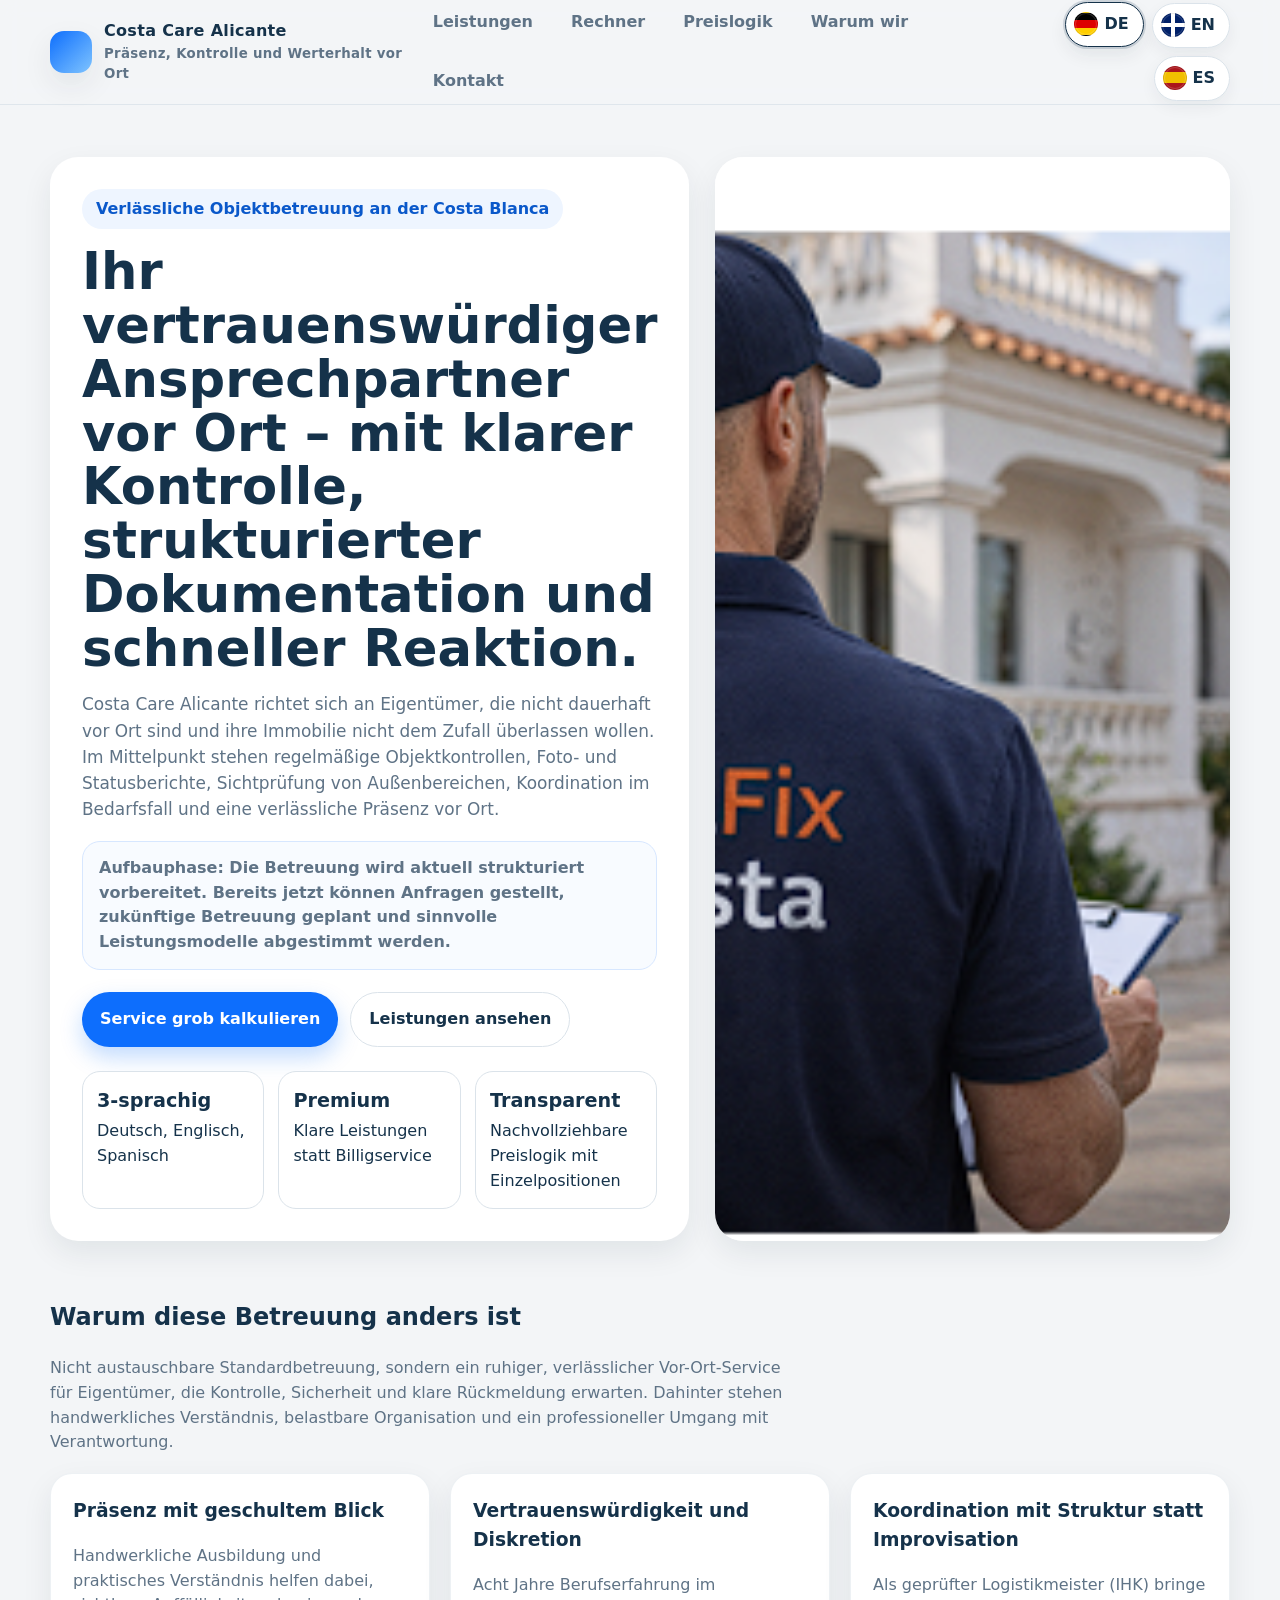
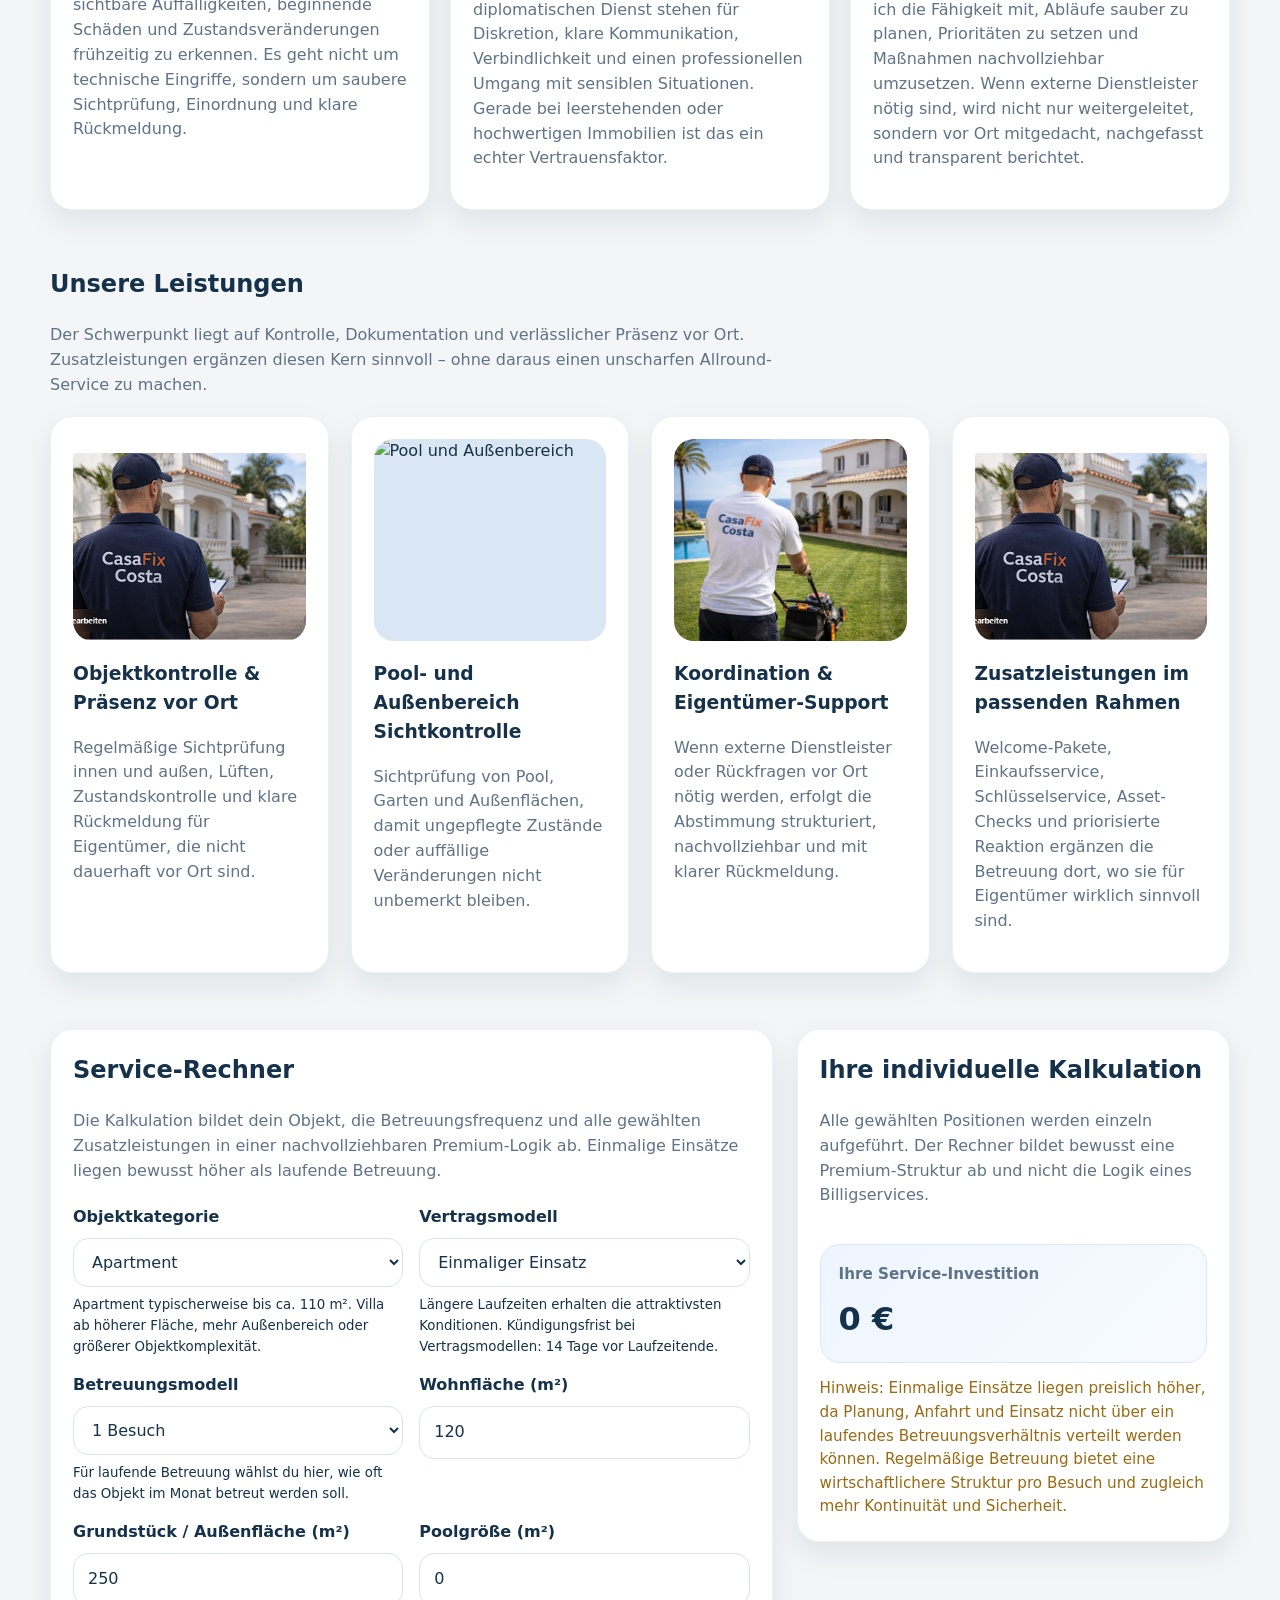
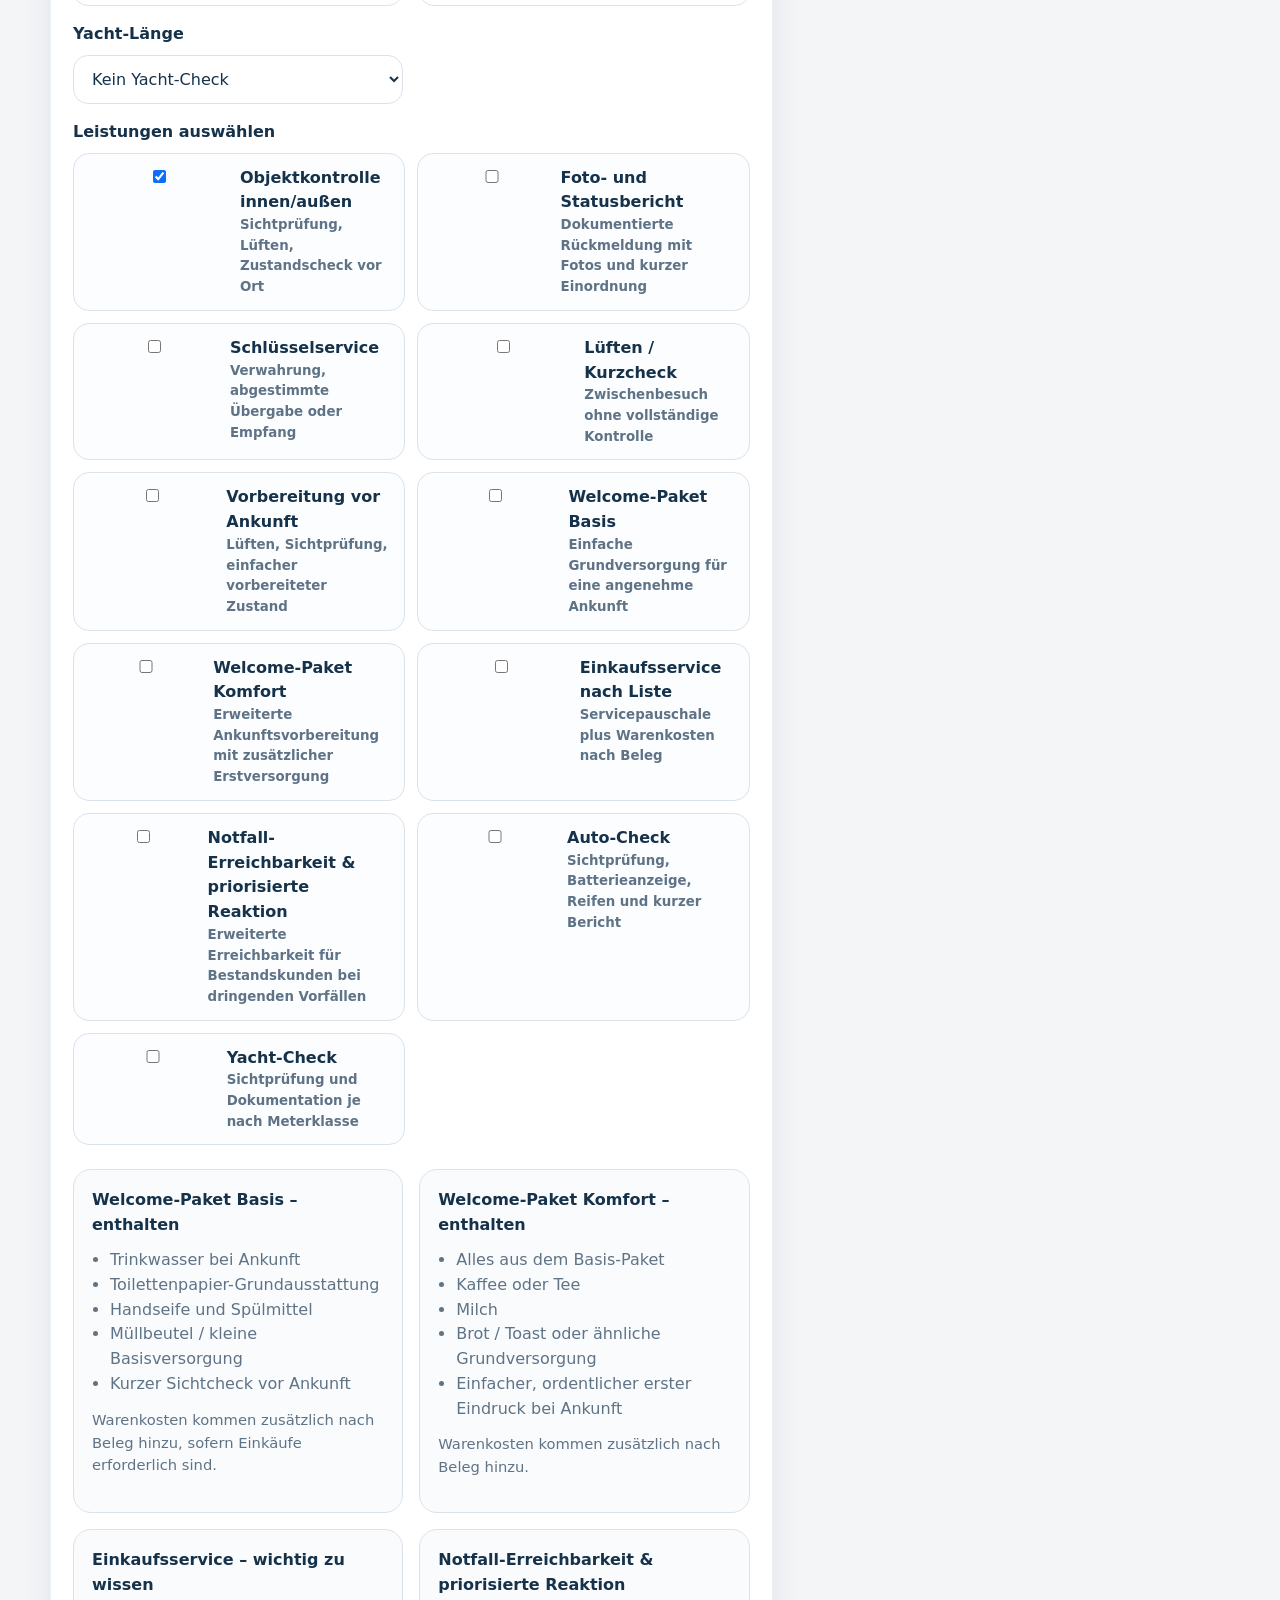
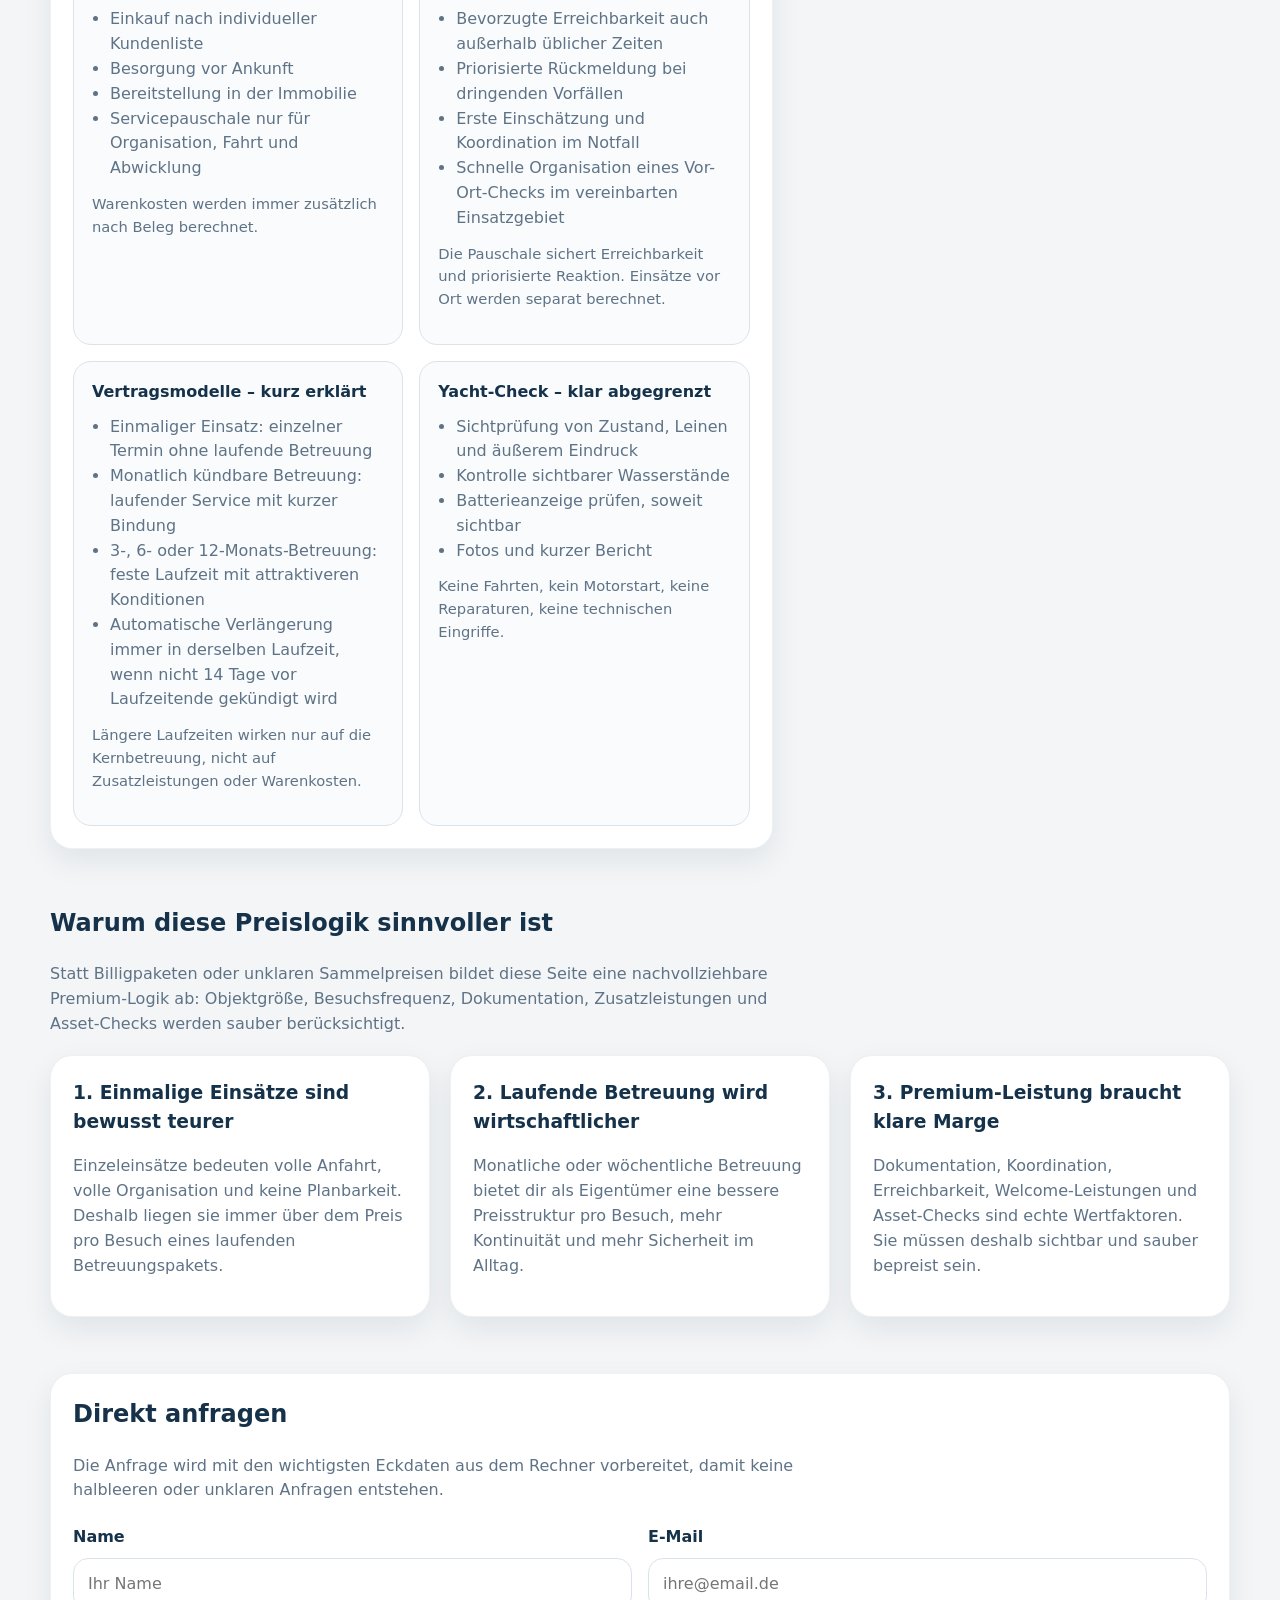
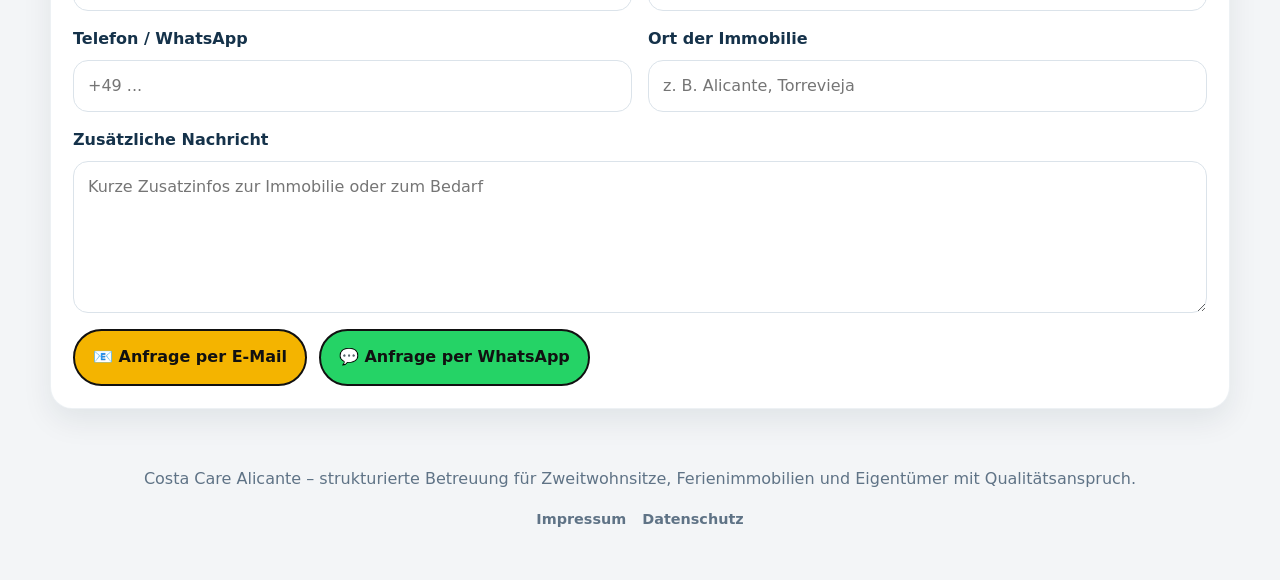
==== commit 0ce61bfb: "Update index.html" ====
--- a/index.html
+++ b/index.html
@@ -162,7 +162,7 @@
             <div>
               <h2 data-i18n="calcTitle">Service-Rechner</h2>
               <p data-i18n="calcText">
-                Die Kalkulation bildet dein Objekt, die Betreuungsfrequenz und alle gewählten Zusatzleistungen in einer nachvollziehbaren Premium-Logik ab. Einmalige Einsätze liegen bewusst höher als laufende Betreuung.
+                Die Kalkulation bildet Objektgröße, Vertragsmodell, Besuchsfrequenz und Zusatzleistungen in einer nachvollziehbaren Premium-Logik ab. Einmalige Einsätze liegen bewusst höher als laufende Betreuung.
               </p>
             </div>
           </div>
@@ -172,18 +172,31 @@
               <label for="propertyType" data-i18n="fieldPropertyType">Objektkategorie</label>
               <select id="propertyType">
                 <option value="apartment">Apartment</option>
-                <option value="smallVilla">Kleine Villa</option>
-                <option value="largeVilla">Große Villa</option>
+                <option value="villa">Villa</option>
               </select>
-            </div>
-
-            <div class="field">
-              <label for="serviceFrequency" data-i18n="fieldFrequency">Betreuungsmodell</label>
+              <small class="field-help" data-i18n="fieldPropertyTypeHelp">Apartment typischerweise bis ca. 110 m². Villa ab höherer Fläche, mehr Außenbereich oder größerer Objektkomplexität.</small>
+            </div>
+
+            <div class="field">
+              <label for="contractModel" data-i18n="fieldContractModel">Vertragsmodell</label>
+              <select id="contractModel">
+                <option value="oneTime">Einmaliger Einsatz</option>
+                <option value="monthlyFlex">Monatlich kündbare Betreuung</option>
+                <option value="threeMonths">3-Monats-Betreuung</option>
+                <option value="sixMonths">6-Monats-Betreuung</option>
+                <option value="twelveMonths">12-Monats-Betreuung</option>
+              </select>
+              <small class="field-help" data-i18n="fieldContractModelHelp">Längere Laufzeiten erhalten die attraktivsten Konditionen. Kündigungsfrist bei Vertragsmodellen: 14 Tage vor Laufzeitende.</small>
+            </div>
+
+            <div class="field">
+              <label for="serviceFrequency" data-i18n="fieldFrequency">Besuchsfrequenz</label>
               <select id="serviceFrequency">
-                <option value="oneTime">Einmaliger Einsatz</option>
-                <option value="monthly">Monatspaket – 1 Besuch pro Monat</option>
-                <option value="weekly">Monatspaket – 4 Besuche pro Monat</option>
+                <option value="oneVisit">1 Besuch</option>
+                <option value="monthly">1 Besuch pro Monat</option>
+                <option value="weekly">4 Besuche pro Monat</option>
               </select>
+              <small class="field-help" id="frequencyHelp" data-i18n="fieldFrequencyHelpRecurring">Für laufende Betreuung wählst du hier, wie oft das Objekt im Monat betreut werden soll.</small>
             </div>
 
             <div class="field">
@@ -215,7 +228,6 @@
             <div class="field full">
               <label data-i18n="fieldServices">Leistungen auswählen</label>
               <div class="checks">
-
                 <label class="check">
                   <input type="checkbox" id="checkInspection" checked />
                   <span>
@@ -248,7 +260,7 @@
                   </span>
                 </label>
 
-                <label class="check detail-check">
+                <label class="check">
                   <input type="checkbox" id="checkArrival" />
                   <span>
                     <strong data-i18n="serviceArrival">Vorbereitung vor Ankunft</strong>
@@ -256,7 +268,7 @@
                   </span>
                 </label>
 
-                <label class="check detail-check">
+                <label class="check">
                   <input type="checkbox" id="checkWelcomeBasic" />
                   <span>
                     <strong data-i18n="serviceWelcomeBasic">Welcome-Paket Basis</strong>
@@ -264,7 +276,7 @@
                   </span>
                 </label>
 
-                <label class="check detail-check">
+                <label class="check">
                   <input type="checkbox" id="checkWelcomeComfort" />
                   <span>
                     <strong data-i18n="serviceWelcomeComfort">Welcome-Paket Komfort</strong>
@@ -272,7 +284,7 @@
                   </span>
                 </label>
 
-                <label class="check detail-check">
+                <label class="check">
                   <input type="checkbox" id="checkShopping" />
                   <span>
                     <strong data-i18n="serviceShopping">Einkaufsservice nach Liste</strong>
@@ -280,7 +292,7 @@
                   </span>
                 </label>
 
-                <label class="check detail-check">
+                <label class="check">
                   <input type="checkbox" id="checkEmergency" />
                   <span>
                     <strong data-i18n="serviceEmergency">Notfall-Erreichbarkeit & priorisierte Reaktion</strong>
@@ -355,6 +367,17 @@
             </div>
 
             <div class="detail-card">
+              <h3 data-i18n="detailContractTitle">Vertragsmodelle – kurz erklärt</h3>
+              <ul>
+                <li data-i18n="detailContract1">Einmaliger Einsatz: einzelner Termin ohne laufende Betreuung</li>
+                <li data-i18n="detailContract2">Monatlich kündbare Betreuung: laufender Service mit kurzer Bindung</li>
+                <li data-i18n="detailContract3">3-, 6- oder 12-Monats-Betreuung: feste Laufzeit mit attraktiveren Konditionen</li>
+                <li data-i18n="detailContract4">Automatische Verlängerung immer in derselben Laufzeit, wenn nicht 14 Tage vor Laufzeitende gekündigt wird</li>
+              </ul>
+              <p class="mini-note" data-i18n="detailContractNote">Längere Laufzeiten wirken nur auf die Kernbetreuung, nicht auf Zusatzleistungen oder Warenkosten.</p>
+            </div>
+
+            <div class="detail-card">
               <h3 data-i18n="detailYachtTitle">Yacht-Check – klar abgegrenzt</h3>
               <ul>
                 <li data-i18n="detailYacht1">Sichtprüfung von Zustand, Leinen und äußerem Eindruck</li>
@@ -395,7 +418,7 @@
           <div>
             <h2 data-i18n="logicTitle">Warum diese Preislogik sinnvoller ist</h2>
             <p data-i18n="logicText">
-              Statt Billigpaketen oder unklaren Sammelpreisen bildet diese Seite eine nachvollziehbare Premium-Logik ab: Objektgröße, Besuchsfrequenz, Dokumentation, Zusatzleistungen und Asset-Checks werden sauber berücksichtigt.
+              Statt Billigpaketen oder unklaren Sammelpreisen bildet diese Seite eine nachvollziehbare Premium-Logik ab: Objektgröße, Vertragsmodell, Besuchsfrequenz, Dokumentation und Zusatzleistungen werden sauber berücksichtigt.
             </p>
           </div>
         </div>
@@ -403,11 +426,11 @@
         <div class="pricing-grid">
           <div class="pricing-box">
             <h3 data-i18n="logicBox1Title">1. Einmalige Einsätze sind bewusst teurer</h3>
-            <p data-i18n="logicBox1Text">Einzeleinsätze bedeuten volle Anfahrt, volle Organisation und keine Planbarkeit. Deshalb liegen sie immer über dem Preis pro Besuch eines laufenden Betreuungspakets.</p>
+            <p data-i18n="logicBox1Text">Einzeleinsätze bedeuten volle Anfahrt, volle Organisation und keine Planbarkeit. Deshalb liegen sie immer über dem Preis pro Besuch einer laufenden Betreuung.</p>
           </div>
           <div class="pricing-box">
-            <h3 data-i18n="logicBox2Title">2. Laufende Betreuung wird wirtschaftlicher</h3>
-            <p data-i18n="logicBox2Text">Monatliche oder wöchentliche Betreuung bietet dir als Eigentümer eine bessere Preisstruktur pro Besuch, mehr Kontinuität und mehr Sicherheit im Alltag.</p>
+            <h3 data-i18n="logicBox2Title">2. Längere Laufzeiten verbessern die Konditionen</h3>
+            <p data-i18n="logicBox2Text">Monatlich kündbare Betreuung bietet Einstieg ohne lange Bindung. 3-, 6- und 12-Monats-Modelle schaffen mehr Planungssicherheit und erhalten deshalb bessere Konditionen auf die Kernbetreuung.</p>
           </div>
           <div class="pricing-box">
             <h3 data-i18n="logicBox3Title">3. Premium-Leistung braucht klare Marge</h3>
--- a/styles.css
+++ b/styles.css
@@ -345,7 +345,6 @@
 
 .service-card p,
 .pricing-box p,
-.pricing-box li,
 .card p,
 .card li {
   color: var(--muted);
@@ -353,42 +352,9 @@
 
 .service-card p { min-height: 96px; }
 
-.detail-toggle {
-  width: 100%;
-  border: 1px solid var(--line);
-  border-radius: 16px;
-  background: #f8fbff;
-  color: var(--text);
-  padding: 12px 14px;
-  font-weight: 800;
-  cursor: pointer;
-  text-align: left;
-  margin-top: 10px;
-  transition: 0.2s ease;
-}
-
-.detail-toggle:hover { border-color: #b8c8d8; }
-
-.details {
-  display: none;
-  margin-top: 12px;
-  padding: 14px;
-  border-radius: 16px;
-  background: #f9fbfd;
-  border: 1px solid var(--line);
-}
-
-.details.open { display: block; }
-.details ul {
-  margin: 0;
-  padding-left: 18px;
-  color: var(--muted);
-}
-.force-open { display: block !important; }
-
 .calculator-wrap {
   display: grid;
-  grid-template-columns: 1.15fr 0.85fr;
+  grid-template-columns: 1.25fr 0.75fr;
   gap: 24px;
   align-items: start;
 }
@@ -410,7 +376,10 @@
 }
 
 .field.full { grid-column: 1 / -1; }
-.field label { font-weight: 700; }
+
+.field label {
+  font-weight: 700;
+}
 
 .field input,
 .field select,
@@ -457,6 +426,41 @@
   color: var(--muted);
 }
 
+.detail-boxes {
+  display: grid;
+  grid-template-columns: 1fr 1fr;
+  gap: 16px;
+  margin-top: 24px;
+}
+
+.detail-card {
+  border: 1px solid var(--line);
+  border-radius: 18px;
+  padding: 18px;
+  background: #f9fbfd;
+}
+
+.detail-card h3 {
+  margin-bottom: 10px;
+  font-size: 1rem;
+}
+
+.detail-card ul {
+  margin: 0;
+  padding-left: 18px;
+}
+
+.mini-note {
+  margin-top: 12px;
+  font-size: 0.92rem;
+  color: var(--warning);
+}
+
+.summary-card {
+  position: sticky;
+  top: 96px;
+}
+
 .summary-list {
   display: grid;
   gap: 12px;
@@ -484,6 +488,13 @@
   border: 1px solid #d7e7ff;
 }
 
+.summary-label {
+  font-size: 0.95rem;
+  color: var(--muted);
+  margin-bottom: 8px;
+  font-weight: 700;
+}
+
 .grand-total {
   display: flex;
   justify-content: space-between;
@@ -493,14 +504,6 @@
   font-weight: 900;
 }
 
-.mini-row {
-  display: flex;
-  justify-content: space-between;
-  gap: 16px;
-  color: var(--muted);
-  padding: 6px 0;
-}
-
 .note {
   margin-top: 14px;
   color: var(--warning);
@@ -536,6 +539,10 @@
 @media (max-width: 1180px) {
   .services-grid {
     grid-template-columns: repeat(2, 1fr);
+  }
+
+  .detail-boxes {
+    grid-template-columns: 1fr;
   }
 }
 
@@ -567,4 +574,8 @@
   .hero-panel img {
     min-height: 320px;
   }
-}
+
+  .summary-card {
+    position: static;
+  }
+}
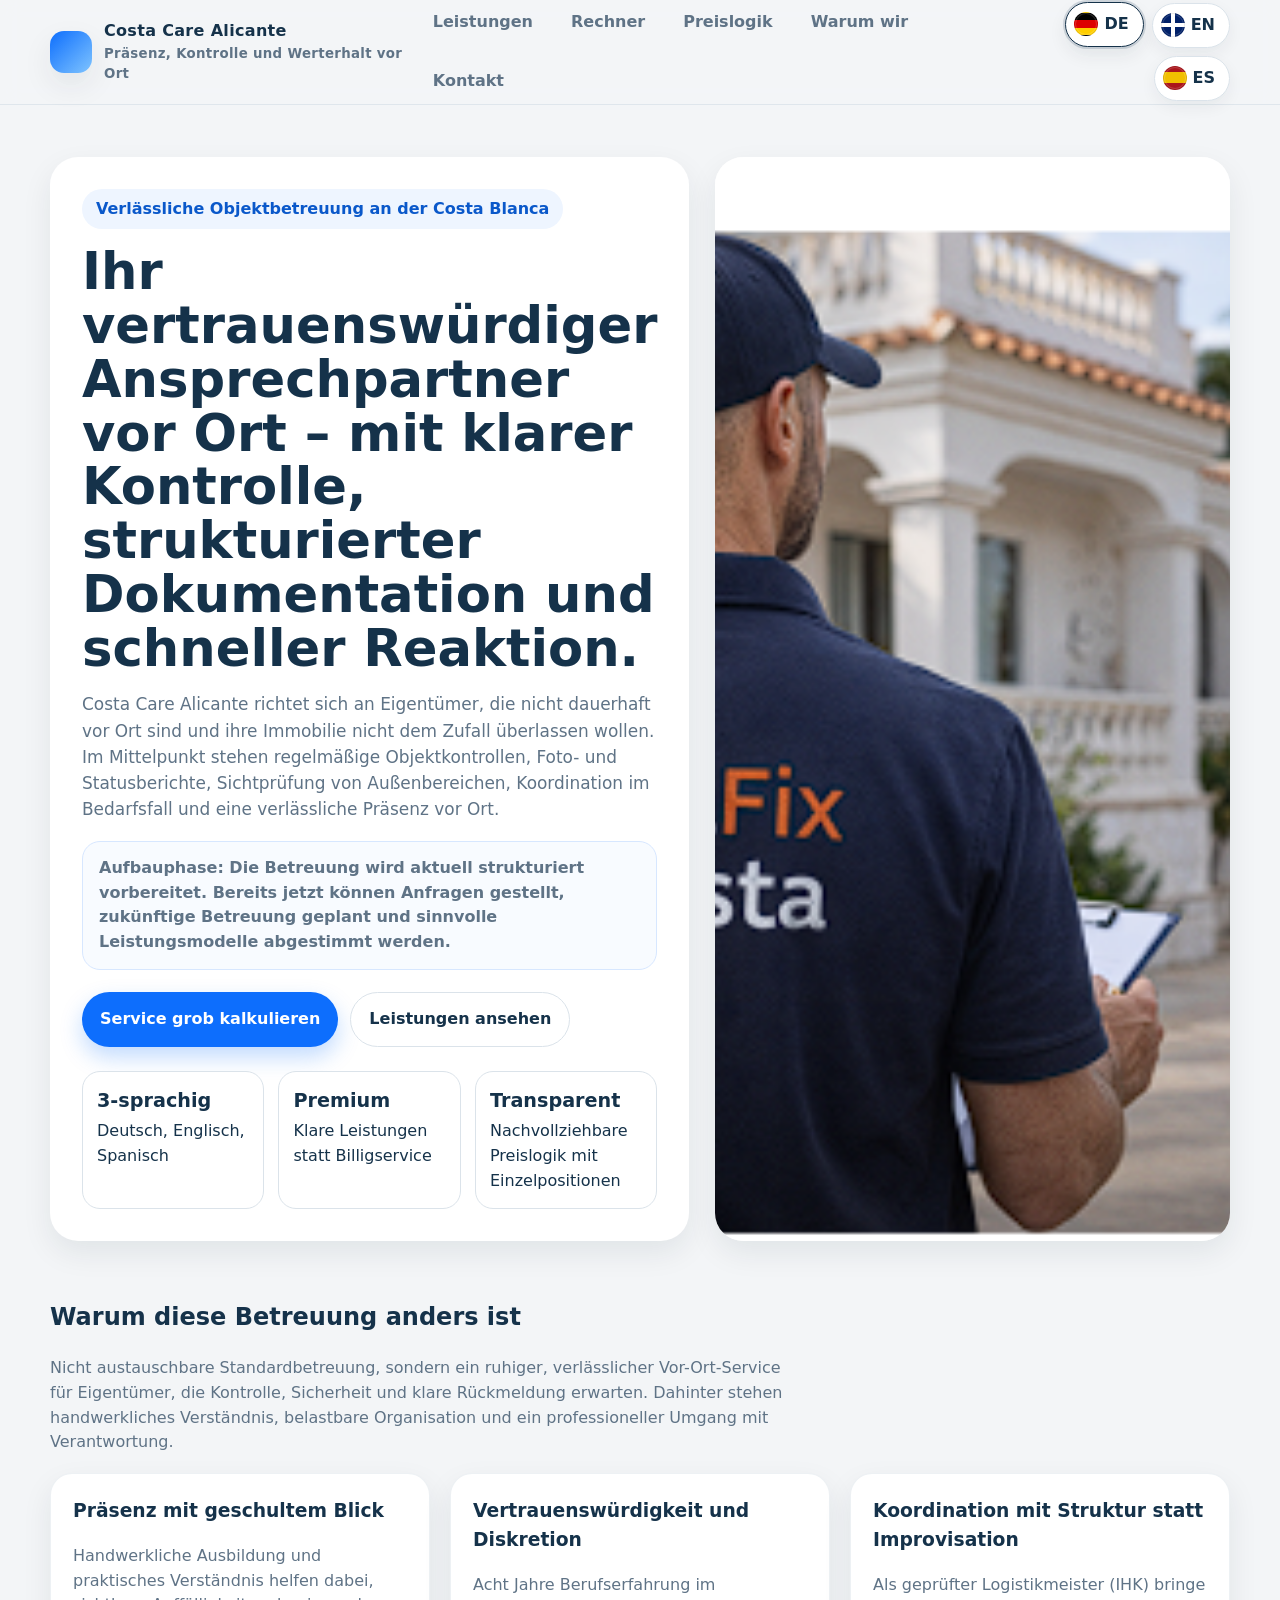
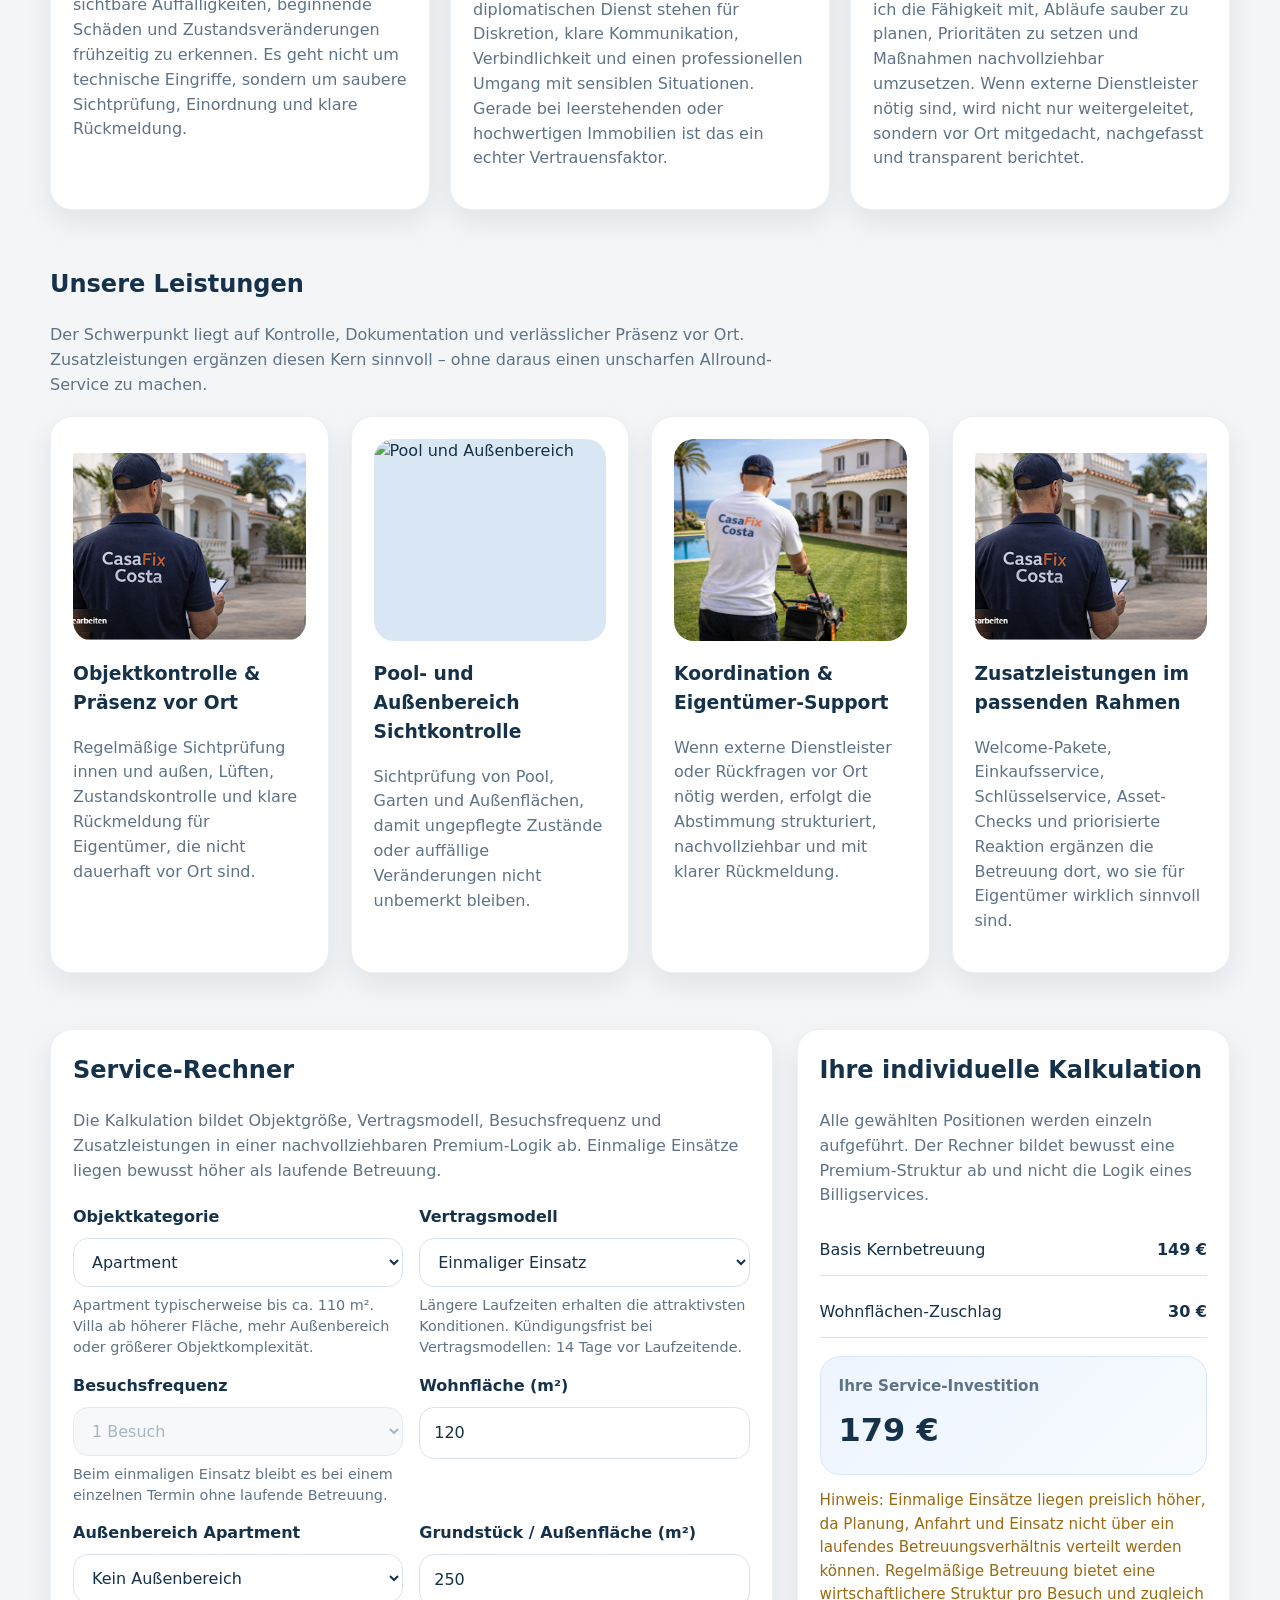
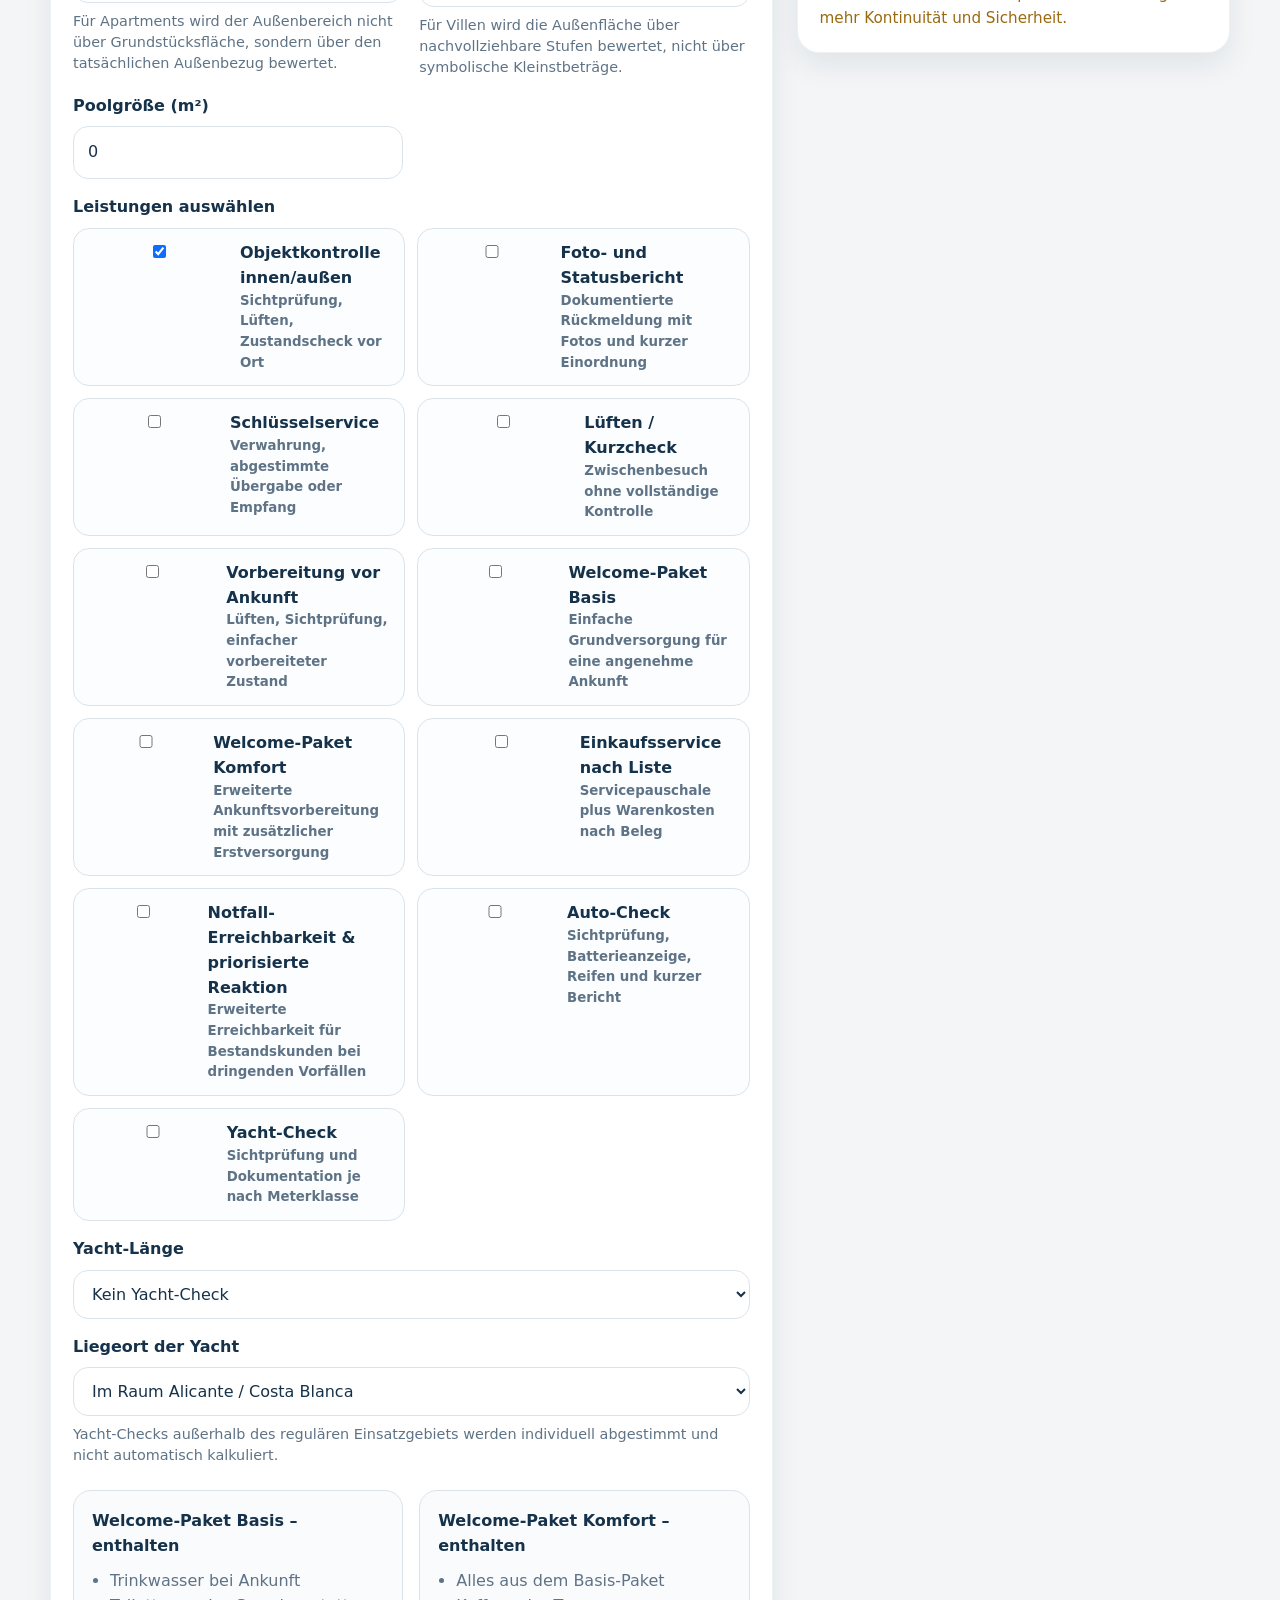
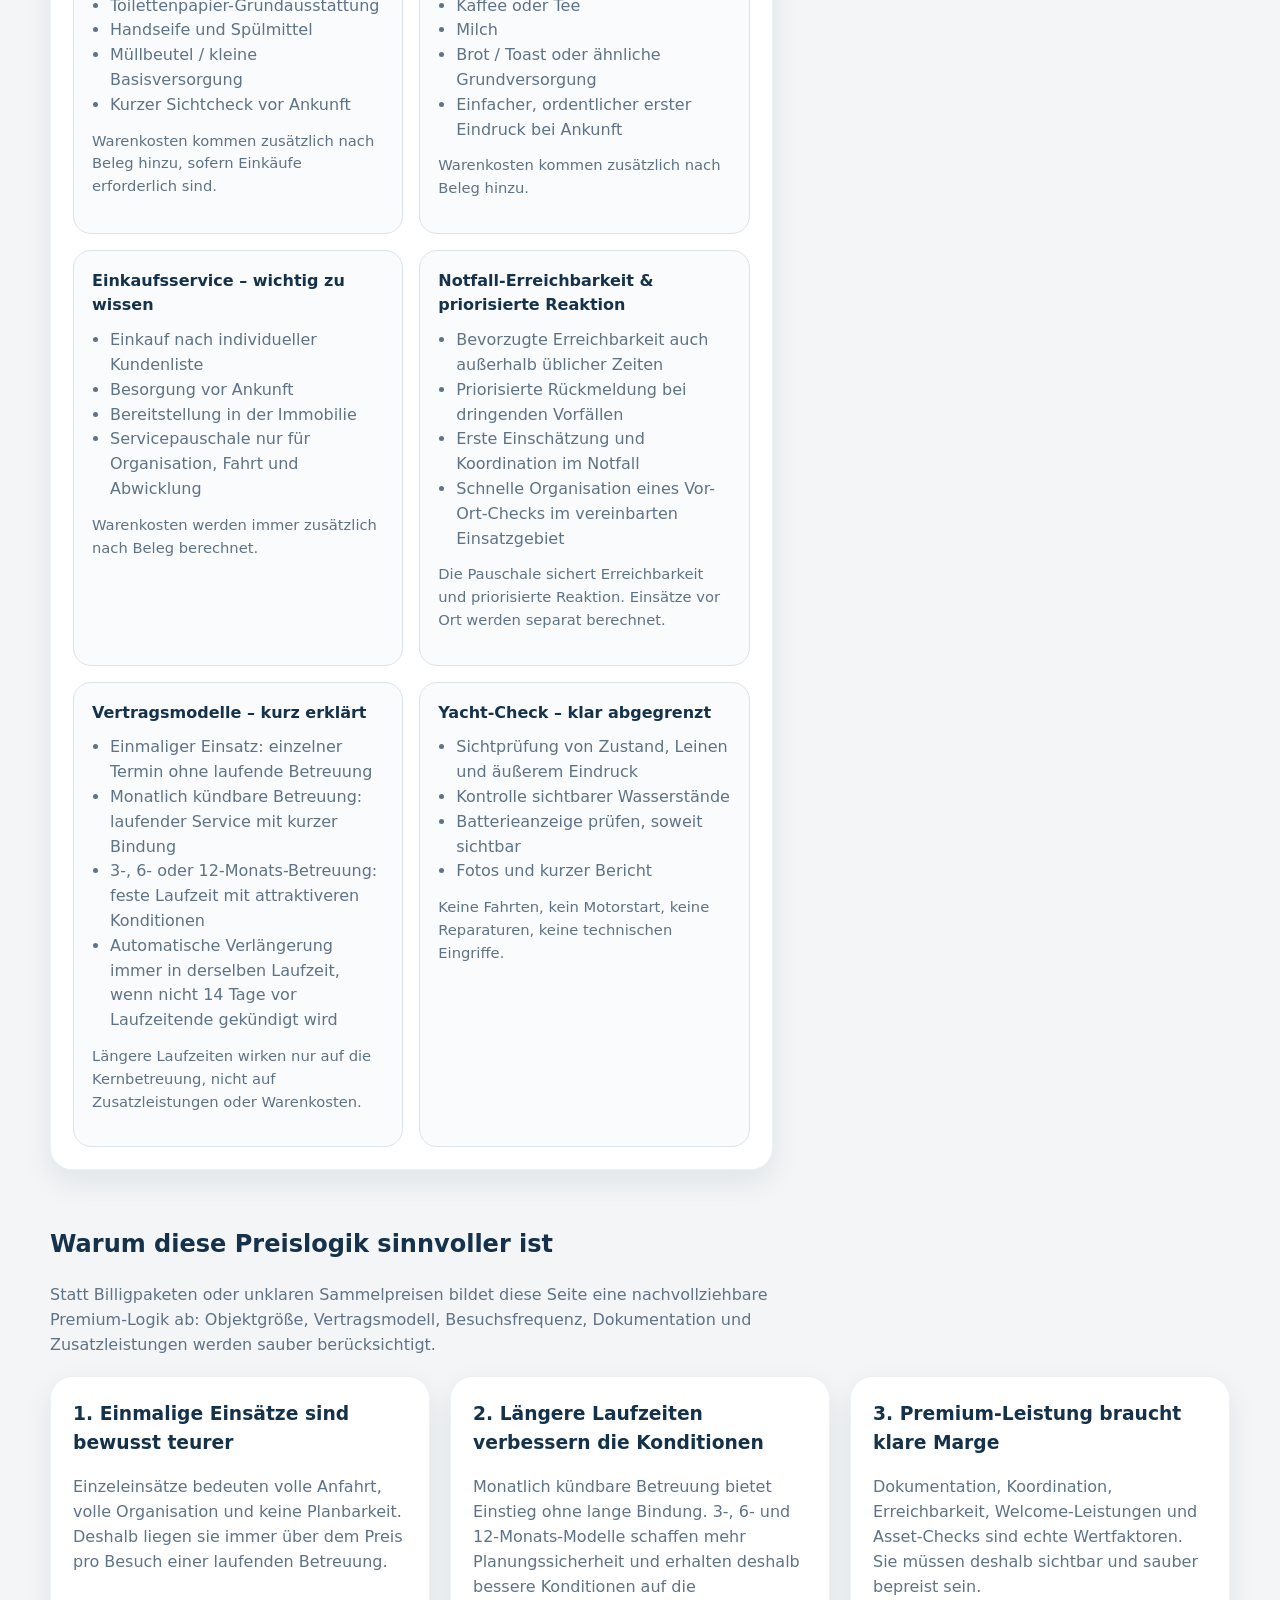
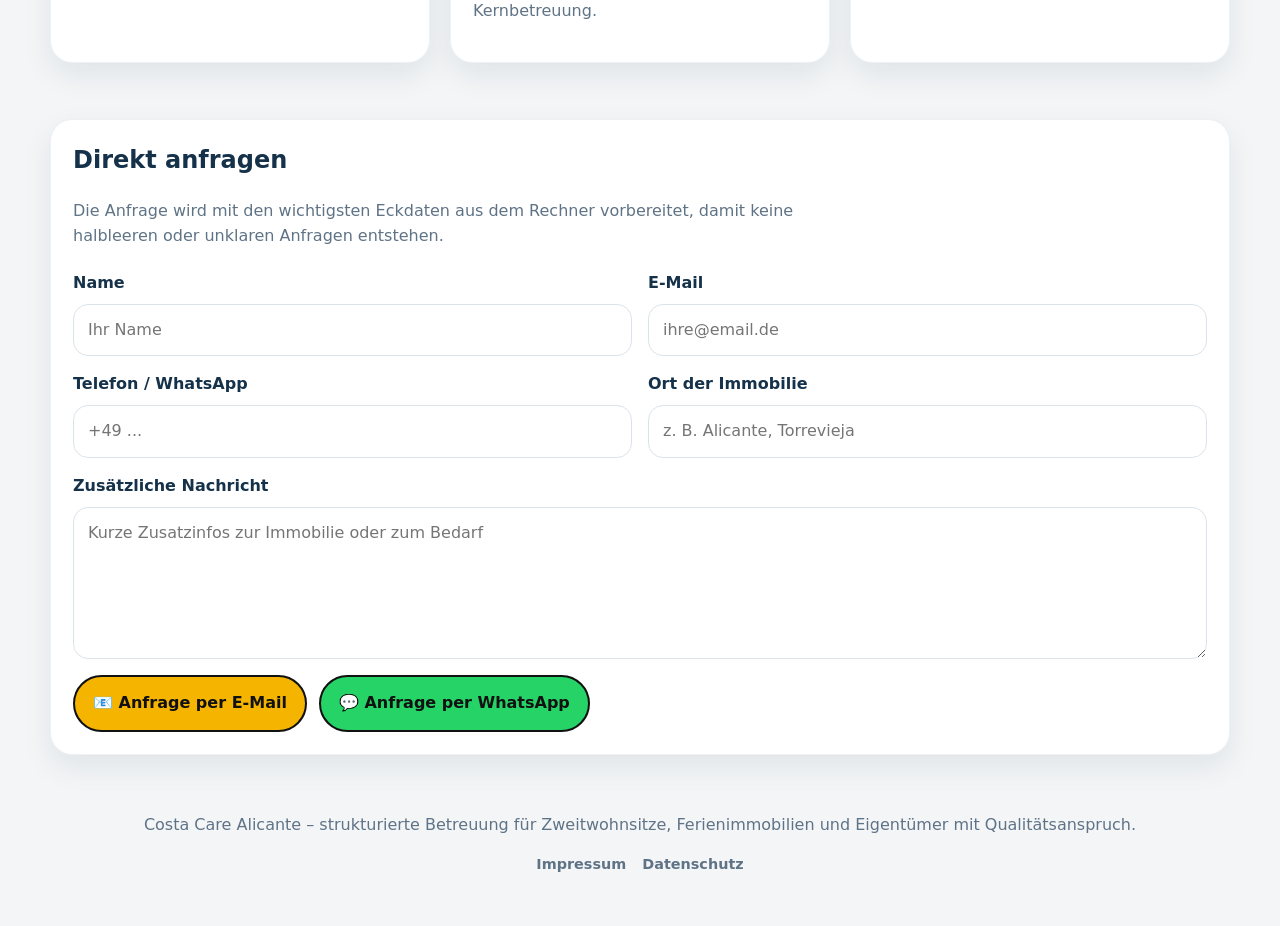
==== commit 6d0970fc: "Update index.html" ====
--- a/index.html
+++ b/index.html
@@ -204,9 +204,20 @@
               <input id="livingSize" type="number" min="20" step="1" value="120" />
             </div>
 
-            <div class="field">
+            <div class="field apartment-only" id="apartmentOutdoorWrap">
+              <label for="apartmentOutdoor" data-i18n="fieldApartmentOutdoor">Außenbereich Apartment</label>
+              <select id="apartmentOutdoor">
+                <option value="none">Kein Außenbereich</option>
+                <option value="small">Balkon / kleine Terrasse</option>
+                <option value="large">Große Terrasse / Dachterrasse</option>
+              </select>
+              <small class="field-help" data-i18n="fieldApartmentOutdoorHelp">Für Apartments wird der Außenbereich nicht über Grundstücksfläche, sondern über den tatsächlichen Außenbezug bewertet.</small>
+            </div>
+
+            <div class="field villa-only" id="villaPlotWrap">
               <label for="plotSize" data-i18n="fieldPlotSize">Grundstück / Außenfläche (m²)</label>
               <input id="plotSize" type="number" min="0" step="1" value="250" />
+              <small class="field-help" data-i18n="fieldPlotHelp">Für Villen wird die Außenfläche über nachvollziehbare Stufen bewertet, nicht über symbolische Kleinstbeträge.</small>
             </div>
 
             <div class="field">
@@ -214,7 +225,100 @@
               <input id="poolSize" type="number" min="0" step="1" value="0" />
             </div>
 
-            <div class="field">
+            <div class="field full">
+              <label data-i18n="fieldServices">Leistungen auswählen</label>
+              <div class="checks">
+                <label class="check">
+                  <input type="checkbox" id="checkInspection" checked />
+                  <span>
+                    <strong data-i18n="serviceInspection">Objektkontrolle innen/außen</strong>
+                    <small data-i18n="serviceInspectionSub">Sichtprüfung, Lüften, Zustandscheck vor Ort</small>
+                  </span>
+                </label>
+
+                <label class="check">
+                  <input type="checkbox" id="checkReport" />
+                  <span>
+                    <strong data-i18n="serviceReport">Foto- und Statusbericht</strong>
+                    <small data-i18n="serviceReportSub">Dokumentierte Rückmeldung mit Fotos und kurzer Einordnung</small>
+                  </span>
+                </label>
+
+                <label class="check">
+                  <input type="checkbox" id="checkKeys" />
+                  <span>
+                    <strong data-i18n="serviceKeys">Schlüsselservice</strong>
+                    <small data-i18n="serviceKeysSub">Verwahrung, abgestimmte Übergabe oder Empfang</small>
+                  </span>
+                </label>
+
+                <label class="check">
+                  <input type="checkbox" id="checkVentilation" />
+                  <span>
+                    <strong data-i18n="serviceVentilation">Lüften / Kurzcheck</strong>
+                    <small data-i18n="serviceVentilationSub">Zwischenbesuch ohne vollständige Kontrolle</small>
+                  </span>
+                </label>
+
+                <label class="check">
+                  <input type="checkbox" id="checkArrival" />
+                  <span>
+                    <strong data-i18n="serviceArrival">Vorbereitung vor Ankunft</strong>
+                    <small data-i18n="serviceArrivalSub">Lüften, Sichtprüfung, einfacher vorbereiteter Zustand</small>
+                  </span>
+                </label>
+
+                <label class="check">
+                  <input type="checkbox" id="checkWelcomeBasic" />
+                  <span>
+                    <strong data-i18n="serviceWelcomeBasic">Welcome-Paket Basis</strong>
+                    <small data-i18n="serviceWelcomeBasicSub">Einfache Grundversorgung für eine angenehme Ankunft</small>
+                  </span>
+                </label>
+
+                <label class="check">
+                  <input type="checkbox" id="checkWelcomeComfort" />
+                  <span>
+                    <strong data-i18n="serviceWelcomeComfort">Welcome-Paket Komfort</strong>
+                    <small data-i18n="serviceWelcomeComfortSub">Erweiterte Ankunftsvorbereitung mit zusätzlicher Erstversorgung</small>
+                  </span>
+                </label>
+
+                <label class="check">
+                  <input type="checkbox" id="checkShopping" />
+                  <span>
+                    <strong data-i18n="serviceShopping">Einkaufsservice nach Liste</strong>
+                    <small data-i18n="serviceShoppingSub">Servicepauschale plus Warenkosten nach Beleg</small>
+                  </span>
+                </label>
+
+                <label class="check">
+                  <input type="checkbox" id="checkEmergency" />
+                  <span>
+                    <strong data-i18n="serviceEmergency">Notfall-Erreichbarkeit & priorisierte Reaktion</strong>
+                    <small data-i18n="serviceEmergencySub">Erweiterte Erreichbarkeit für Bestandskunden bei dringenden Vorfällen</small>
+                  </span>
+                </label>
+
+                <label class="check">
+                  <input type="checkbox" id="checkAuto" />
+                  <span>
+                    <strong data-i18n="serviceAuto">Auto-Check</strong>
+                    <small data-i18n="serviceAutoSub">Sichtprüfung, Batterieanzeige, Reifen und kurzer Bericht</small>
+                  </span>
+                </label>
+
+                <label class="check">
+                  <input type="checkbox" id="checkYacht" />
+                  <span>
+                    <strong data-i18n="serviceYacht">Yacht-Check</strong>
+                    <small data-i18n="serviceYachtSub">Nur für Yachten im Raum Alicante / Costa Blanca und im vereinbarten Einsatzgebiet.</small>
+                  </span>
+                </label>
+              </div>
+            </div>
+
+            <div class="field full conditional-field hidden" id="yachtSizeWrap">
               <label for="yachtSize" data-i18n="fieldYachtSize">Yacht-Länge</label>
               <select id="yachtSize">
                 <option value="none">Kein Yacht-Check</option>
@@ -225,97 +329,13 @@
               </select>
             </div>
 
-            <div class="field full">
-              <label data-i18n="fieldServices">Leistungen auswählen</label>
-              <div class="checks">
-                <label class="check">
-                  <input type="checkbox" id="checkInspection" checked />
-                  <span>
-                    <strong data-i18n="serviceInspection">Objektkontrolle innen/außen</strong>
-                    <small data-i18n="serviceInspectionSub">Sichtprüfung, Lüften, Zustandscheck vor Ort</small>
-                  </span>
-                </label>
-
-                <label class="check">
-                  <input type="checkbox" id="checkReport" />
-                  <span>
-                    <strong data-i18n="serviceReport">Foto- und Statusbericht</strong>
-                    <small data-i18n="serviceReportSub">Dokumentierte Rückmeldung mit Fotos und kurzer Einordnung</small>
-                  </span>
-                </label>
-
-                <label class="check">
-                  <input type="checkbox" id="checkKeys" />
-                  <span>
-                    <strong data-i18n="serviceKeys">Schlüsselservice</strong>
-                    <small data-i18n="serviceKeysSub">Verwahrung, abgestimmte Übergabe oder Empfang</small>
-                  </span>
-                </label>
-
-                <label class="check">
-                  <input type="checkbox" id="checkVentilation" />
-                  <span>
-                    <strong data-i18n="serviceVentilation">Lüften / Kurzcheck</strong>
-                    <small data-i18n="serviceVentilationSub">Zwischenbesuch ohne vollständige Kontrolle</small>
-                  </span>
-                </label>
-
-                <label class="check">
-                  <input type="checkbox" id="checkArrival" />
-                  <span>
-                    <strong data-i18n="serviceArrival">Vorbereitung vor Ankunft</strong>
-                    <small data-i18n="serviceArrivalSub">Lüften, Sichtprüfung, einfacher vorbereiteter Zustand</small>
-                  </span>
-                </label>
-
-                <label class="check">
-                  <input type="checkbox" id="checkWelcomeBasic" />
-                  <span>
-                    <strong data-i18n="serviceWelcomeBasic">Welcome-Paket Basis</strong>
-                    <small data-i18n="serviceWelcomeBasicSub">Einfache Grundversorgung für eine angenehme Ankunft</small>
-                  </span>
-                </label>
-
-                <label class="check">
-                  <input type="checkbox" id="checkWelcomeComfort" />
-                  <span>
-                    <strong data-i18n="serviceWelcomeComfort">Welcome-Paket Komfort</strong>
-                    <small data-i18n="serviceWelcomeComfortSub">Erweiterte Ankunftsvorbereitung mit zusätzlicher Erstversorgung</small>
-                  </span>
-                </label>
-
-                <label class="check">
-                  <input type="checkbox" id="checkShopping" />
-                  <span>
-                    <strong data-i18n="serviceShopping">Einkaufsservice nach Liste</strong>
-                    <small data-i18n="serviceShoppingSub">Servicepauschale plus Warenkosten nach Beleg</small>
-                  </span>
-                </label>
-
-                <label class="check">
-                  <input type="checkbox" id="checkEmergency" />
-                  <span>
-                    <strong data-i18n="serviceEmergency">Notfall-Erreichbarkeit & priorisierte Reaktion</strong>
-                    <small data-i18n="serviceEmergencySub">Erweiterte Erreichbarkeit für Bestandskunden bei dringenden Vorfällen</small>
-                  </span>
-                </label>
-
-                <label class="check">
-                  <input type="checkbox" id="checkAuto" />
-                  <span>
-                    <strong data-i18n="serviceAuto">Auto-Check</strong>
-                    <small data-i18n="serviceAutoSub">Sichtprüfung, Batterieanzeige, Reifen und kurzer Bericht</small>
-                  </span>
-                </label>
-
-                <label class="check">
-                  <input type="checkbox" id="checkYacht" />
-                  <span>
-                    <strong data-i18n="serviceYacht">Yacht-Check</strong>
-                    <small data-i18n="serviceYachtSub">Sichtprüfung und Dokumentation je nach Meterklasse</small>
-                  </span>
-                </label>
-              </div>
+            <div class="field full conditional-field hidden" id="yachtLocationWrap">
+              <label for="yachtLocation" data-i18n="fieldYachtLocation">Liegeort der Yacht</label>
+              <select id="yachtLocation">
+                <option value="inside">Im Raum Alicante / Costa Blanca</option>
+                <option value="outside">Außerhalb des regulären Einsatzgebiets</option>
+              </select>
+              <small class="field-help" data-i18n="fieldYachtLocationHelp">Yacht-Checks außerhalb des regulären Einsatzgebiets werden individuell abgestimmt und nicht automatisch kalkuliert.</small>
             </div>
           </div>
 
--- a/styles.css
+++ b/styles.css
@@ -346,7 +346,8 @@
 .service-card p,
 .pricing-box p,
 .card p,
-.card li {
+.card li,
+.field-help {
   color: var(--muted);
 }
 
@@ -379,6 +380,11 @@
 
 .field label {
   font-weight: 700;
+}
+
+.field-help {
+  font-size: 0.9rem;
+  line-height: 1.45;
 }
 
 .field input,
@@ -400,6 +406,12 @@
   box-shadow: 0 0 0 4px rgba(13,110,253,0.08);
 }
 
+.field select:disabled {
+  background: #f3f6f9;
+  color: #8597a6;
+  cursor: not-allowed;
+}
+
 .checks {
   display: grid;
   grid-template-columns: repeat(2, 1fr);
@@ -497,7 +509,7 @@
 
 .grand-total {
   display: flex;
-  justify-content: space-between;
+  justify-content: flex-start;
   align-items: center;
   gap: 16px;
   font-size: clamp(1.35rem, 3vw, 2rem);
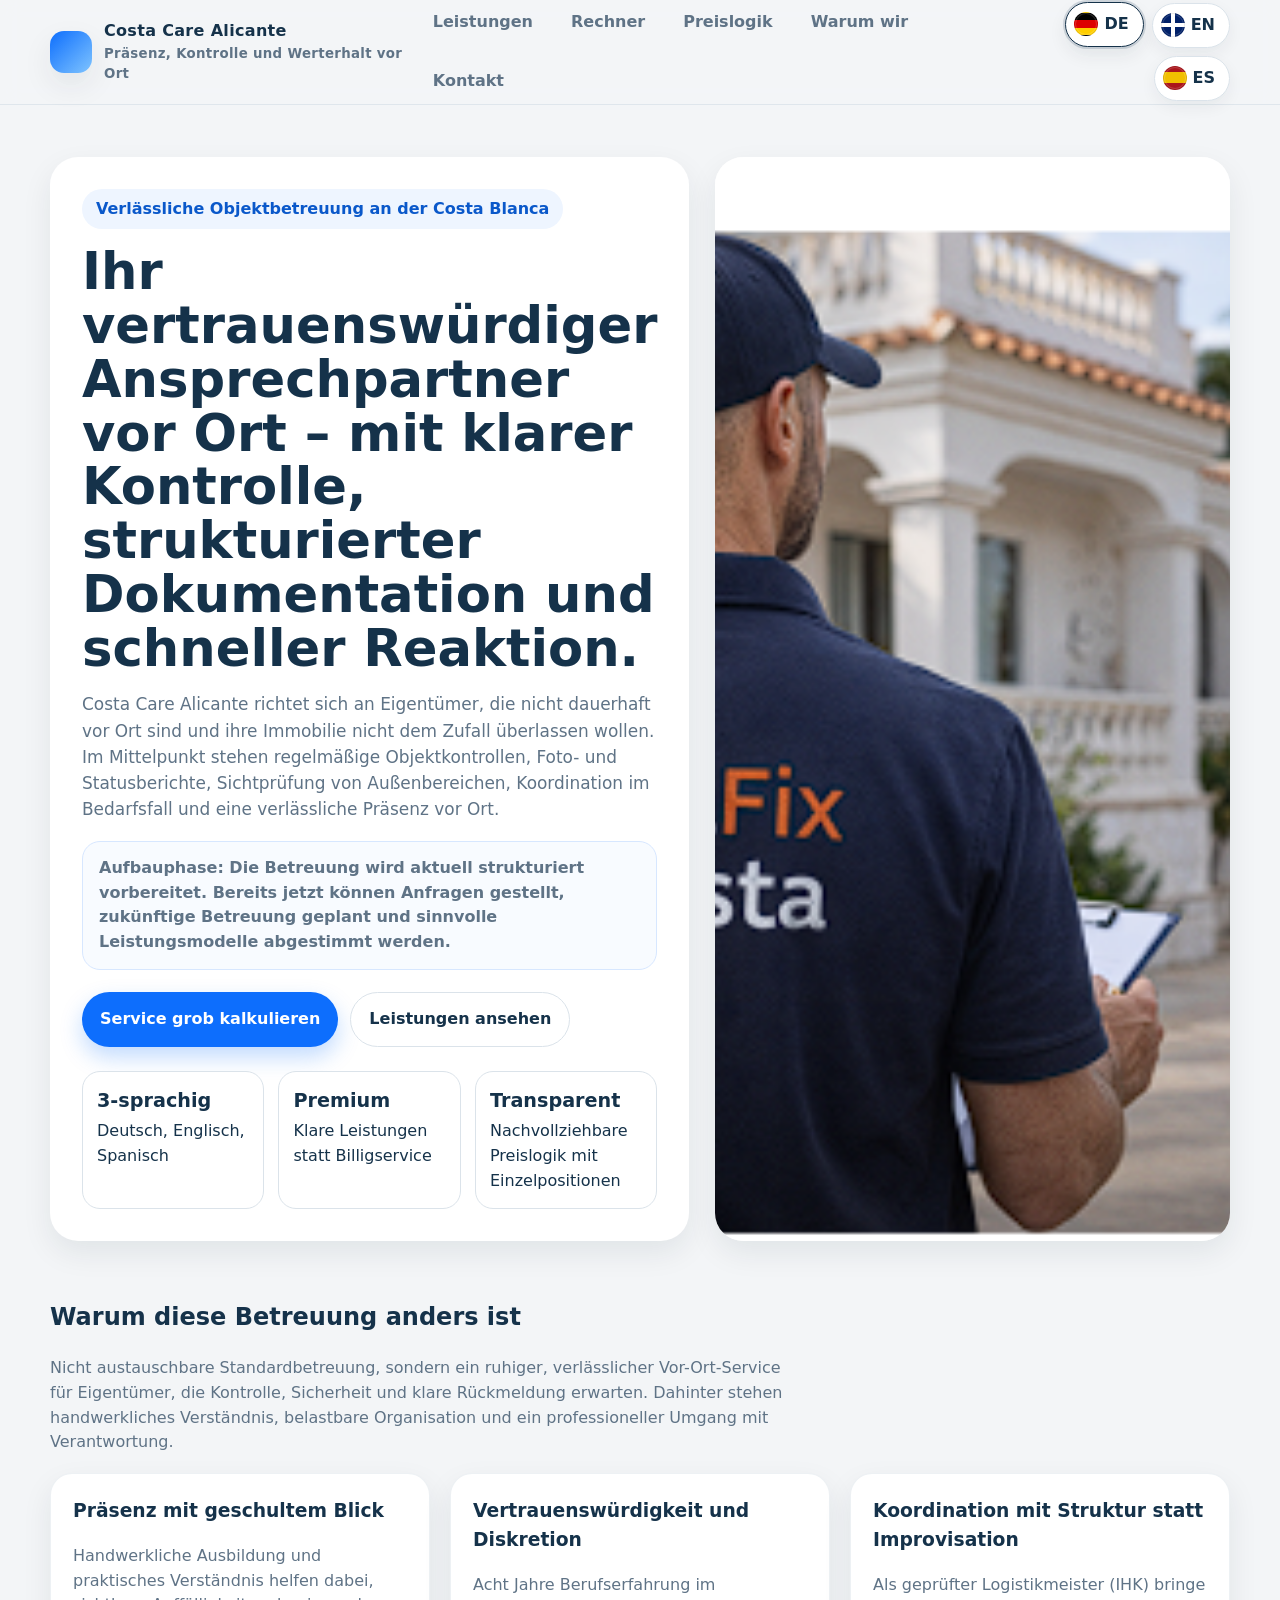
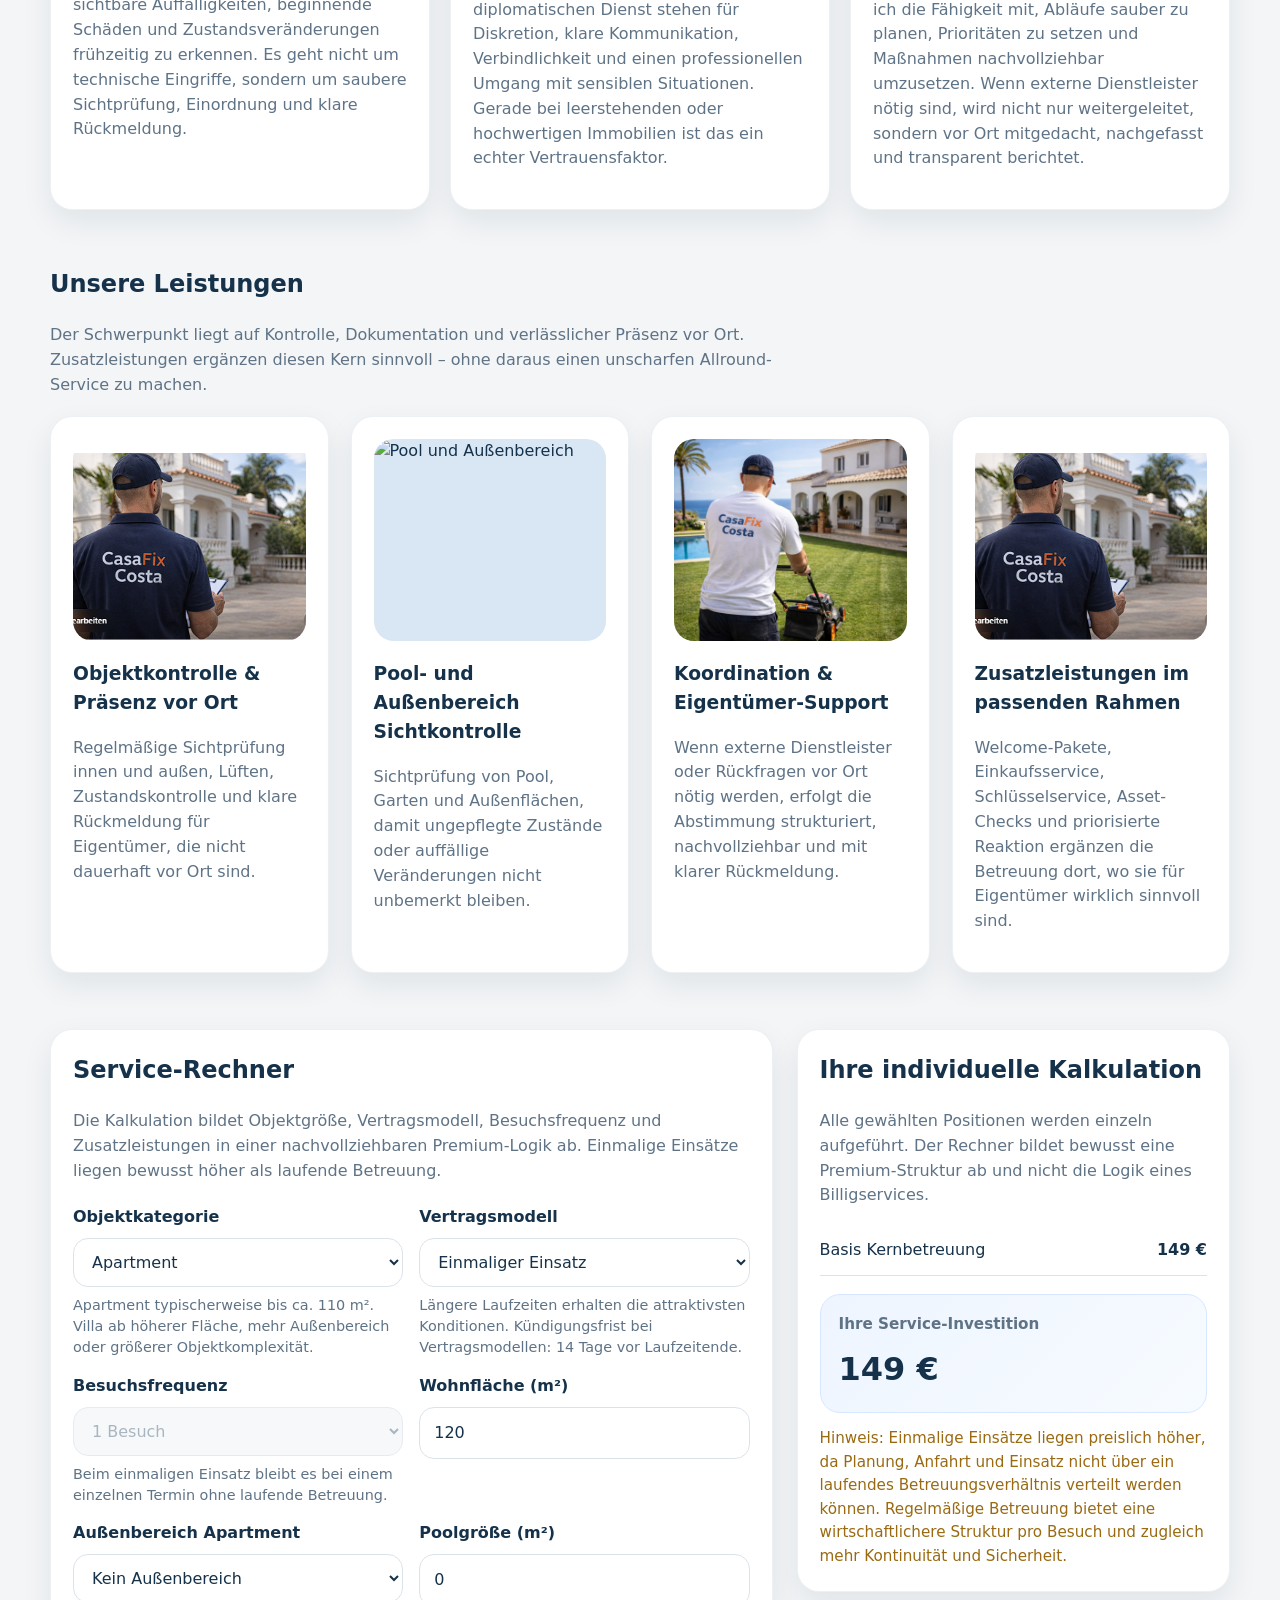
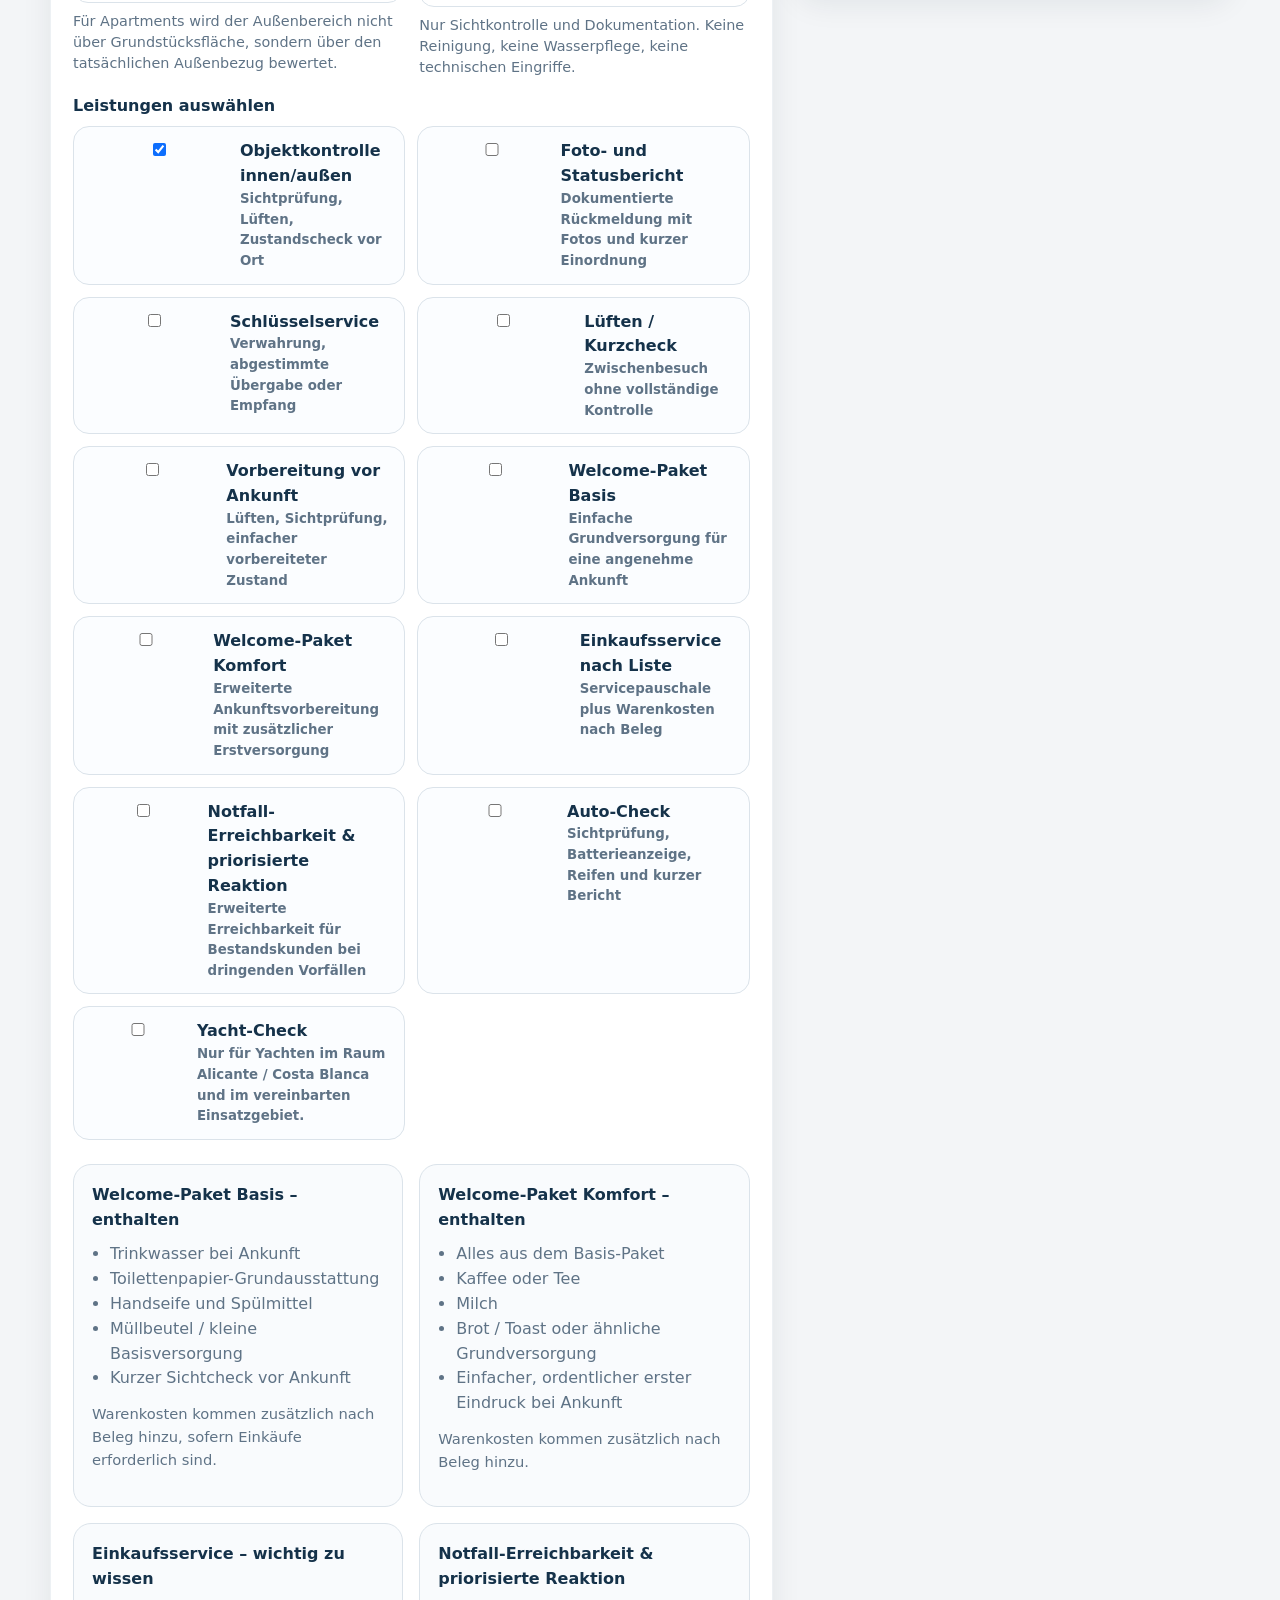
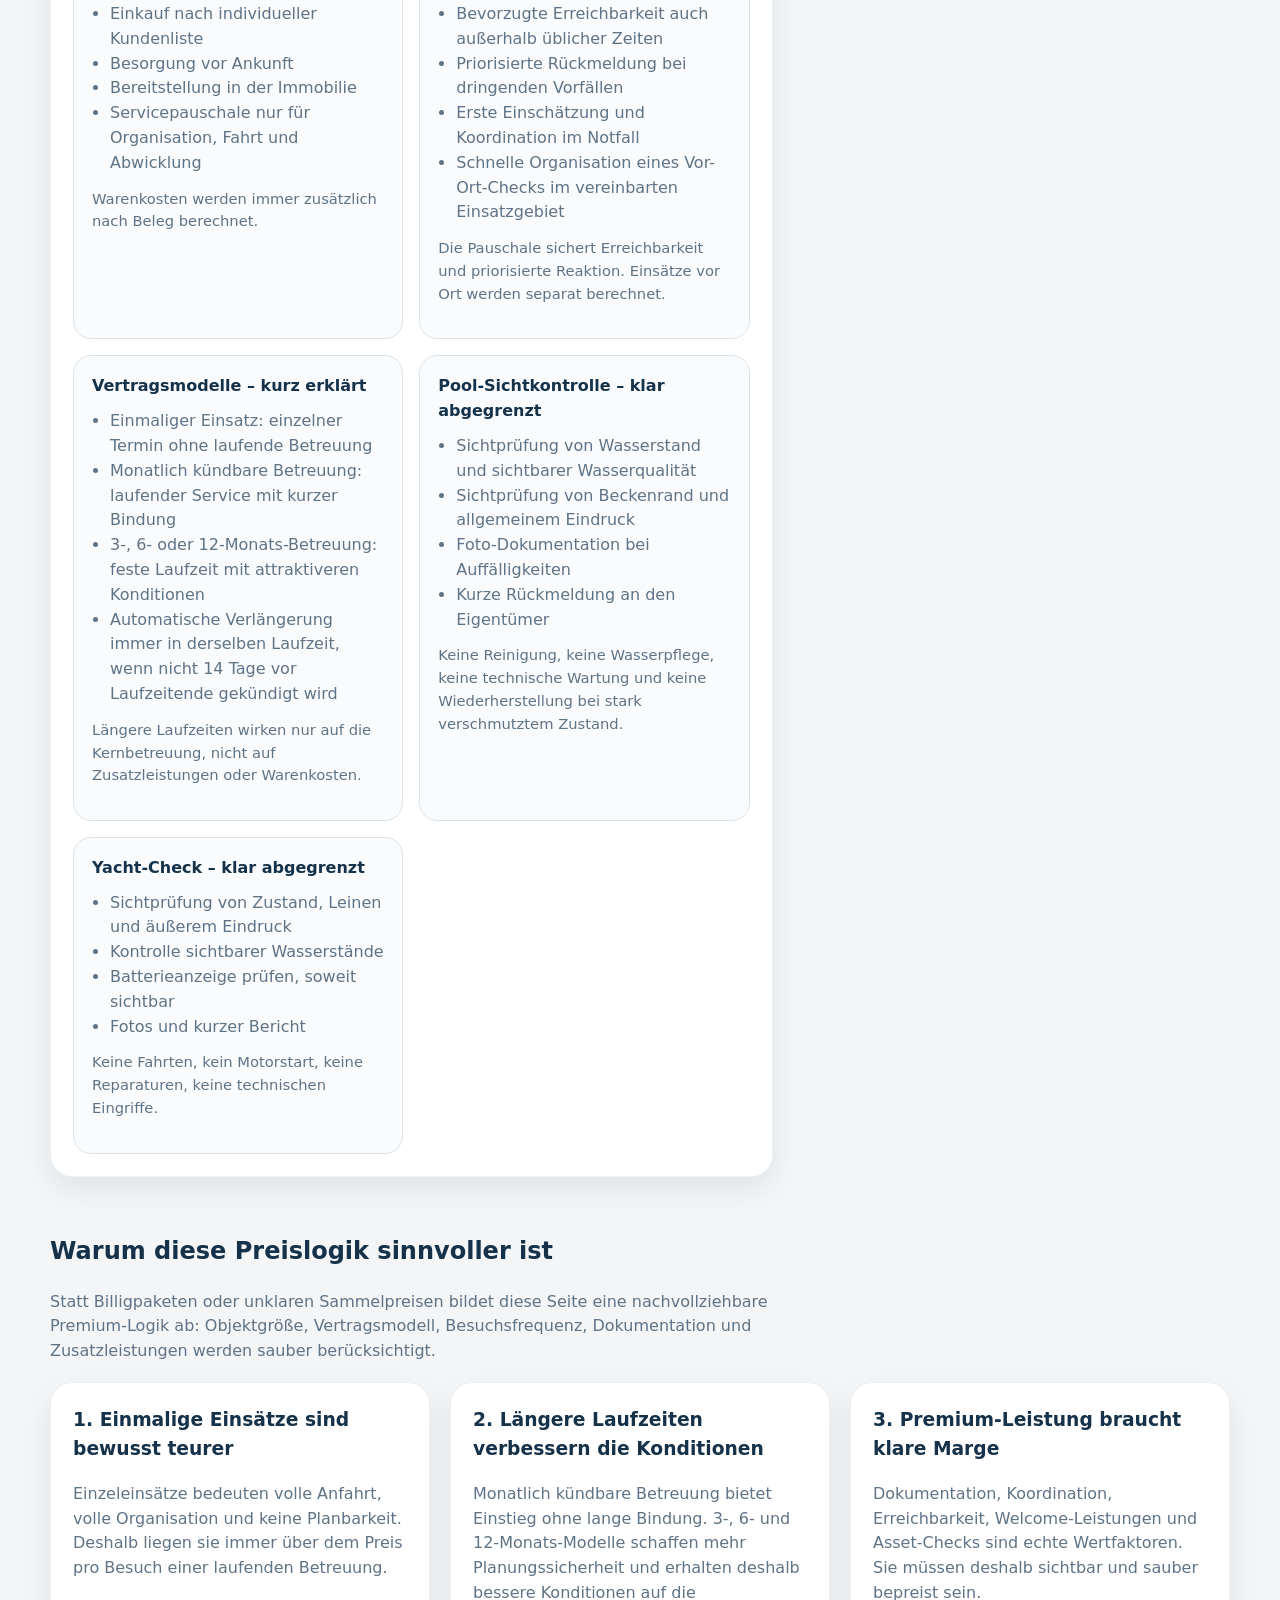
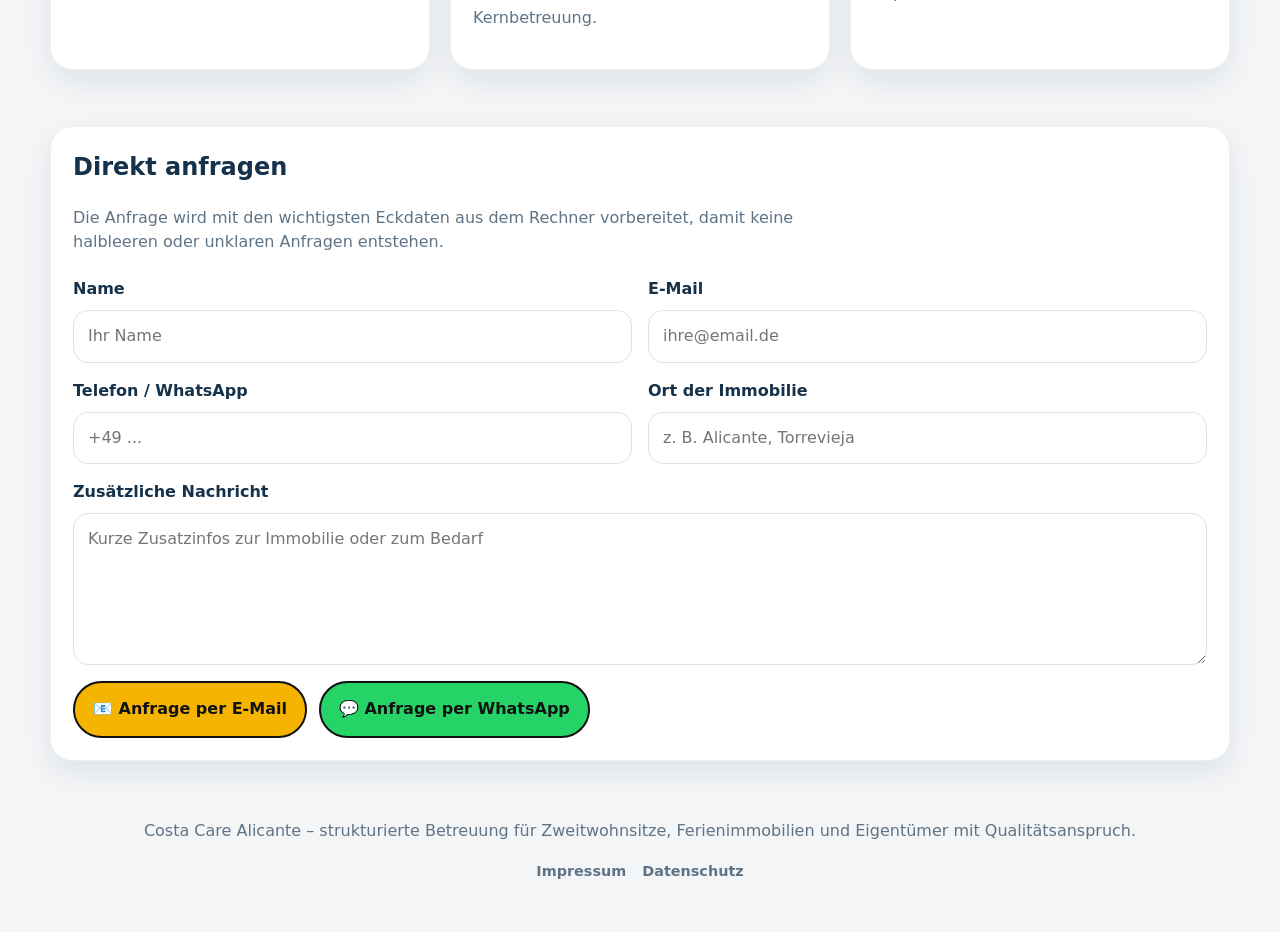
==== commit 39e9bb63: "Update index.html" ====
--- a/index.html
+++ b/index.html
@@ -223,6 +223,7 @@
             <div class="field">
               <label for="poolSize" data-i18n="fieldPoolSize">Poolgröße (m²)</label>
               <input id="poolSize" type="number" min="0" step="1" value="0" />
+              <small class="field-help" data-i18n="fieldPoolHelp">Nur Sichtkontrolle und Dokumentation. Keine Reinigung, keine Wasserpflege, keine technischen Eingriffe.</small>
             </div>
 
             <div class="field full">
@@ -398,6 +399,17 @@
             </div>
 
             <div class="detail-card">
+              <h3 data-i18n="detailPoolTitle">Pool-Sichtkontrolle – klar abgegrenzt</h3>
+              <ul>
+                <li data-i18n="detailPool1">Sichtprüfung von Wasserstand und sichtbarer Wasserqualität</li>
+                <li data-i18n="detailPool2">Sichtprüfung von Beckenrand und allgemeinem Eindruck</li>
+                <li data-i18n="detailPool3">Foto-Dokumentation bei Auffälligkeiten</li>
+                <li data-i18n="detailPool4">Kurze Rückmeldung an den Eigentümer</li>
+              </ul>
+              <p class="mini-note" data-i18n="detailPoolNote">Keine Reinigung, keine Wasserpflege, keine technische Wartung und keine Wiederherstellung bei stark verschmutztem Zustand.</p>
+            </div>
+
+            <div class="detail-card">
               <h3 data-i18n="detailYachtTitle">Yacht-Check – klar abgegrenzt</h3>
               <ul>
                 <li data-i18n="detailYacht1">Sichtprüfung von Zustand, Leinen und äußerem Eindruck</li>
--- a/styles.css
+++ b/styles.css
@@ -34,6 +34,10 @@
   margin: 0 auto;
 }
 
+.hidden {
+  display: none !important;
+}
+
 .topbar {
   position: sticky;
   top: 0;
@@ -412,6 +416,13 @@
   cursor: not-allowed;
 }
 
+.conditional-field {
+  padding: 16px;
+  border: 1px solid var(--line);
+  border-radius: 18px;
+  background: #f9fbfd;
+}
+
 .checks {
   display: grid;
   grid-template-columns: repeat(2, 1fr);
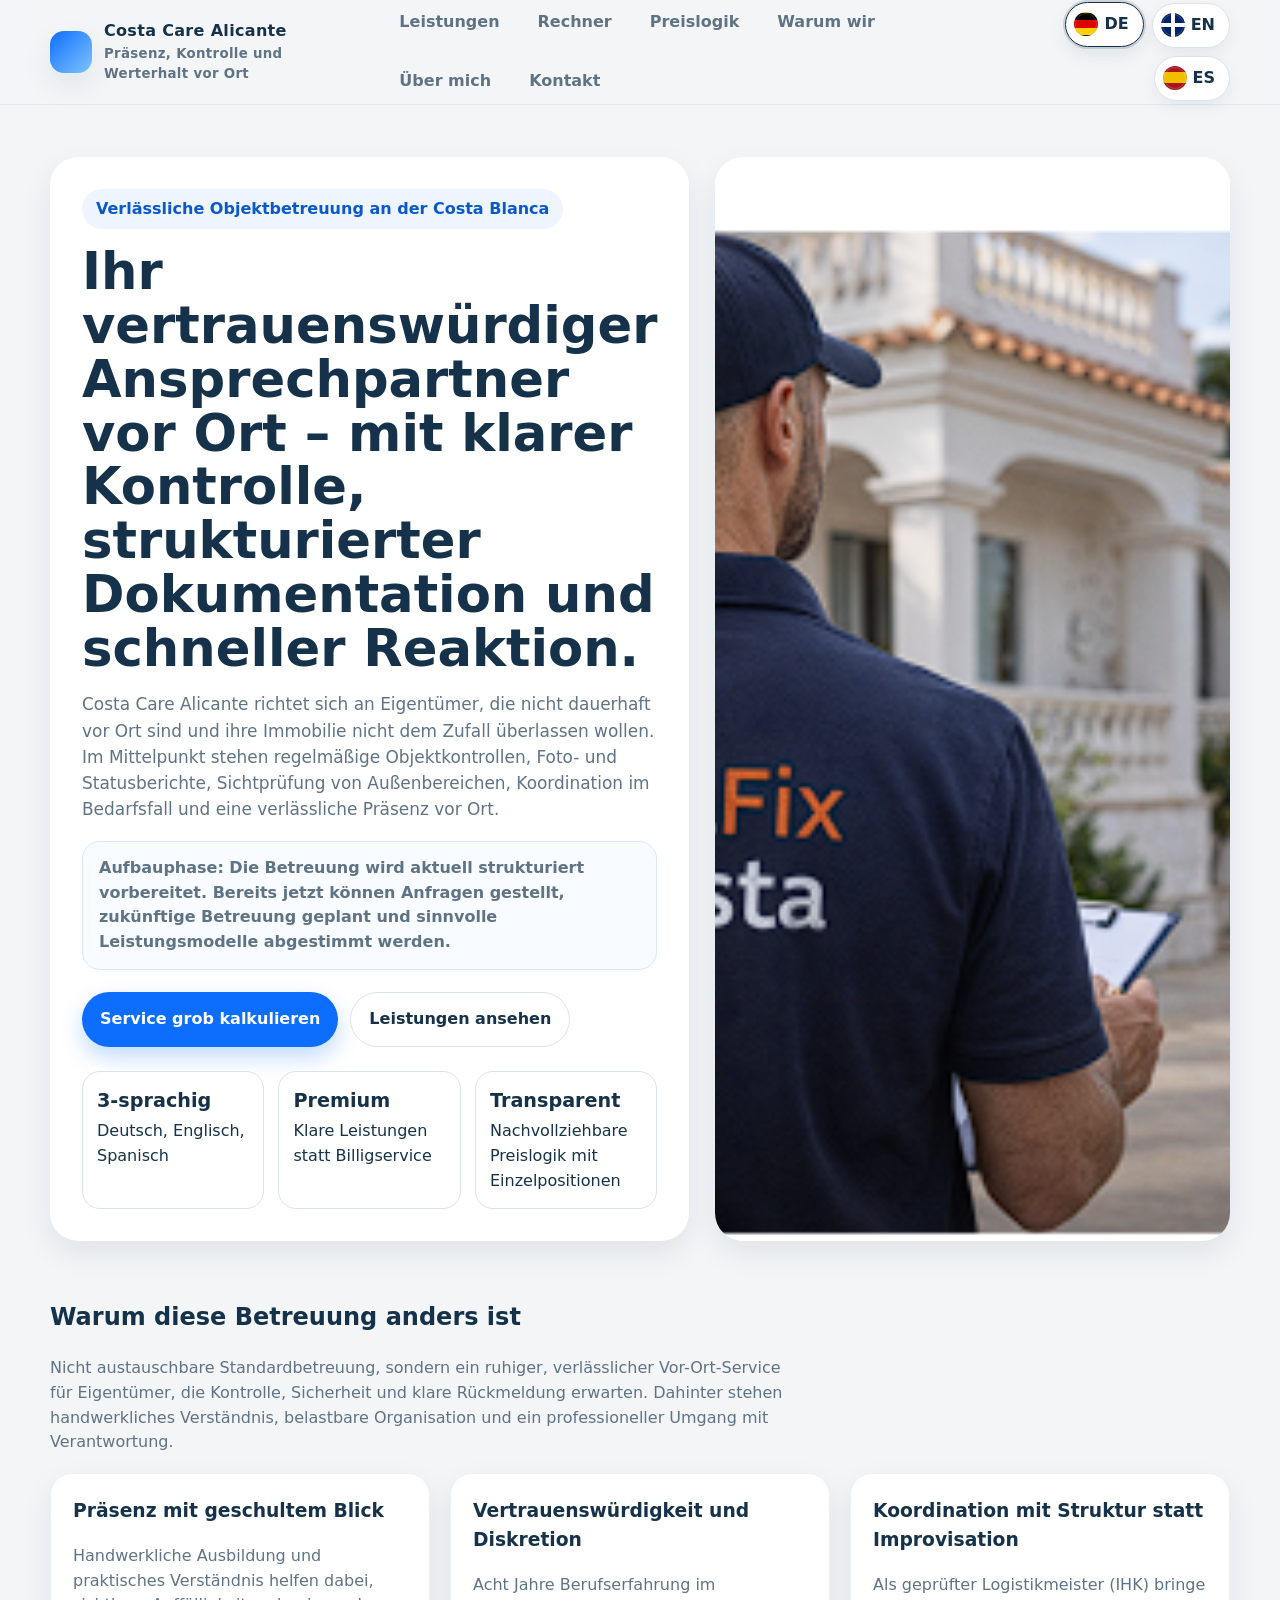
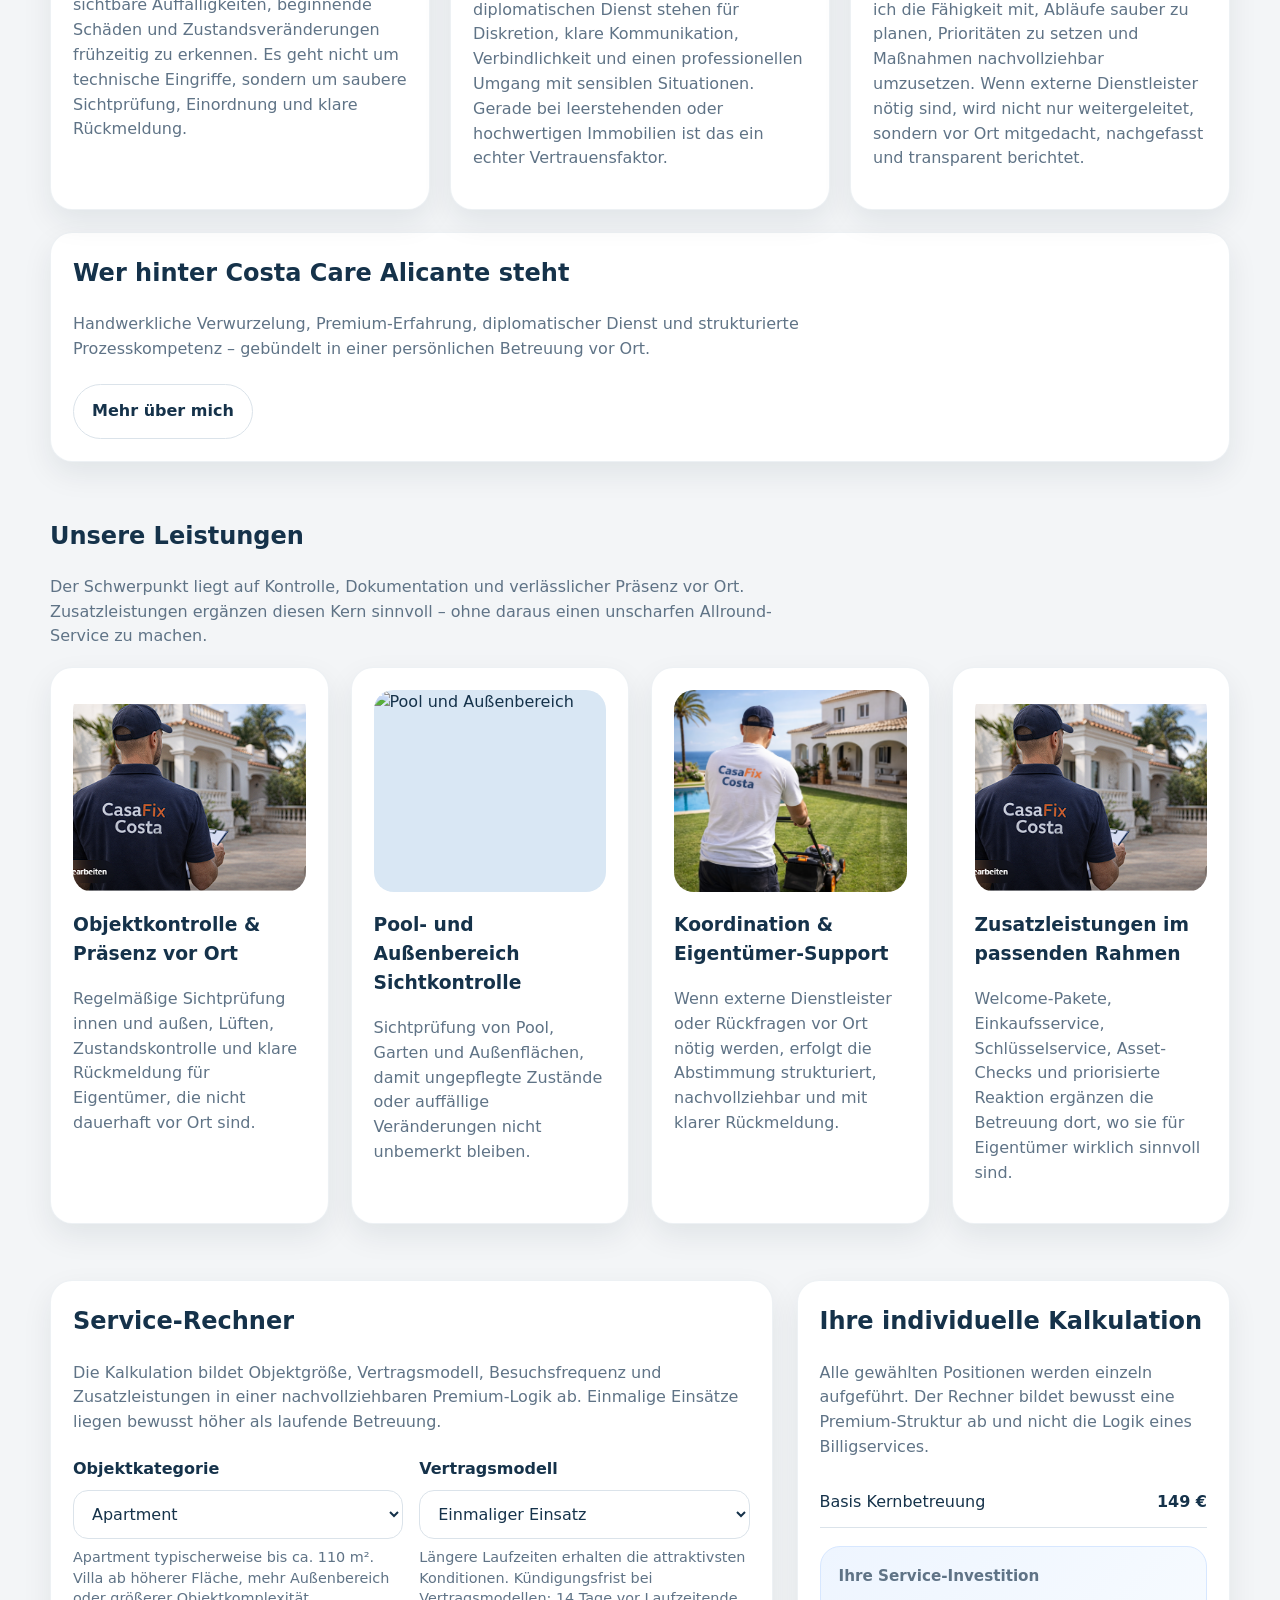
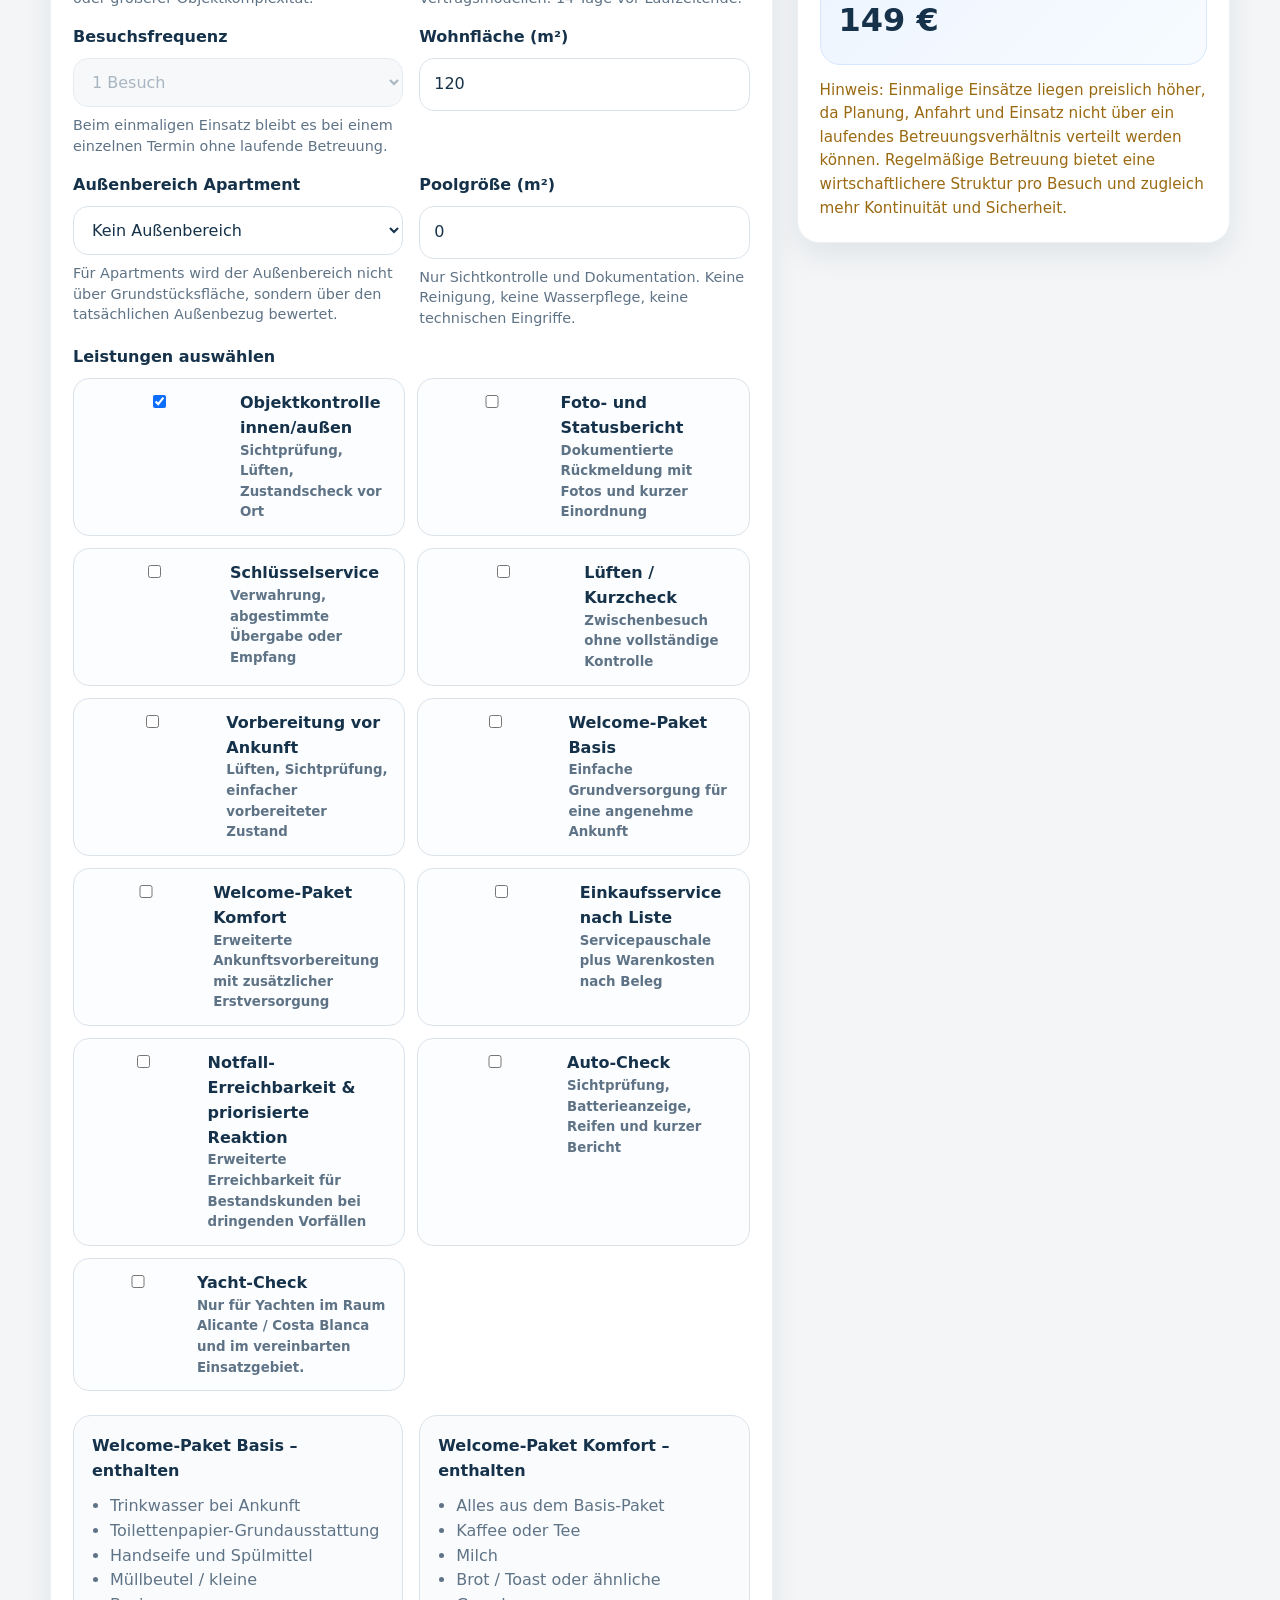
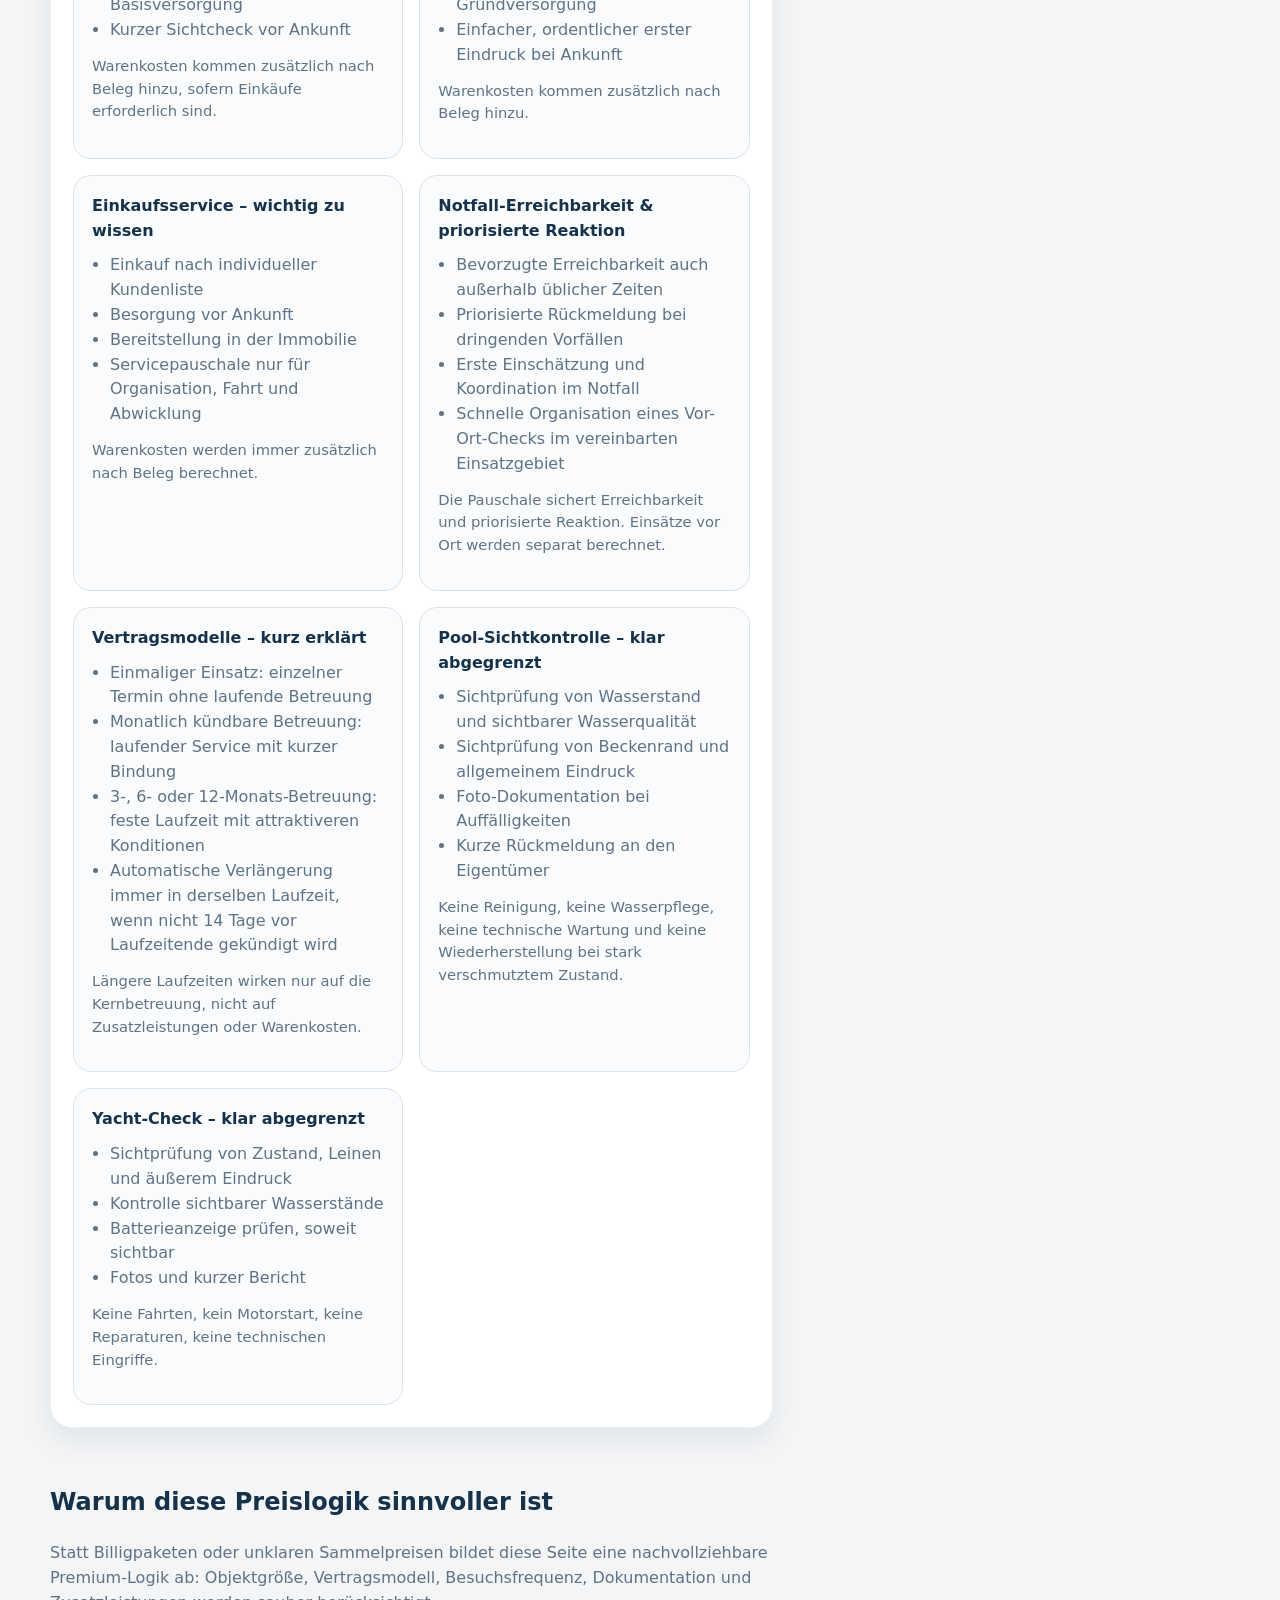
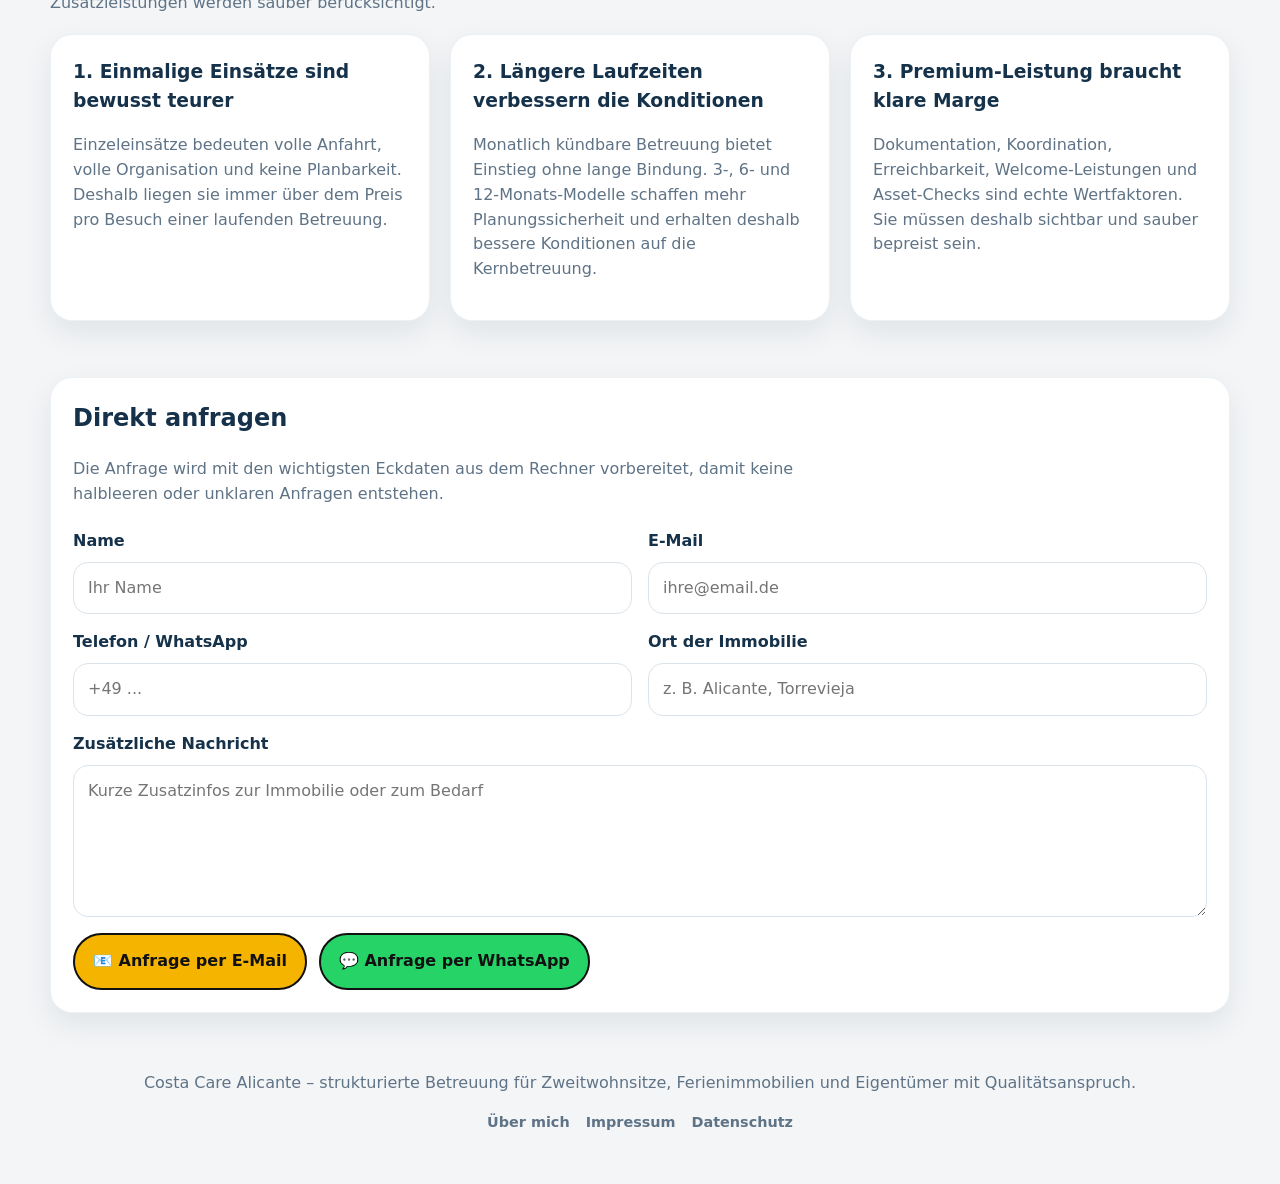
==== commit 9eb4cec2: "Update index.html" ====
--- a/index.html
+++ b/index.html
@@ -26,6 +26,7 @@
         <a href="#calculator" data-i18n="navCalc">Rechner</a>
         <a href="#pricing" data-i18n="navPricing">Preislogik</a>
         <a href="#about" data-i18n="navWhy">Warum wir</a>
+        <a href="ueber-mich.html" data-i18n="navAbout">Über mich</a>
         <a href="#contact" data-i18n="navContact">Kontakt</a>
       </nav>
 
@@ -113,6 +114,20 @@
             </p>
           </div>
         </div>
+
+        <div class="card" style="margin-top: 22px;">
+          <div class="section-head calc-head">
+            <div>
+              <h2 data-i18n="aboutMeTeaserTitle">Wer hinter Costa Care Alicante steht</h2>
+              <p data-i18n="aboutMeTeaserText">
+                Handwerkliche Verwurzelung, Premium-Erfahrung, diplomatischer Dienst und strukturierte Prozesskompetenz – gebündelt in einer persönlichen Betreuung vor Ort.
+              </p>
+            </div>
+          </div>
+          <div class="contact-actions">
+            <a class="btn btn-secondary" href="ueber-mich.html" data-i18n="aboutMeTeaserBtn">Mehr über mich</a>
+          </div>
+        </div>
       </div>
     </section>
 
@@ -524,6 +539,7 @@
     <div class="container">
       <p data-i18n="footerText">Costa Care Alicante – strukturierte Betreuung für Zweitwohnsitze, Ferienimmobilien und Eigentümer mit Qualitätsanspruch.</p>
       <div class="footer-links">
+        <a href="ueber-mich.html" data-i18n="footerAbout">Über mich</a>
         <a href="impressum.html">Impressum</a>
         <a href="datenschutz.html">Datenschutz</a>
       </div>
